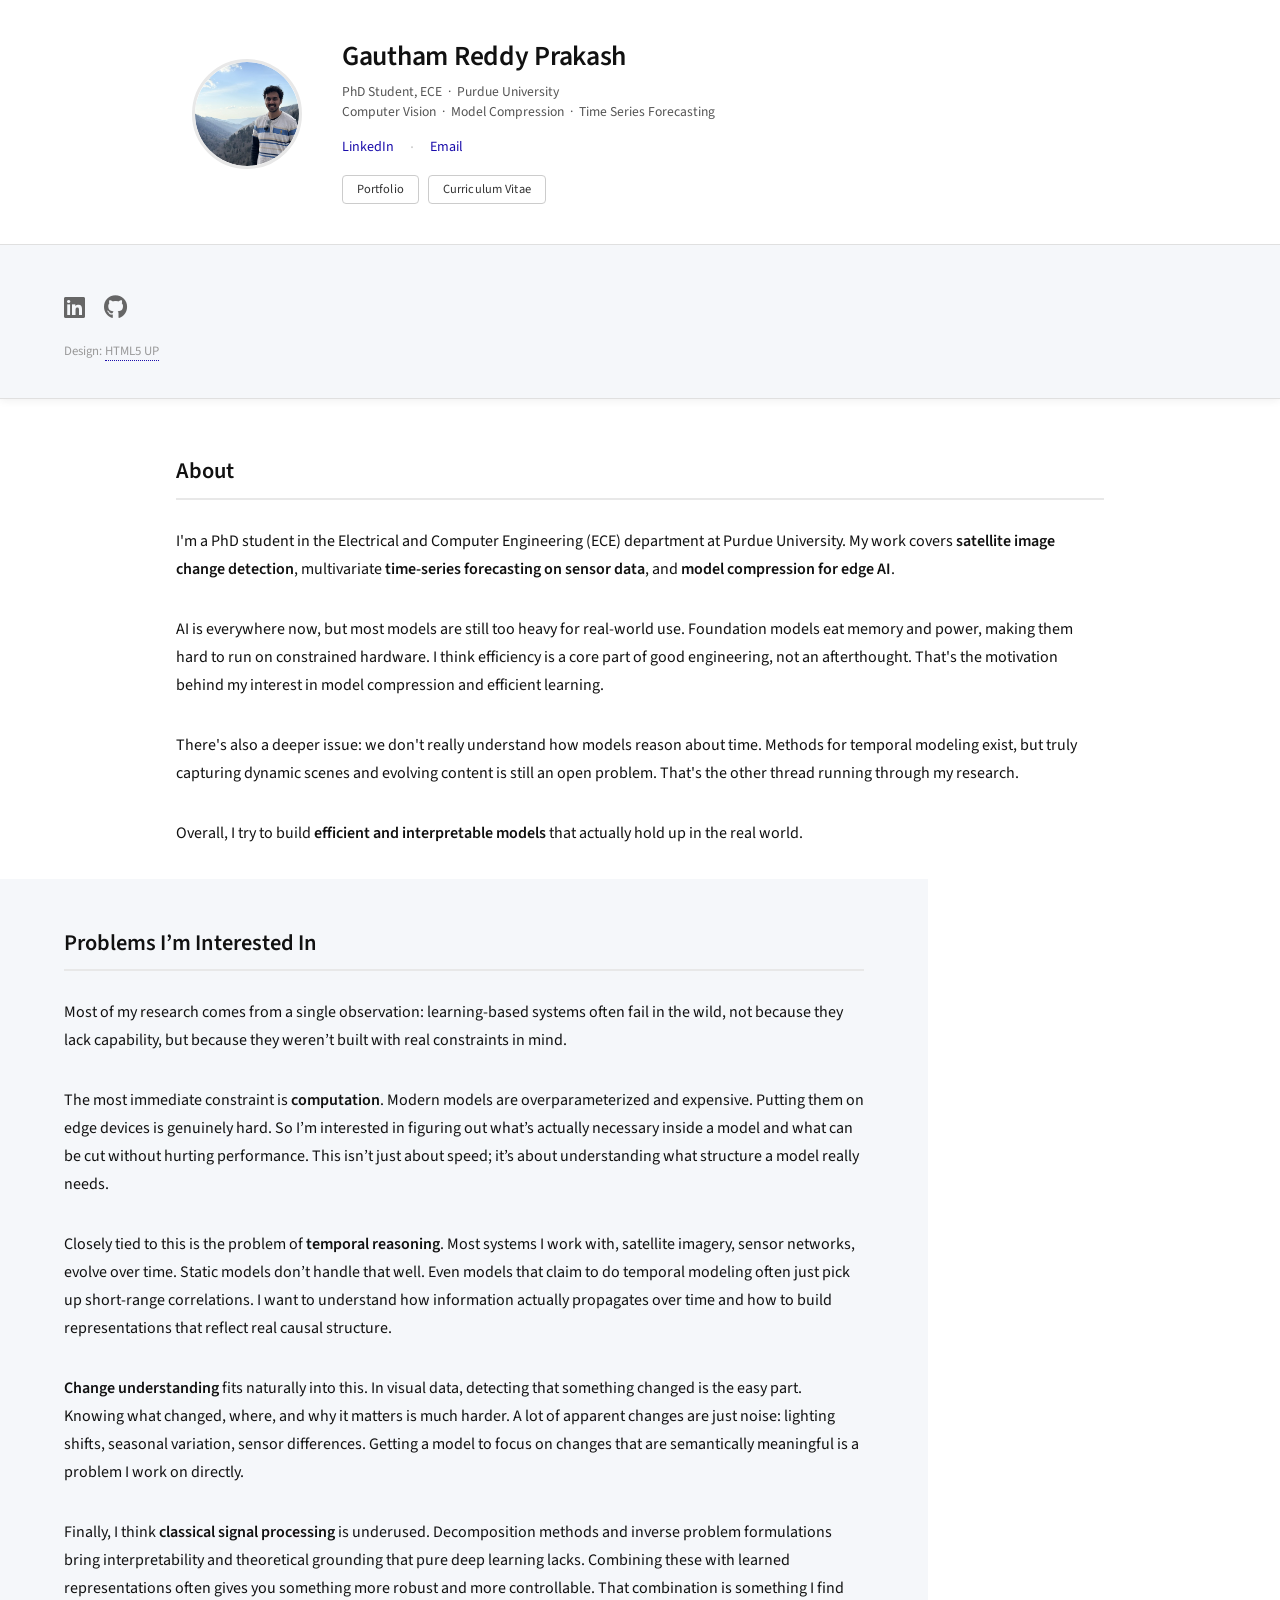
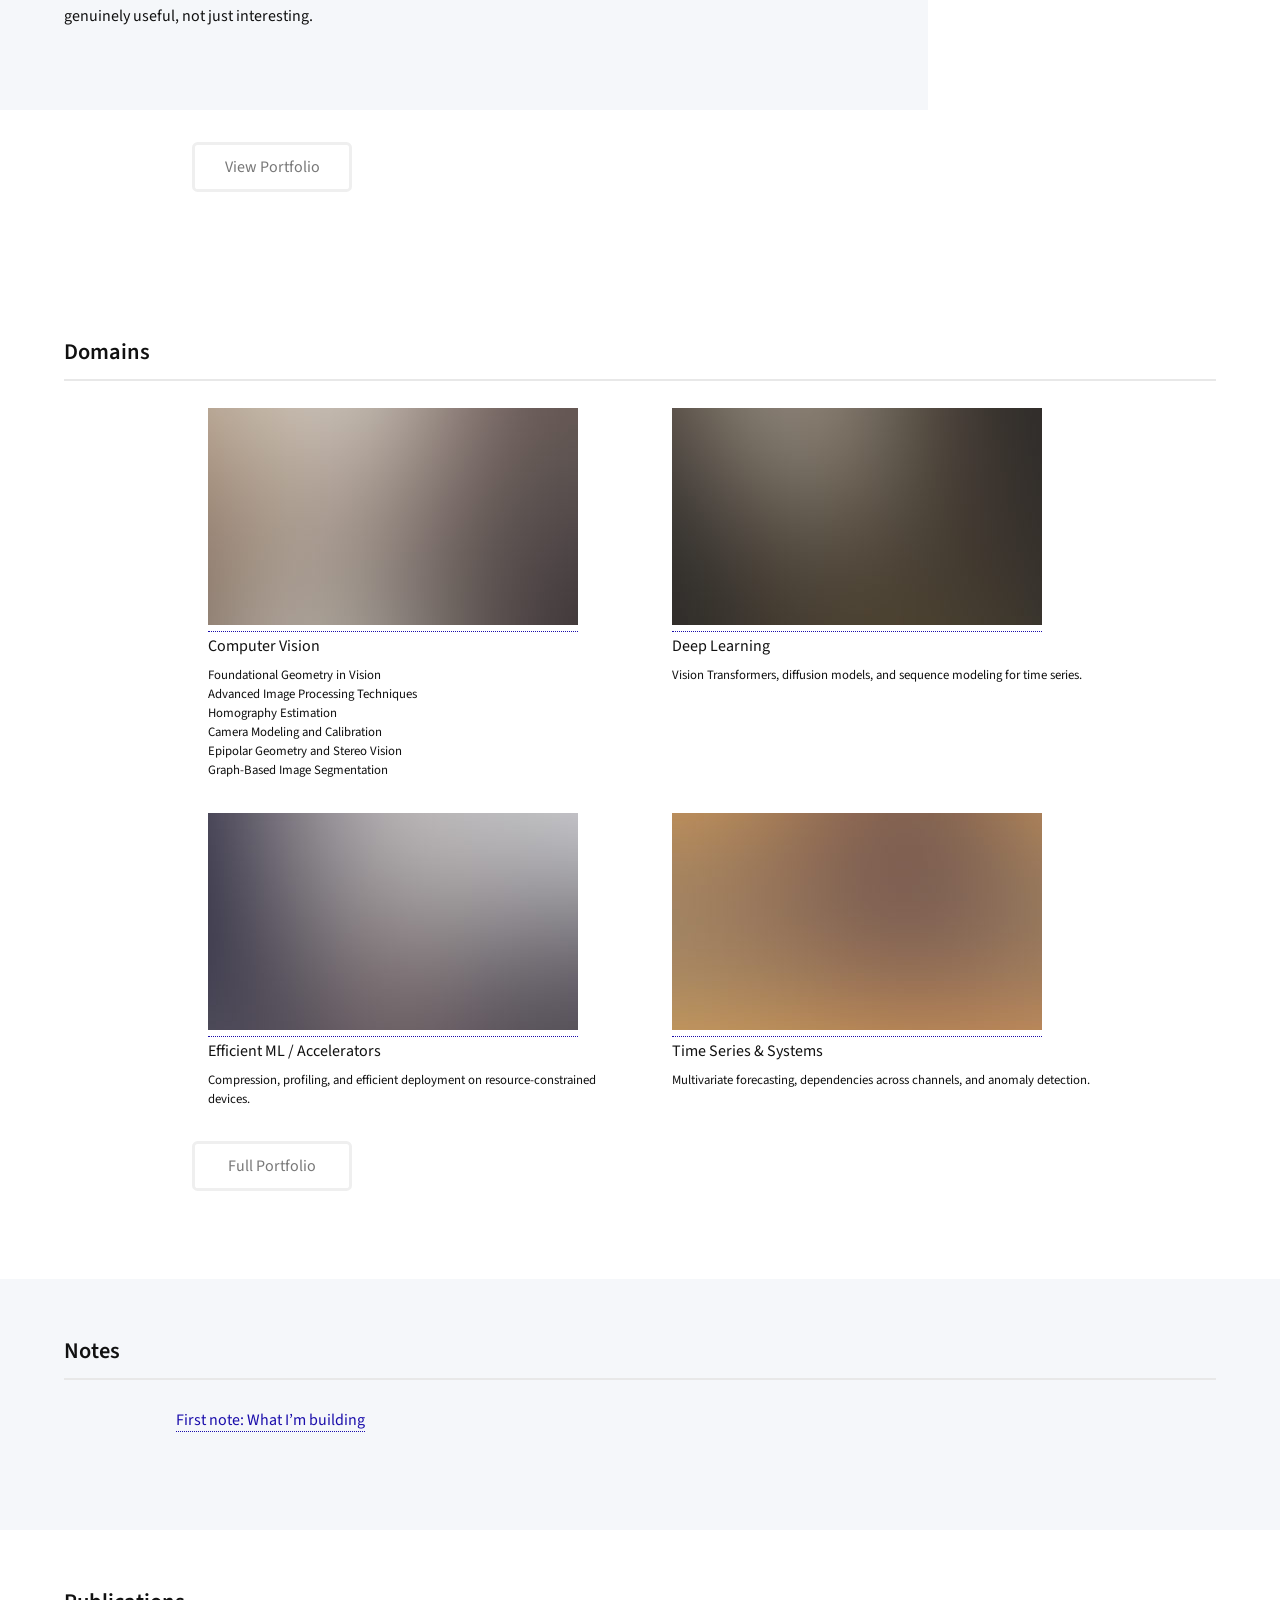
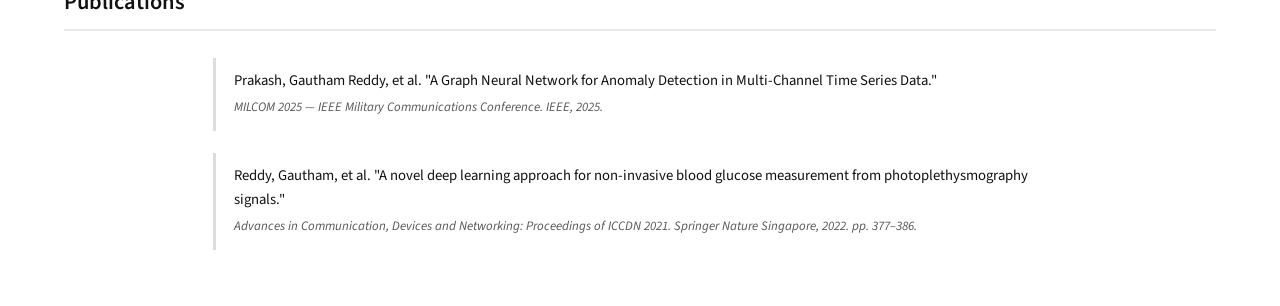
==== index.html @ 2ad87f0c "Improve header design, add section backgrounds, publications, and avatar - Header: horizontal flex l" ====
<!DOCTYPE HTML>
<!--
	Strata by HTML5 UP
	html5up.net | @ajlkn
	Free for personal and commercial use under the CCA 3.0 license (html5up.net/license)
-->
<html>
	<head>
		<title>Gautham Reddy Prakash</title>
		<meta charset="utf-8" />
		<meta name="viewport" content="width=device-width, initial-scale=1, user-scalable=no" />
		<link rel="stylesheet" href="assets/css/main.css" />
		<link rel="stylesheet" href="assets/css/custom.css" />
	</head>

	<body class="is-preload">

		<!-- Header -->
		<header id="header">
			<div class="inner">
				<a href="#" class="image avatar"><img src="images/avatar.jpg" alt="Portrait of Gautham Reddy Prakash" /></a>
				<div class="header-text">
					<h1><span class="name"><strong>Gautham Reddy Prakash</strong></span></h1>
					<p class="tagline">PhD Student, ECE &nbsp;·&nbsp; Purdue University<br/>Computer Vision &nbsp;·&nbsp; Model Compression &nbsp;·&nbsp; Time Series Forecasting</p>
					<div class="header-links">
						<a href="https://www.linkedin.com/in/gautham-reddy-prakash/" target="_blank" rel="noopener">LinkedIn</a>
						<span class="sep">·</span>
						<a href="mailto:prakashgauthamreddy@gmail.com">Email</a>
					</div>
					<ul class="actions">
						<li><a href="./portfolio.html" class="button small">Portfolio</a></li>
						<li><a href="#" class="button small">Curriculum Vitae</a></li>
					</ul>
				</div>
			</div>
		</header>

		<!-- Main -->
		<div id="main">

			<!-- One -->
			<section id="one">
				<header class="major">
					<h2>About</h2>
				</header>

				<p>
					I'm a PhD student in the Electrical and Computer Engineering (ECE) department at Purdue University.
					My work covers <b>satellite image change detection</b>, multivariate <b>time-series forecasting on sensor data</b>,
					and <b>model compression for edge AI</b>.
				</p>

				<p>
					AI is everywhere now, but most models are still too heavy for real-world use.
					Foundation models eat memory and power, making them hard to run on constrained hardware.
					I think efficiency is a core part of good engineering, not an afterthought.
					That's the motivation behind my interest in model compression and efficient learning.
				</p>

				<p>
					There's also a deeper issue: we don't really understand how models reason about time.
					Methods for temporal modeling exist, but truly capturing dynamic scenes and evolving content
					is still an open problem. That's the other thread running through my research.
				</p>

				<p>
					Overall, I try to build <b>efficient and interpretable models</b> that actually hold up in the real world.
				</p>
				<!-- Problems of Interest -->
<section id="problems">
  <header class="major">
    <h2>Problems I’m Interested In</h2>
  </header>

  <p>
    Most of my research comes from a single observation: learning-based systems often fail in the wild,
    not because they lack capability, but because they weren’t built with real constraints in mind.
  </p>

  <p>
    The most immediate constraint is <b>computation</b>. Modern models are overparameterized and expensive.
    Putting them on edge devices is genuinely hard. So I’m interested in figuring out what’s actually necessary
    inside a model and what can be cut without hurting performance. This isn’t just about speed; it’s about
    understanding what structure a model really needs.
  </p>

  <p>
    Closely tied to this is the problem of <b>temporal reasoning</b>. Most systems I work with, satellite imagery,
    sensor networks, evolve over time. Static models don’t handle that well. Even models that claim to do
    temporal modeling often just pick up short-range correlations. I want to understand how information actually
    propagates over time and how to build representations that reflect real causal structure.
  </p>

  <p>
    <b>Change understanding</b> fits naturally into this. In visual data, detecting that something changed is the
    easy part. Knowing what changed, where, and why it matters is much harder. A lot of apparent changes are
    just noise: lighting shifts, seasonal variation, sensor differences. Getting a model to focus on changes that
    are semantically meaningful is a problem I work on directly.
  </p>

  <p>
    Finally, I think <b>classical signal processing</b> is underused. Decomposition methods and inverse problem
    formulations bring interpretability and theoretical grounding that pure deep learning lacks. Combining these
    with learned representations often gives you something more robust and more controllable. That combination
    is something I find genuinely useful, not just interesting.
  </p>
</section>


				<ul class="actions">
					<li><a href="./portfolio.html" class="button">View Portfolio</a></li>
				</ul>
			</section>

			<!-- Two -->
			<section id="two">
				<h2>Domains</h2>
				<div class="row">
					<article class="col-6 col-12-xsmall work-item">
						<a href="#"><img src="images/thumbs/01.jpg" alt="" /></a>
						<h3>Computer Vision</h3>
						<p>Foundational Geometry in Vision</p>
						<p>Advanced Image Processing Techniques</p>
						<p>Homography Estimation</p>
						<p>Camera Modeling and Calibration</p>
						<p>Epipolar Geometry and Stereo Vision</p>
						<p>Graph-Based Image Segmentation</p>
					</article>

					<article class="col-6 col-12-xsmall work-item">
						<a href="#"><img src="images/thumbs/02.jpg" alt="" /></a>
						<h3>Deep Learning</h3>
						<p>Vision Transformers, diffusion models, and sequence modeling for time series.</p>
					</article>

					<article class="col-6 col-12-xsmall work-item">
						<a href="#"><img src="images/thumbs/03.jpg" alt="" /></a>
						<h3>Efficient ML / Accelerators</h3>
						<p>Compression, profiling, and efficient deployment on resource-constrained devices.</p>
					</article>

					<article class="col-6 col-12-xsmall work-item">
						<a href="#"><img src="images/thumbs/04.jpg" alt="" /></a>
						<h3>Time Series & Systems</h3>
						<p>Multivariate forecasting, dependencies across channels, and anomaly detection.</p>
					</article>
				</div>

				<ul class="actions">
					<li><a href="./portfolio.html" class="button">Full Portfolio</a></li>
				</ul>
			</section>

			<!-- Three -->
			<section id="three">
				<h2>Notes</h2>
				<ul class="alt">
					<li><a href="./notes/first-note.html">First note: What I’m building</a></li>
				</ul>
			</section>

			<!-- Four (optional) -->
			<section id="four">
				<h2>Publications</h2>

				<div class="publication-entry">
					Prakash, Gautham Reddy, et al. "A Graph Neural Network for Anomaly Detection in Multi-Channel Time Series Data."
					<br/><span class="publication-venue">MILCOM 2025 &mdash; IEEE Military Communications Conference. IEEE, 2025.</span>
				</div>

				<div class="publication-entry">
					Reddy, Gautham, et al. "A novel deep learning approach for non-invasive blood glucose measurement from photoplethysmography signals."
					<br/><span class="publication-venue">Advances in Communication, Devices and Networking: Proceedings of ICCDN 2021. Springer Nature Singapore, 2022. pp. 377&ndash;386.</span>
				</div>

			</section>

		</div>

		<!-- Footer -->
		<footer id="footer">
			<div class="inner">
				<ul class="icons">
					<li>
						<a href="https://www.linkedin.com/in/gautham-reddy-prakash/" class="icon brands fa-linkedin">
							<span class="label">LinkedIn</span>
						</a>
					</li>
					<li>
						<a href="#" class="icon brands fa-github">
							<span class="label">GitHub</span>
						</a>
					</li>
				</ul>
				<ul class="copyright">
					<li>Design: <a href="http://html5up.net">HTML5 UP</a></li>
				</ul>
			</div>
		</footer>

		<!-- Scripts -->
		<script src="assets/js/jquery.min.js"></script>
		<script src="assets/js/jquery.poptrox.min.js"></script>
		<script src="assets/js/browser.min.js"></script>
		<script src="assets/js/breakpoints.min.js"></script>
		<script src="assets/js/util.js"></script>
		<script src="assets/js/main.js"></script>

	</body>
</html>
---- assets/css/main.css ----
@import url("fontawesome-all.min.css");
@import url("https://fonts.googleapis.com/css?family=Source+Sans+Pro:400,400italic");

/*
	Strata by HTML5 UP
	html5up.net | @ajlkn
	Free for personal and commercial use under the CCA 3.0 license (html5up.net/license)
*/

html, body, div, span, applet, object,
iframe, h1, h2, h3, h4, h5, h6, p, blockquote,
pre, a, abbr, acronym, address, big, cite,
code, del, dfn, em, img, ins, kbd, q, s, samp,
small, strike, strong, sub, sup, tt, var, b,
u, i, center, dl, dt, dd, ol, ul, li, fieldset,
form, label, legend, table, caption, tbody,
tfoot, thead, tr, th, td, article, aside,
canvas, details, embed, figure, figcaption,
footer, header, hgroup, menu, nav, output, ruby,
section, summary, time, mark, audio, video {
	margin: 0;
	padding: 0;
	border: 0;
	font-size: 100%;
	font: inherit;
	vertical-align: baseline;}

article, aside, details, figcaption, figure,
footer, header, hgroup, menu, nav, section {
	display: block;}

body {
	line-height: 1;
}

ol, ul {
	list-style: none;
}

blockquote, q {
	quotes: none;
}

	blockquote:before, blockquote:after, q:before, q:after {
		content: '';
		content: none;
	}

table {
	border-collapse: collapse;
	border-spacing: 0;
}

body {
	-webkit-text-size-adjust: none;
}

mark {
	background-color: transparent;
	color: inherit;
}

input::-moz-focus-inner {
	border: 0;
	padding: 0;
}

input, select, textarea {
	-moz-appearance: none;
	-webkit-appearance: none;
	-ms-appearance: none;
	appearance: none;
}

/* Basic */

	html {
		box-sizing: border-box;
	}

	*, *:before, *:after {
		box-sizing: inherit;
	}

	body {
		background: #fff;
	}

		body.is-preload *, body.is-preload *:before, body.is-preload *:after {
			-moz-animation: none !important;
			-webkit-animation: none !important;
			-ms-animation: none !important;
			animation: none !important;
			-moz-transition: none !important;
			-webkit-transition: none !important;
			-ms-transition: none !important;
			transition: none !important;
		}

	body, input, select, textarea {
		color: #a2a2a2;
		font-family: "Source Sans Pro", Helvetica, sans-serif;
		font-size: 16pt;
		font-weight: 400;
		line-height: 1.75em;
	}

	a {
		-moz-transition: color 0.2s ease-in-out, border-color 0.2s ease-in-out;
		-webkit-transition: color 0.2s ease-in-out, border-color 0.2s ease-in-out;
		-ms-transition: color 0.2s ease-in-out, border-color 0.2s ease-in-out;
		transition: color 0.2s ease-in-out, border-color 0.2s ease-in-out;
		border-bottom: dotted 1px;
		color: #49bf9d;
		text-decoration: none;
	}

		a:hover {
			border-bottom-color: transparent;
			color: #49bf9d !important;
			text-decoration: none;
		}

	strong, b {
		color: #787878;
		font-weight: 400;
	}

	em, i {
		font-style: italic;
	}

	p {
		margin: 0 0 2em 0;
	}

	h1, h2, h3, h4, h5, h6 {
		color: #787878;
		font-weight: 400;
		line-height: 1em;
		margin: 0 0 1em 0;
	}

		h1 a, h2 a, h3 a, h4 a, h5 a, h6 a {
			color: inherit;
			text-decoration: none;
		}

	h1 {
		font-size: 2em;
		line-height: 1.5em;
	}

	h2 {
		font-size: 1.5em;
		line-height: 1.5em;
	}

	h3 {
		font-size: 1.25em;
		line-height: 1.5em;
	}

	h4 {
		font-size: 1.1em;
		line-height: 1.5em;
	}

	h5 {
		font-size: 0.9em;
		line-height: 1.5em;
	}

	h6 {
		font-size: 0.7em;
		line-height: 1.5em;
	}

	sub {
		font-size: 0.8em;
		position: relative;
		top: 0.5em;
	}

	sup {
		font-size: 0.8em;
		position: relative;
		top: -0.5em;
	}

	hr {
		border: 0;
		border-bottom: solid 2px #efefef;
		margin: 2em 0;
	}

		hr.major {
			margin: 3em 0;
		}

	blockquote {
		border-left: solid 6px #efefef;
		font-style: italic;
		margin: 0 0 2em 0;
		padding: 0.5em 0 0.5em 1.5em;
	}

	code {
		background: #f7f7f7;
		border-radius: 0.35em;
		border: solid 2px #efefef;
		font-family: "Courier New", monospace;
		font-size: 0.9em;
		margin: 0 0.25em;
		padding: 0.25em 0.65em;
	}

	pre {
		-webkit-overflow-scrolling: touch;
		font-family: "Courier New", monospace;
		font-size: 0.9em;
		margin: 0 0 2em 0;
	}

		pre code {
			display: block;
			line-height: 1.75em;
			padding: 1em 1.5em;
			overflow-x: auto;
		}

	.align-left {
		text-align: left;
	}

	.align-center {
		text-align: center;
	}

	.align-right {
		text-align: right;
	}

/* Container */

	.container {
		margin: 0 auto;
		max-width: calc(100% - 4em);
		width: 100%;
	}

		.container.xsmall {
			width: 25%;
		}

		.container.small {
			width: 50%;
		}

		.container.medium {
			width: 75%;
		}

		.container.large {
			width: 125%;
		}

		.container.xlarge {
			width: 150%;
		}

		.container.max {
			width: 100%;
		}

		@media screen and (max-width: 980px) {

			.container {
				width: 100% !important;
				max-width: 100% !important;
			}

		}

		@media screen and (max-width: 480px) {

			.container {
				max-width: calc(100% - 3em);
			}

		}

/* Row */

	.row {
		display: flex;
		flex-wrap: wrap;
		box-sizing: border-box;
		align-items: stretch;
	}

		.row > * {
			box-sizing: border-box;
		}

		.row.gtr-uniform > * > :last-child {
			margin-bottom: 0;
		}

		.row.aln-left {
			justify-content: flex-start;
		}

		.row.aln-center {
			justify-content: center;
		}

		.row.aln-right {
			justify-content: flex-end;
		}

		.row.aln-top {
			align-items: flex-start;
		}

		.row.aln-middle {
			align-items: center;
		}

		.row.aln-bottom {
			align-items: flex-end;
		}

		.row > .imp {
			order: -1;
		}

		.row > .col-1 {
			width: 8.33333%;
		}

		.row > .off-1 {
			margin-left: 8.33333%;
		}

		.row > .col-2 {
			width: 16.66667%;
		}

		.row > .off-2 {
			margin-left: 16.66667%;
		}

		.row > .col-3 {
			width: 25%;
		}

		.row > .off-3 {
			margin-left: 25%;
		}

		.row > .col-4 {
			width: 33.33333%;
		}

		.row > .off-4 {
			margin-left: 33.33333%;
		}

		.row > .col-5 {
			width: 41.66667%;
		}

		.row > .off-5 {
			margin-left: 41.66667%;
		}

		.row > .col-6 {
			width: 50%;
		}

		.row > .off-6 {
			margin-left: 50%;
		}

		.row > .col-7 {
			width: 58.33333%;
		}

		.row > .off-7 {
			margin-left: 58.33333%;
		}

		.row > .col-8 {
			width: 66.66667%;
		}

		.row > .off-8 {
			margin-left: 66.66667%;
		}

		.row > .col-9 {
			width: 75%;
		}

		.row > .off-9 {
			margin-left: 75%;
		}

		.row > .col-10 {
			width: 83.33333%;
		}

		.row > .off-10 {
			margin-left: 83.33333%;
		}

		.row > .col-11 {
			width: 91.66667%;
		}

		.row > .off-11 {
			margin-left: 91.66667%;
		}

		.row > .col-12 {
			width: 100%;
		}

		.row > .off-12 {
			margin-left: 100%;
		}

		.row.gtr-0 {
			margin-top: 0;
			margin-left: 0em;
		}

			.row.gtr-0 > * {
				padding: 0 0 0 0em;
			}

			.row.gtr-0.gtr-uniform {
				margin-top: 0em;
			}

				.row.gtr-0.gtr-uniform > * {
					padding-top: 0em;
				}

		.row.gtr-25 {
			margin-top: 0;
			margin-left: -0.625em;
		}

			.row.gtr-25 > * {
				padding: 0 0 0 0.625em;
			}

			.row.gtr-25.gtr-uniform {
				margin-top: -0.625em;
			}

				.row.gtr-25.gtr-uniform > * {
					padding-top: 0.625em;
				}

		.row.gtr-50 {
			margin-top: 0;
			margin-left: -1.25em;
		}

			.row.gtr-50 > * {
				padding: 0 0 0 1.25em;
			}

			.row.gtr-50.gtr-uniform {
				margin-top: -1.25em;
			}

				.row.gtr-50.gtr-uniform > * {
					padding-top: 1.25em;
				}

		.row {
			margin-top: 0;
			margin-left: -2.5em;
		}

			.row > * {
				padding: 0 0 0 2.5em;
			}

			.row.gtr-uniform {
				margin-top: -2.5em;
			}

				.row.gtr-uniform > * {
					padding-top: 2.5em;
				}

		.row.gtr-150 {
			margin-top: 0;
			margin-left: -3.75em;
		}

			.row.gtr-150 > * {
				padding: 0 0 0 3.75em;
			}

			.row.gtr-150.gtr-uniform {
				margin-top: -3.75em;
			}

				.row.gtr-150.gtr-uniform > * {
					padding-top: 3.75em;
				}

		.row.gtr-200 {
			margin-top: 0;
			margin-left: -5em;
		}

			.row.gtr-200 > * {
				padding: 0 0 0 5em;
			}

			.row.gtr-200.gtr-uniform {
				margin-top: -5em;
			}

				.row.gtr-200.gtr-uniform > * {
					padding-top: 5em;
				}

		@media screen and (max-width: 1800px) {

			.row {
				display: flex;
				flex-wrap: wrap;
				box-sizing: border-box;
				align-items: stretch;
			}

				.row > * {
					box-sizing: border-box;
				}

				.row.gtr-uniform > * > :last-child {
					margin-bottom: 0;
				}

				.row.aln-left {
					justify-content: flex-start;
				}

				.row.aln-center {
					justify-content: center;
				}

				.row.aln-right {
					justify-content: flex-end;
				}

				.row.aln-top {
					align-items: flex-start;
				}

				.row.aln-middle {
					align-items: center;
				}

				.row.aln-bottom {
					align-items: flex-end;
				}

				.row > .imp-xlarge {
					order: -1;
				}

				.row > .col-1-xlarge {
					width: 8.33333%;
				}

				.row > .off-1-xlarge {
					margin-left: 8.33333%;
				}

				.row > .col-2-xlarge {
					width: 16.66667%;
				}

				.row > .off-2-xlarge {
					margin-left: 16.66667%;
				}

				.row > .col-3-xlarge {
					width: 25%;
				}

				.row > .off-3-xlarge {
					margin-left: 25%;
				}

				.row > .col-4-xlarge {
					width: 33.33333%;
				}

				.row > .off-4-xlarge {
					margin-left: 33.33333%;
				}

				.row > .col-5-xlarge {
					width: 41.66667%;
				}

				.row > .off-5-xlarge {
					margin-left: 41.66667%;
				}

				.row > .col-6-xlarge {
					width: 50%;
				}

				.row > .off-6-xlarge {
					margin-left: 50%;
				}

				.row > .col-7-xlarge {
					width: 58.33333%;
				}

				.row > .off-7-xlarge {
					margin-left: 58.33333%;
				}

				.row > .col-8-xlarge {
					width: 66.66667%;
				}

				.row > .off-8-xlarge {
					margin-left: 66.66667%;
				}

				.row > .col-9-xlarge {
					width: 75%;
				}

				.row > .off-9-xlarge {
					margin-left: 75%;
				}

				.row > .col-10-xlarge {
					width: 83.33333%;
				}

				.row > .off-10-xlarge {
					margin-left: 83.33333%;
				}

				.row > .col-11-xlarge {
					width: 91.66667%;
				}

				.row > .off-11-xlarge {
					margin-left: 91.66667%;
				}

				.row > .col-12-xlarge {
					width: 100%;
				}

				.row > .off-12-xlarge {
					margin-left: 100%;
				}

				.row.gtr-0 {
					margin-top: 0;
					margin-left: 0em;
				}

					.row.gtr-0 > * {
						padding: 0 0 0 0em;
					}

					.row.gtr-0.gtr-uniform {
						margin-top: 0em;
					}

						.row.gtr-0.gtr-uniform > * {
							padding-top: 0em;
						}

				.row.gtr-25 {
					margin-top: 0;
					margin-left: -0.625em;
				}

					.row.gtr-25 > * {
						padding: 0 0 0 0.625em;
					}

					.row.gtr-25.gtr-uniform {
						margin-top: -0.625em;
					}

						.row.gtr-25.gtr-uniform > * {
							padding-top: 0.625em;
						}

				.row.gtr-50 {
					margin-top: 0;
					margin-left: -1.25em;
				}

					.row.gtr-50 > * {
						padding: 0 0 0 1.25em;
					}

					.row.gtr-50.gtr-uniform {
						margin-top: -1.25em;
					}

						.row.gtr-50.gtr-uniform > * {
							padding-top: 1.25em;
						}

				.row {
					margin-top: 0;
					margin-left: -2.5em;
				}

					.row > * {
						padding: 0 0 0 2.5em;
					}

					.row.gtr-uniform {
						margin-top: -2.5em;
					}

						.row.gtr-uniform > * {
							padding-top: 2.5em;
						}

				.row.gtr-150 {
					margin-top: 0;
					margin-left: -3.75em;
				}

					.row.gtr-150 > * {
						padding: 0 0 0 3.75em;
					}

					.row.gtr-150.gtr-uniform {
						margin-top: -3.75em;
					}

						.row.gtr-150.gtr-uniform > * {
							padding-top: 3.75em;
						}

				.row.gtr-200 {
					margin-top: 0;
					margin-left: -5em;
				}

					.row.gtr-200 > * {
						padding: 0 0 0 5em;
					}

					.row.gtr-200.gtr-uniform {
						margin-top: -5em;
					}

						.row.gtr-200.gtr-uniform > * {
							padding-top: 5em;
						}

		}

		@media screen and (max-width: 1280px) {

			.row {
				display: flex;
				flex-wrap: wrap;
				box-sizing: border-box;
				align-items: stretch;
			}

				.row > * {
					box-sizing: border-box;
				}

				.row.gtr-uniform > * > :last-child {
					margin-bottom: 0;
				}

				.row.aln-left {
					justify-content: flex-start;
				}

				.row.aln-center {
					justify-content: center;
				}

				.row.aln-right {
					justify-content: flex-end;
				}

				.row.aln-top {
					align-items: flex-start;
				}

				.row.aln-middle {
					align-items: center;
				}

				.row.aln-bottom {
					align-items: flex-end;
				}

				.row > .imp-large {
					order: -1;
				}

				.row > .col-1-large {
					width: 8.33333%;
				}

				.row > .off-1-large {
					margin-left: 8.33333%;
				}

				.row > .col-2-large {
					width: 16.66667%;
				}

				.row > .off-2-large {
					margin-left: 16.66667%;
				}

				.row > .col-3-large {
					width: 25%;
				}

				.row > .off-3-large {
					margin-left: 25%;
				}

				.row > .col-4-large {
					width: 33.33333%;
				}

				.row > .off-4-large {
					margin-left: 33.33333%;
				}

				.row > .col-5-large {
					width: 41.66667%;
				}

				.row > .off-5-large {
					margin-left: 41.66667%;
				}

				.row > .col-6-large {
					width: 50%;
				}

				.row > .off-6-large {
					margin-left: 50%;
				}

				.row > .col-7-large {
					width: 58.33333%;
				}

				.row > .off-7-large {
					margin-left: 58.33333%;
				}

				.row > .col-8-large {
					width: 66.66667%;
				}

				.row > .off-8-large {
					margin-left: 66.66667%;
				}

				.row > .col-9-large {
					width: 75%;
				}

				.row > .off-9-large {
					margin-left: 75%;
				}

				.row > .col-10-large {
					width: 83.33333%;
				}

				.row > .off-10-large {
					margin-left: 83.33333%;
				}

				.row > .col-11-large {
					width: 91.66667%;
				}

				.row > .off-11-large {
					margin-left: 91.66667%;
				}

				.row > .col-12-large {
					width: 100%;
				}

				.row > .off-12-large {
					margin-left: 100%;
				}

				.row.gtr-0 {
					margin-top: 0;
					margin-left: 0em;
				}

					.row.gtr-0 > * {
						padding: 0 0 0 0em;
					}

					.row.gtr-0.gtr-uniform {
						margin-top: 0em;
					}

						.row.gtr-0.gtr-uniform > * {
							padding-top: 0em;
						}

				.row.gtr-25 {
					margin-top: 0;
					margin-left: -0.5em;
				}

					.row.gtr-25 > * {
						padding: 0 0 0 0.5em;
					}

					.row.gtr-25.gtr-uniform {
						margin-top: -0.5em;
					}

						.row.gtr-25.gtr-uniform > * {
							padding-top: 0.5em;
						}

				.row.gtr-50 {
					margin-top: 0;
					margin-left: -1em;
				}

					.row.gtr-50 > * {
						padding: 0 0 0 1em;
					}

					.row.gtr-50.gtr-uniform {
						margin-top: -1em;
					}

						.row.gtr-50.gtr-uniform > * {
							padding-top: 1em;
						}

				.row {
					margin-top: 0;
					margin-left: -2em;
				}

					.row > * {
						padding: 0 0 0 2em;
					}

					.row.gtr-uniform {
						margin-top: -2em;
					}

						.row.gtr-uniform > * {
							padding-top: 2em;
						}

				.row.gtr-150 {
					margin-top: 0;
					margin-left: -3em;
				}

					.row.gtr-150 > * {
						padding: 0 0 0 3em;
					}

					.row.gtr-150.gtr-uniform {
						margin-top: -3em;
					}

						.row.gtr-150.gtr-uniform > * {
							padding-top: 3em;
						}

				.row.gtr-200 {
					margin-top: 0;
					margin-left: -4em;
				}

					.row.gtr-200 > * {
						padding: 0 0 0 4em;
					}

					.row.gtr-200.gtr-uniform {
						margin-top: -4em;
					}

						.row.gtr-200.gtr-uniform > * {
							padding-top: 4em;
						}

		}

		@media screen and (max-width: 980px) {

			.row {
				display: flex;
				flex-wrap: wrap;
				box-sizing: border-box;
				align-items: stretch;
			}

				.row > * {
					box-sizing: border-box;
				}

				.row.gtr-uniform > * > :last-child {
					margin-bottom: 0;
				}

				.row.aln-left {
					justify-content: flex-start;
				}

				.row.aln-center {
					justify-content: center;
				}

				.row.aln-right {
					justify-content: flex-end;
				}

				.row.aln-top {
					align-items: flex-start;
				}

				.row.aln-middle {
					align-items: center;
				}

				.row.aln-bottom {
					align-items: flex-end;
				}

				.row > .imp-medium {
					order: -1;
				}

				.row > .col-1-medium {
					width: 8.33333%;
				}

				.row > .off-1-medium {
					margin-left: 8.33333%;
				}

				.row > .col-2-medium {
					width: 16.66667%;
				}

				.row > .off-2-medium {
					margin-left: 16.66667%;
				}

				.row > .col-3-medium {
					width: 25%;
				}

				.row > .off-3-medium {
					margin-left: 25%;
				}

				.row > .col-4-medium {
					width: 33.33333%;
				}

				.row > .off-4-medium {
					margin-left: 33.33333%;
				}

				.row > .col-5-medium {
					width: 41.66667%;
				}

				.row > .off-5-medium {
					margin-left: 41.66667%;
				}

				.row > .col-6-medium {
					width: 50%;
				}

				.row > .off-6-medium {
					margin-left: 50%;
				}

				.row > .col-7-medium {
					width: 58.33333%;
				}

				.row > .off-7-medium {
					margin-left: 58.33333%;
				}

				.row > .col-8-medium {
					width: 66.66667%;
				}

				.row > .off-8-medium {
					margin-left: 66.66667%;
				}

				.row > .col-9-medium {
					width: 75%;
				}

				.row > .off-9-medium {
					margin-left: 75%;
				}

				.row > .col-10-medium {
					width: 83.33333%;
				}

				.row > .off-10-medium {
					margin-left: 83.33333%;
				}

				.row > .col-11-medium {
					width: 91.66667%;
				}

				.row > .off-11-medium {
					margin-left: 91.66667%;
				}

				.row > .col-12-medium {
					width: 100%;
				}

				.row > .off-12-medium {
					margin-left: 100%;
				}

				.row.gtr-0 {
					margin-top: 0;
					margin-left: 0em;
				}

					.row.gtr-0 > * {
						padding: 0 0 0 0em;
					}

					.row.gtr-0.gtr-uniform {
						margin-top: 0em;
					}

						.row.gtr-0.gtr-uniform > * {
							padding-top: 0em;
						}

				.row.gtr-25 {
					margin-top: 0;
					margin-left: -0.5em;
				}

					.row.gtr-25 > * {
						padding: 0 0 0 0.5em;
					}

					.row.gtr-25.gtr-uniform {
						margin-top: -0.5em;
					}

						.row.gtr-25.gtr-uniform > * {
							padding-top: 0.5em;
						}

				.row.gtr-50 {
					margin-top: 0;
					margin-left: -1em;
				}

					.row.gtr-50 > * {
						padding: 0 0 0 1em;
					}

					.row.gtr-50.gtr-uniform {
						margin-top: -1em;
					}

						.row.gtr-50.gtr-uniform > * {
							padding-top: 1em;
						}

				.row {
					margin-top: 0;
					margin-left: -2em;
				}

					.row > * {
						padding: 0 0 0 2em;
					}

					.row.gtr-uniform {
						margin-top: -2em;
					}

						.row.gtr-uniform > * {
							padding-top: 2em;
						}

				.row.gtr-150 {
					margin-top: 0;
					margin-left: -3em;
				}

					.row.gtr-150 > * {
						padding: 0 0 0 3em;
					}

					.row.gtr-150.gtr-uniform {
						margin-top: -3em;
					}

						.row.gtr-150.gtr-uniform > * {
							padding-top: 3em;
						}

				.row.gtr-200 {
					margin-top: 0;
					margin-left: -4em;
				}

					.row.gtr-200 > * {
						padding: 0 0 0 4em;
					}

					.row.gtr-200.gtr-uniform {
						margin-top: -4em;
					}

						.row.gtr-200.gtr-uniform > * {
							padding-top: 4em;
						}

		}

		@media screen and (max-width: 736px) {

			.row {
				display: flex;
				flex-wrap: wrap;
				box-sizing: border-box;
				align-items: stretch;
			}

				.row > * {
					box-sizing: border-box;
				}

				.row.gtr-uniform > * > :last-child {
					margin-bottom: 0;
				}

				.row.aln-left {
					justify-content: flex-start;
				}

				.row.aln-center {
					justify-content: center;
				}

				.row.aln-right {
					justify-content: flex-end;
				}

				.row.aln-top {
					align-items: flex-start;
				}

				.row.aln-middle {
					align-items: center;
				}

				.row.aln-bottom {
					align-items: flex-end;
				}

				.row > .imp-small {
					order: -1;
				}

				.row > .col-1-small {
					width: 8.33333%;
				}

				.row > .off-1-small {
					margin-left: 8.33333%;
				}

				.row > .col-2-small {
					width: 16.66667%;
				}

				.row > .off-2-small {
					margin-left: 16.66667%;
				}

				.row > .col-3-small {
					width: 25%;
				}

				.row > .off-3-small {
					margin-left: 25%;
				}

				.row > .col-4-small {
					width: 33.33333%;
				}

				.row > .off-4-small {
					margin-left: 33.33333%;
				}

				.row > .col-5-small {
					width: 41.66667%;
				}

				.row > .off-5-small {
					margin-left: 41.66667%;
				}

				.row > .col-6-small {
					width: 50%;
				}

				.row > .off-6-small {
					margin-left: 50%;
				}

				.row > .col-7-small {
					width: 58.33333%;
				}

				.row > .off-7-small {
					margin-left: 58.33333%;
				}

				.row > .col-8-small {
					width: 66.66667%;
				}

				.row > .off-8-small {
					margin-left: 66.66667%;
				}

				.row > .col-9-small {
					width: 75%;
				}

				.row > .off-9-small {
					margin-left: 75%;
				}

				.row > .col-10-small {
					width: 83.33333%;
				}

				.row > .off-10-small {
					margin-left: 83.33333%;
				}

				.row > .col-11-small {
					width: 91.66667%;
				}

				.row > .off-11-small {
					margin-left: 91.66667%;
				}

				.row > .col-12-small {
					width: 100%;
				}

				.row > .off-12-small {
					margin-left: 100%;
				}

				.row.gtr-0 {
					margin-top: 0;
					margin-left: 0em;
				}

					.row.gtr-0 > * {
						padding: 0 0 0 0em;
					}

					.row.gtr-0.gtr-uniform {
						margin-top: 0em;
					}

						.row.gtr-0.gtr-uniform > * {
							padding-top: 0em;
						}

				.row.gtr-25 {
					margin-top: 0;
					margin-left: -0.375em;
				}

					.row.gtr-25 > * {
						padding: 0 0 0 0.375em;
					}

					.row.gtr-25.gtr-uniform {
						margin-top: -0.375em;
					}

						.row.gtr-25.gtr-uniform > * {
							padding-top: 0.375em;
						}

				.row.gtr-50 {
					margin-top: 0;
					margin-left: -0.75em;
				}

					.row.gtr-50 > * {
						padding: 0 0 0 0.75em;
					}

					.row.gtr-50.gtr-uniform {
						margin-top: -0.75em;
					}

						.row.gtr-50.gtr-uniform > * {
							padding-top: 0.75em;
						}

				.row {
					margin-top: 0;
					margin-left: -1.5em;
				}

					.row > * {
						padding: 0 0 0 1.5em;
					}

					.row.gtr-uniform {
						margin-top: -1.5em;
					}

						.row.gtr-uniform > * {
							padding-top: 1.5em;
						}

				.row.gtr-150 {
					margin-top: 0;
					margin-left: -2.25em;
				}

					.row.gtr-150 > * {
						padding: 0 0 0 2.25em;
					}

					.row.gtr-150.gtr-uniform {
						margin-top: -2.25em;
					}

						.row.gtr-150.gtr-uniform > * {
							padding-top: 2.25em;
						}

				.row.gtr-200 {
					margin-top: 0;
					margin-left: -3em;
				}

					.row.gtr-200 > * {
						padding: 0 0 0 3em;
					}

					.row.gtr-200.gtr-uniform {
						margin-top: -3em;
					}

						.row.gtr-200.gtr-uniform > * {
							padding-top: 3em;
						}

		}

		@media screen and (max-width: 480px) {

			.row {
				display: flex;
				flex-wrap: wrap;
				box-sizing: border-box;
				align-items: stretch;
			}

				.row > * {
					box-sizing: border-box;
				}

				.row.gtr-uniform > * > :last-child {
					margin-bottom: 0;
				}

				.row.aln-left {
					justify-content: flex-start;
				}

				.row.aln-center {
					justify-content: center;
				}

				.row.aln-right {
					justify-content: flex-end;
				}

				.row.aln-top {
					align-items: flex-start;
				}

				.row.aln-middle {
					align-items: center;
				}

				.row.aln-bottom {
					align-items: flex-end;
				}

				.row > .imp-xsmall {
					order: -1;
				}

				.row > .col-1-xsmall {
					width: 8.33333%;
				}

				.row > .off-1-xsmall {
					margin-left: 8.33333%;
				}

				.row > .col-2-xsmall {
					width: 16.66667%;
				}

				.row > .off-2-xsmall {
					margin-left: 16.66667%;
				}

				.row > .col-3-xsmall {
					width: 25%;
				}

				.row > .off-3-xsmall {
					margin-left: 25%;
				}

				.row > .col-4-xsmall {
					width: 33.33333%;
				}

				.row > .off-4-xsmall {
					margin-left: 33.33333%;
				}

				.row > .col-5-xsmall {
					width: 41.66667%;
				}

				.row > .off-5-xsmall {
					margin-left: 41.66667%;
				}

				.row > .col-6-xsmall {
					width: 50%;
				}

				.row > .off-6-xsmall {
					margin-left: 50%;
				}

				.row > .col-7-xsmall {
					width: 58.33333%;
				}

				.row > .off-7-xsmall {
					margin-left: 58.33333%;
				}

				.row > .col-8-xsmall {
					width: 66.66667%;
				}

				.row > .off-8-xsmall {
					margin-left: 66.66667%;
				}

				.row > .col-9-xsmall {
					width: 75%;
				}

				.row > .off-9-xsmall {
					margin-left: 75%;
				}

				.row > .col-10-xsmall {
					width: 83.33333%;
				}

				.row > .off-10-xsmall {
					margin-left: 83.33333%;
				}

				.row > .col-11-xsmall {
					width: 91.66667%;
				}

				.row > .off-11-xsmall {
					margin-left: 91.66667%;
				}

				.row > .col-12-xsmall {
					width: 100%;
				}

				.row > .off-12-xsmall {
					margin-left: 100%;
				}

				.row.gtr-0 {
					margin-top: 0;
					margin-left: 0em;
				}

					.row.gtr-0 > * {
						padding: 0 0 0 0em;
					}

					.row.gtr-0.gtr-uniform {
						margin-top: 0em;
					}

						.row.gtr-0.gtr-uniform > * {
							padding-top: 0em;
						}

				.row.gtr-25 {
					margin-top: 0;
					margin-left: -0.375em;
				}

					.row.gtr-25 > * {
						padding: 0 0 0 0.375em;
					}

					.row.gtr-25.gtr-uniform {
						margin-top: -0.375em;
					}

						.row.gtr-25.gtr-uniform > * {
							padding-top: 0.375em;
						}

				.row.gtr-50 {
					margin-top: 0;
					margin-left: -0.75em;
				}

					.row.gtr-50 > * {
						padding: 0 0 0 0.75em;
					}

					.row.gtr-50.gtr-uniform {
						margin-top: -0.75em;
					}

						.row.gtr-50.gtr-uniform > * {
							padding-top: 0.75em;
						}

				.row {
					margin-top: 0;
					margin-left: -1.5em;
				}

					.row > * {
						padding: 0 0 0 1.5em;
					}

					.row.gtr-uniform {
						margin-top: -1.5em;
					}

						.row.gtr-uniform > * {
							padding-top: 1.5em;
						}

				.row.gtr-150 {
					margin-top: 0;
					margin-left: -2.25em;
				}

					.row.gtr-150 > * {
						padding: 0 0 0 2.25em;
					}

					.row.gtr-150.gtr-uniform {
						margin-top: -2.25em;
					}

						.row.gtr-150.gtr-uniform > * {
							padding-top: 2.25em;
						}

				.row.gtr-200 {
					margin-top: 0;
					margin-left: -3em;
				}

					.row.gtr-200 > * {
						padding: 0 0 0 3em;
					}

					.row.gtr-200.gtr-uniform {
						margin-top: -3em;
					}

						.row.gtr-200.gtr-uniform > * {
							padding-top: 3em;
						}

		}

/* Section/Article */

	section.special, article.special {
		text-align: center;
	}

	header p {
		color: #b2b2b2;
		position: relative;
		margin: 0 0 1.5em 0;
	}

	header h2 + p {
		font-size: 1.25em;
		margin-top: -1em;
		line-height: 1.5em;
	}

	header h3 + p {
		font-size: 1.1em;
		margin-top: -0.8em;
		line-height: 1.5em;
	}

	header h4 + p,
	header h5 + p,
	header h6 + p {
		font-size: 0.9em;
		margin-top: -0.6em;
		line-height: 1.5em;
	}

	header.major h2 {
		font-size: 2em;
	}

/* Form */

	form {
		margin: 0 0 2em 0;
	}

	label {
		color: #787878;
		display: block;
		font-size: 0.9em;
		font-weight: 400;
		margin: 0 0 1em 0;
	}

	input[type="text"],
	input[type="password"],
	input[type="email"],
	select,
	textarea {
		-moz-appearance: none;
		-webkit-appearance: none;
		-ms-appearance: none;
		appearance: none;
		background: #f7f7f7;
		border-radius: 0.35em;
		border: solid 2px transparent;
		color: inherit;
		display: block;
		outline: 0;
		padding: 0 0.75em;
		text-decoration: none;
		width: 100%;
	}

		input[type="text"]:invalid,
		input[type="password"]:invalid,
		input[type="email"]:invalid,
		select:invalid,
		textarea:invalid {
			box-shadow: none;
		}

		input[type="text"]:focus,
		input[type="password"]:focus,
		input[type="email"]:focus,
		select:focus,
		textarea:focus {
			border-color: #49bf9d;
		}

	select {
		background-image: url("data:image/svg+xml;charset=utf8,%3Csvg xmlns='http://www.w3.org/2000/svg' width='40' height='40' preserveAspectRatio='none' viewBox='0 0 40 40'%3E%3Cpath d='M9.4,12.3l10.4,10.4l10.4-10.4c0.2-0.2,0.5-0.4,0.9-0.4c0.3,0,0.6,0.1,0.9,0.4l3.3,3.3c0.2,0.2,0.4,0.5,0.4,0.9 c0,0.4-0.1,0.6-0.4,0.9L20.7,31.9c-0.2,0.2-0.5,0.4-0.9,0.4c-0.3,0-0.6-0.1-0.9-0.4L4.3,17.3c-0.2-0.2-0.4-0.5-0.4-0.9 c0-0.4,0.1-0.6,0.4-0.9l3.3-3.3c0.2-0.2,0.5-0.4,0.9-0.4S9.1,12.1,9.4,12.3z' fill='%23dfdfdf' /%3E%3C/svg%3E");
		background-size: 1.25rem;
		background-repeat: no-repeat;
		background-position: calc(100% - 1rem) center;
		height: 2.75em;
		padding-right: 2.75em;
		text-overflow: ellipsis;
	}

		select option {
			color: #787878;
			background: #fff;
		}

		select:focus::-ms-value {
			background-color: transparent;
		}

		select::-ms-expand {
			display: none;
		}

	input[type="text"],
	input[type="password"],
	input[type="email"],
	select {
		height: 2.75em;
	}

	textarea {
		padding: 0.75em;
	}

	input[type="checkbox"],
	input[type="radio"] {
		-moz-appearance: none;
		-webkit-appearance: none;
		-ms-appearance: none;
		appearance: none;
		display: block;
		float: left;
		margin-right: -2em;
		opacity: 0;
		width: 1em;
		z-index: -1;
	}

		input[type="checkbox"] + label,
		input[type="radio"] + label {
			text-decoration: none;
			color: #a2a2a2;
			cursor: pointer;
			display: inline-block;
			font-size: 1em;
			font-weight: 400;
			padding-left: 2.4em;
			padding-right: 0.75em;
			position: relative;
		}

			input[type="checkbox"] + label:before,
			input[type="radio"] + label:before {
				-moz-osx-font-smoothing: grayscale;
				-webkit-font-smoothing: antialiased;
				display: inline-block;
				font-style: normal;
				font-variant: normal;
				text-rendering: auto;
				line-height: 1;
				text-transform: none !important;
				font-family: 'Font Awesome 5 Free';
				font-weight: 900;
			}

			input[type="checkbox"] + label:before,
			input[type="radio"] + label:before {
				background: #f7f7f7;
				border-radius: 0.35em;
				border: solid 2px transparent;
				content: '';
				display: inline-block;
				font-size: 0.8em;
				height: 2.0625em;
				left: 0;
				line-height: 1.85625em;
				position: absolute;
				text-align: center;
				top: 0;
				width: 2.0625em;
			}

		input[type="checkbox"]:checked + label:before,
		input[type="radio"]:checked + label:before {
			background: #787878;
			border-color: #787878;
			color: #fff;
			content: '\f00c';
		}

		input[type="checkbox"]:focus + label:before,
		input[type="radio"]:focus + label:before {
			border-color: #49bf9d;
		}

	input[type="checkbox"] + label:before {
		border-radius: 0.35em;
	}

	input[type="radio"] + label:before {
		border-radius: 100%;
	}

	::-webkit-input-placeholder {
		color: #b2b2b2 !important;
		opacity: 1.0;
	}

	:-moz-placeholder {
		color: #b2b2b2 !important;
		opacity: 1.0;
	}

	::-moz-placeholder {
		color: #b2b2b2 !important;
		opacity: 1.0;
	}

	:-ms-input-placeholder {
		color: #b2b2b2 !important;
		opacity: 1.0;
	}

/* Box */

	.box {
		border-radius: 0.35em;
		border: solid 2px #efefef;
		margin-bottom: 2em;
		padding: 1.5em;
	}

		.box > :last-child,
		.box > :last-child > :last-child,
		.box > :last-child > :last-child > :last-child {
			margin-bottom: 0;
		}

		.box.alt {
			border: 0;
			border-radius: 0;
			padding: 0;
		}

/* Icon */

	.icon {
		text-decoration: none;
		border-bottom: none;
		position: relative;
	}

		.icon:before {
			-moz-osx-font-smoothing: grayscale;
			-webkit-font-smoothing: antialiased;
			display: inline-block;
			font-style: normal;
			font-variant: normal;
			text-rendering: auto;
			line-height: 1;
			text-transform: none !important;
			font-family: 'Font Awesome 5 Free';
			font-weight: 400;
		}

		.icon > .label {
			display: none;
		}

		.icon:before {
			line-height: inherit;
		}

		.icon.solid:before {
			font-weight: 900;
		}

		.icon.brands:before {
			font-family: 'Font Awesome 5 Brands';
		}

/* Image */

	.image {
		border-radius: 0.35em;
		border: 0;
		display: inline-block;
		position: relative;
	}

		.image:before {
			-moz-transition: opacity 0.2s ease-in-out;
			-webkit-transition: opacity 0.2s ease-in-out;
			-ms-transition: opacity 0.2s ease-in-out;
			transition: opacity 0.2s ease-in-out;
			background: url("images/overlay.png");
			border-radius: 0.35em;
			content: '';
			display: block;
			height: 100%;
			left: 0;
			opacity: 0.5;
			position: absolute;
			top: 0;
			width: 100%;
		}

		.image.thumb {
			text-align: center;
		}

			.image.thumb:after {
				-moz-transition: opacity 0.2s ease-in-out;
				-webkit-transition: opacity 0.2s ease-in-out;
				-ms-transition: opacity 0.2s ease-in-out;
				transition: opacity 0.2s ease-in-out;
				border-radius: 0.35em;
				border: solid 3px rgba(255, 255, 255, 0.5);
				color: #fff;
				content: 'View';
				display: inline-block;
				font-size: 0.8em;
				font-weight: 400;
				left: 50%;
				line-height: 2.25em;
				margin: -1.25em 0 0 -3em;
				opacity: 0;
				padding: 0 1.5em;
				position: absolute;
				text-align: center;
				text-decoration: none;
				top: 50%;
				white-space: nowrap;
			}

			.image.thumb:hover:after {
				opacity: 1.0;
			}

			.image.thumb:hover:before {
				background: url("images/overlay.png"), url("images/overlay.png");
				opacity: 1.0;
			}

		.image img {
			border-radius: 0.35em;
			display: block;
		}

		.image.left {
			float: left;
			margin: 0 1.5em 1em 0;
			top: 0.25em;
		}

		.image.right {
			float: right;
			margin: 0 0 1em 1.5em;
			top: 0.25em;
		}

		.image.left, .image.right {
			max-width: 40%;
		}

			.image.left img, .image.right img {
				width: 100%;
			}

		.image.fit {
			display: block;
			margin: 0 0 2em 0;
			width: 100%;
		}

			.image.fit img {
				width: 100%;
			}

		.image.avatar {
			border-radius: 100%;
		}

			.image.avatar:before {
				display: none;
			}

			.image.avatar img {
				border-radius: 100%;
				width: 100%;
			}

/* List */

	ol {
		list-style: decimal;
		margin: 0 0 2em 0;
		padding-left: 1.25em;
	}

		ol li {
			padding-left: 0.25em;
		}

	ul {
		list-style: disc;
		margin: 0 0 2em 0;
		padding-left: 1em;
	}

		ul li {
			padding-left: 0.5em;
		}

		ul.alt {
			list-style: none;
			padding-left: 0;
		}

			ul.alt li {
				border-top: solid 2px #efefef;
				padding: 0.5em 0;
			}

				ul.alt li:first-child {
					border-top: 0;
					padding-top: 0;
				}

	dl {
		margin: 0 0 2em 0;
	}

/* Icons */

	ul.icons {
		cursor: default;
		list-style: none;
		padding-left: 0;
	}

		ul.icons li {
			display: inline-block;
			padding: 0 1em 0 0;
		}

			ul.icons li:last-child {
				padding-right: 0;
			}

			ul.icons li .icon:before {
				font-size: 1.5em;
			}

/* Labeled Icons */

	ul.labeled-icons {
		list-style: none;
		padding: 0;
	}

		ul.labeled-icons li {
			line-height: 1.75em;
			margin: 1.5em 0 0 0;
			padding-left: 2.25em;
			position: relative;
		}

			ul.labeled-icons li:first-child {
				margin-top: 0;
			}

			ul.labeled-icons li a {
				color: inherit;
			}

			ul.labeled-icons li h3 {
				color: #b2b2b2;
				left: 0;
				position: absolute;
				text-align: center;
				top: 0;
				width: 1em;
			}

/* Actions */

	ul.actions {
		display: -moz-flex;
		display: -webkit-flex;
		display: -ms-flex;
		display: flex;
		cursor: default;
		list-style: none;
		margin-left: -1em;
		padding-left: 0;
	}

		ul.actions li {
			padding: 0 0 0 1em;
			vertical-align: middle;
		}

		ul.actions.special {
			-moz-justify-content: center;
			-webkit-justify-content: center;
			-ms-justify-content: center;
			justify-content: center;
			width: 100%;
			margin-left: 0;
		}

			ul.actions.special li:first-child {
				padding-left: 0;
			}

		ul.actions.stacked {
			-moz-flex-direction: column;
			-webkit-flex-direction: column;
			-ms-flex-direction: column;
			flex-direction: column;
			margin-left: 0;
		}

			ul.actions.stacked li {
				padding: 1.3em 0 0 0;
			}

				ul.actions.stacked li:first-child {
					padding-top: 0;
				}

		ul.actions.fit {
			width: calc(100% + 1em);
		}

			ul.actions.fit li {
				-moz-flex-grow: 1;
				-webkit-flex-grow: 1;
				-ms-flex-grow: 1;
				flex-grow: 1;
				-moz-flex-shrink: 1;
				-webkit-flex-shrink: 1;
				-ms-flex-shrink: 1;
				flex-shrink: 1;
				width: 100%;
			}

				ul.actions.fit li > * {
					width: 100%;
				}

			ul.actions.fit.stacked {
				width: 100%;
			}

		@media screen and (max-width: 480px) {

			ul.actions:not(.fixed) {
				-moz-flex-direction: column;
				-webkit-flex-direction: column;
				-ms-flex-direction: column;
				flex-direction: column;
				margin-left: 0;
				width: 100% !important;
			}

				ul.actions:not(.fixed) li {
					-moz-flex-grow: 1;
					-webkit-flex-grow: 1;
					-ms-flex-grow: 1;
					flex-grow: 1;
					-moz-flex-shrink: 1;
					-webkit-flex-shrink: 1;
					-ms-flex-shrink: 1;
					flex-shrink: 1;
					padding: 1em 0 0 0;
					text-align: center;
					width: 100%;
				}

					ul.actions:not(.fixed) li > * {
						width: 100%;
					}

					ul.actions:not(.fixed) li:first-child {
						padding-top: 0;
					}

					ul.actions:not(.fixed) li input[type="submit"],
					ul.actions:not(.fixed) li input[type="reset"],
					ul.actions:not(.fixed) li input[type="button"],
					ul.actions:not(.fixed) li button,
					ul.actions:not(.fixed) li .button {
						width: 100%;
					}

						ul.actions:not(.fixed) li input[type="submit"].icon:before,
						ul.actions:not(.fixed) li input[type="reset"].icon:before,
						ul.actions:not(.fixed) li input[type="button"].icon:before,
						ul.actions:not(.fixed) li button.icon:before,
						ul.actions:not(.fixed) li .button.icon:before {
							margin-left: -0.5em;
						}

		}

/* Table */

	.table-wrapper {
		-webkit-overflow-scrolling: touch;
		overflow-x: auto;
	}

	table {
		margin: 0 0 2em 0;
		width: 100%;
	}

		table tbody tr {
			border: solid 1px #efefef;
			border-left: 0;
			border-right: 0;
		}

			table tbody tr:nth-child(2n + 1) {
				background-color: #f7f7f7;
			}

		table td {
			padding: 0.75em 0.75em;
		}

		table th {
			color: #787878;
			font-size: 0.9em;
			font-weight: 400;
			padding: 0 0.75em 0.75em 0.75em;
			text-align: left;
		}

		table thead {
			border-bottom: solid 2px #efefef;
		}

		table tfoot {
			border-top: solid 2px #efefef;
		}

		table.alt {
			border-collapse: separate;
		}

			table.alt tbody tr td {
				border: solid 2px #efefef;
				border-left-width: 0;
				border-top-width: 0;
			}

				table.alt tbody tr td:first-child {
					border-left-width: 2px;
				}

			table.alt tbody tr:first-child td {
				border-top-width: 2px;
			}

			table.alt thead {
				border-bottom: 0;
			}

			table.alt tfoot {
				border-top: 0;
			}

/* Button */

	input[type="submit"],
	input[type="reset"],
	input[type="button"],
	.button {
		-moz-appearance: none;
		-webkit-appearance: none;
		-ms-appearance: none;
		appearance: none;
		-moz-transition: background-color 0.2s ease-in-out, color 0.2s ease-in-out, border-color 0.2s ease-in-out;
		-webkit-transition: background-color 0.2s ease-in-out, color 0.2s ease-in-out, border-color 0.2s ease-in-out;
		-ms-transition: background-color 0.2s ease-in-out, color 0.2s ease-in-out, border-color 0.2s ease-in-out;
		transition: background-color 0.2s ease-in-out, color 0.2s ease-in-out, border-color 0.2s ease-in-out;
		background-color: transparent;
		border-radius: 0.35em;
		border: solid 3px #efefef;
		color: #787878 !important;
		cursor: pointer;
		display: inline-block;
		font-weight: 400;
		height: 3.15em;
		height: calc(2.75em + 6px);
		line-height: 2.75em;
		min-width: 10em;
		padding: 0 1.5em;
		text-align: center;
		text-decoration: none;
		white-space: nowrap;
	}

		input[type="submit"]:hover,
		input[type="reset"]:hover,
		input[type="button"]:hover,
		.button:hover {
			border-color: #49bf9d;
			color: #49bf9d !important;
		}

		input[type="submit"]:active,
		input[type="reset"]:active,
		input[type="button"]:active,
		.button:active {
			background-color: rgba(73, 191, 157, 0.1);
			border-color: #49bf9d;
			color: #49bf9d !important;
		}

		input[type="submit"].icon,
		input[type="reset"].icon,
		input[type="button"].icon,
		.button.icon {
			padding-left: 1.35em;
		}

			input[type="submit"].icon:before,
			input[type="reset"].icon:before,
			input[type="button"].icon:before,
			.button.icon:before {
				margin-right: 0.5em;
			}

		input[type="submit"].fit,
		input[type="reset"].fit,
		input[type="button"].fit,
		.button.fit {
			min-width: 0;
			width: 100%;
		}

		input[type="submit"].small,
		input[type="reset"].small,
		input[type="button"].small,
		.button.small {
			font-size: 0.8em;
		}

		input[type="submit"].large,
		input[type="reset"].large,
		input[type="button"].large,
		.button.large {
			font-size: 1.35em;
		}

		input[type="submit"].primary,
		input[type="reset"].primary,
		input[type="button"].primary,
		.button.primary {
			background-color: #49bf9d;
			border-color: #49bf9d;
			color: #ffffff !important;
		}

			input[type="submit"].primary:hover,
			input[type="reset"].primary:hover,
			input[type="button"].primary:hover,
			.button.primary:hover {
				background-color: #5cc6a7;
				border-color: #5cc6a7;
			}

			input[type="submit"].primary:active,
			input[type="reset"].primary:active,
			input[type="button"].primary:active,
			.button.primary:active {
				background-color: #3eb08f;
				border-color: #3eb08f;
			}

		input[type="submit"].disabled, input[type="submit"]:disabled,
		input[type="reset"].disabled,
		input[type="reset"]:disabled,
		input[type="button"].disabled,
		input[type="button"]:disabled,
		.button.disabled,
		.button:disabled {
			background-color: #e7e7e7 !important;
			border-color: #e7e7e7 !important;
			color: #b2b2b2 !important;
			cursor: default;
		}

/* Work Item */

	.work-item {
		margin: 0 0 2em 0;
	}

		.work-item .image {
			margin: 0 0 1.5em 0;
		}

		.work-item h3 {
			font-size: 1em;
			margin: 0 0 0.5em 0;
		}

		.work-item p {
			font-size: 0.8em;
			line-height: 1.5em;
			margin: 0;
		}

/* Header */

	#header {
		display: -moz-flex;
		display: -webkit-flex;
		display: -ms-flex;
		display: flex;
		-moz-flex-direction: column;
		-webkit-flex-direction: column;
		-ms-flex-direction: column;
		flex-direction: column;
		-moz-align-items: -moz-flex-end;
		-webkit-align-items: -webkit-flex-end;
		-ms-align-items: -ms-flex-end;
		align-items: flex-end;
		-moz-justify-content: space-between;
		-webkit-justify-content: space-between;
		-ms-justify-content: space-between;
		justify-content: space-between;
		background-color: #1f1815;
		background-attachment: scroll,								scroll;
		background-image: url("images/overlay.png"), url("../../images/bg.jpg");
		background-position: top left,							top left;
		background-repeat: repeat,								no-repeat;
		background-size: auto,								150%;
		color: rgba(255, 255, 255, 0.5);
		height: 100%;
		left: 0;
		padding: 8em 4em;
		position: fixed;
		text-align: right;
		top: 0;
		width: 35%;
	}

		#header > * {
			-moz-flex-shrink: 0;
			-webkit-flex-shrink: 0;
			-ms-flex-shrink: 0;
			flex-shrink: 0;
			width: 100%;
		}

		#header > .inner {
			-moz-flex-grow: 1;
			-webkit-flex-grow: 1;
			-ms-flex-grow: 1;
			flex-grow: 1;
			margin: 0 0 2em 0;
		}

		#header strong, #header b {
			color: #ffffff;
		}

		#header h2, #header h3, #header h4, #header h5, #header h6 {
			color: #ffffff;
		}

		#header h1 {
			color: rgba(255, 255, 255, 0.5);
			font-size: 1.35em;
			line-height: 1.75em;
			margin: 0;
		}

		#header .image.avatar {
			margin: 0 0 1em 0;
			width: 6.25em;
		}

/* Footer */

	#footer .icons {
		margin: 1em 0 0 0;
	}

		#footer .icons a {
			color: rgba(255, 255, 255, 0.4);
		}

	#footer .copyright {
		color: rgba(255, 255, 255, 0.4);
		font-size: 0.8em;
		list-style: none;
		margin: 1em 0 0 0;
		padding: 0;
	}

		#footer .copyright li {
			border-left: solid 1px rgba(255, 255, 255, 0.25);
			display: inline-block;
			line-height: 1em;
			margin-left: 0.75em;
			padding-left: 0.75em;
		}

			#footer .copyright li:first-child {
				border-left: 0;
				margin-left: 0;
				padding-left: 0;
			}

			#footer .copyright li a {
				color: inherit;
			}

/* Main */

	#main {
		margin-left: 35%;
		max-width: 54em;
		padding: 8em 4em 4em 4em;
		width: calc(100% - 35%);
	}

		#main > section {
			border-top: solid 2px #efefef;
			margin: 4em 0 0 0;
			padding: 4em 0 0 0;
		}

			#main > section:first-child {
				border-top: 0;
				margin-top: 0;
				padding-top: 0;
			}

/* Poptrox */

	@-moz-keyframes spin {
		0% {
			-moz-transform: rotate(0deg);
			-webkit-transform: rotate(0deg);
			-ms-transform: rotate(0deg);
			transform: rotate(0deg);
		}

		100% {
			-moz-transform: rotate(360deg);
			-webkit-transform: rotate(360deg);
			-ms-transform: rotate(360deg);
			transform: rotate(360deg);
		}
	}

	@-webkit-keyframes spin {
		0% {
			-moz-transform: rotate(0deg);
			-webkit-transform: rotate(0deg);
			-ms-transform: rotate(0deg);
			transform: rotate(0deg);
		}

		100% {
			-moz-transform: rotate(360deg);
			-webkit-transform: rotate(360deg);
			-ms-transform: rotate(360deg);
			transform: rotate(360deg);
		}
	}

	@-ms-keyframes spin {
		0% {
			-moz-transform: rotate(0deg);
			-webkit-transform: rotate(0deg);
			-ms-transform: rotate(0deg);
			transform: rotate(0deg);
		}

		100% {
			-moz-transform: rotate(360deg);
			-webkit-transform: rotate(360deg);
			-ms-transform: rotate(360deg);
			transform: rotate(360deg);
		}
	}

	@keyframes spin {
		0% {
			-moz-transform: rotate(0deg);
			-webkit-transform: rotate(0deg);
			-ms-transform: rotate(0deg);
			transform: rotate(0deg);
		}

		100% {
			-moz-transform: rotate(360deg);
			-webkit-transform: rotate(360deg);
			-ms-transform: rotate(360deg);
			transform: rotate(360deg);
		}
	}

	.poptrox-popup {
		-moz-box-sizing: content-box;
		-webkit-box-sizing: content-box;
		-ms-box-sizing: content-box;
		box-sizing: content-box;
		-webkit-tap-highlight-color: rgba(255, 255, 255, 0);
		background: #fff;
		border-radius: 0.35em;
		box-shadow: 0 0.1em 0.15em 0 rgba(0, 0, 0, 0.15);
		overflow: hidden;
		padding-bottom: 3em;
	}

		.poptrox-popup .loader {
			text-decoration: none;
			-moz-animation: spin 1s linear infinite;
			-webkit-animation: spin 1s linear infinite;
			-ms-animation: spin 1s linear infinite;
			animation: spin 1s linear infinite;
			font-size: 1.5em;
			height: 1em;
			left: 50%;
			line-height: 1em;
			margin: -0.5em 0 0 -0.5em;
			position: absolute;
			top: 50%;
			width: 1em;
		}

			.poptrox-popup .loader:before {
				-moz-osx-font-smoothing: grayscale;
				-webkit-font-smoothing: antialiased;
				display: inline-block;
				font-style: normal;
				font-variant: normal;
				text-rendering: auto;
				line-height: 1;
				text-transform: none !important;
				font-family: 'Font Awesome 5 Free';
				font-weight: 900;
			}

			.poptrox-popup .loader:before {
				content: '\f1ce';
			}

		.poptrox-popup .caption {
			background: #fff;
			bottom: 0;
			cursor: default;
			font-size: 0.9em;
			height: 3em;
			left: 0;
			line-height: 2.8em;
			position: absolute;
			text-align: center;
			width: 100%;
			z-index: 1;
		}

		.poptrox-popup .nav-next,
		.poptrox-popup .nav-previous {
			text-decoration: none;
			-moz-transition: opacity 0.2s ease-in-out;
			-webkit-transition: opacity 0.2s ease-in-out;
			-ms-transition: opacity 0.2s ease-in-out;
			transition: opacity 0.2s ease-in-out;
			-webkit-tap-highlight-color: rgba(255, 255, 255, 0);
			background: rgba(0, 0, 0, 0.01);
			cursor: pointer;
			height: 100%;
			opacity: 0;
			position: absolute;
			top: 0;
			width: 50%;
		}

			.poptrox-popup .nav-next:before,
			.poptrox-popup .nav-previous:before {
				-moz-osx-font-smoothing: grayscale;
				-webkit-font-smoothing: antialiased;
				display: inline-block;
				font-style: normal;
				font-variant: normal;
				text-rendering: auto;
				line-height: 1;
				text-transform: none !important;
				font-family: 'Font Awesome 5 Free';
				font-weight: 900;
			}

			.poptrox-popup .nav-next:before,
			.poptrox-popup .nav-previous:before {
				color: #fff;
				font-size: 2.5em;
				height: 1em;
				line-height: 1em;
				margin-top: -0.75em;
				position: absolute;
				text-align: center;
				top: 50%;
				width: 1.5em;
			}

		.poptrox-popup .nav-next {
			right: 0;
		}

			.poptrox-popup .nav-next:before {
				content: '\f105';
				right: 0;
			}

		.poptrox-popup .nav-previous {
			left: 0;
		}

			.poptrox-popup .nav-previous:before {
				content: '\f104';
				left: 0;
			}

		.poptrox-popup .closer {
			text-decoration: none;
			-moz-transition: opacity 0.2s ease-in-out;
			-webkit-transition: opacity 0.2s ease-in-out;
			-ms-transition: opacity 0.2s ease-in-out;
			transition: opacity 0.2s ease-in-out;
			-webkit-tap-highlight-color: rgba(255, 255, 255, 0);
			color: #fff;
			height: 4em;
			line-height: 4em;
			opacity: 0;
			position: absolute;
			right: 0;
			text-align: center;
			top: 0;
			width: 4em;
			z-index: 2;
		}

			.poptrox-popup .closer:before {
				-moz-osx-font-smoothing: grayscale;
				-webkit-font-smoothing: antialiased;
				display: inline-block;
				font-style: normal;
				font-variant: normal;
				text-rendering: auto;
				line-height: 1;
				text-transform: none !important;
				font-family: 'Font Awesome 5 Free';
				font-weight: 900;
			}

			.poptrox-popup .closer:before {
				-moz-box-sizing: content-box;
				-webkit-box-sizing: content-box;
				-ms-box-sizing: content-box;
				box-sizing: content-box;
				border-radius: 100%;
				border: solid 3px rgba(255, 255, 255, 0.5);
				content: '\f00d';
				display: block;
				font-size: 1em;
				height: 1.75em;
				left: 50%;
				line-height: 1.75em;
				margin: -0.875em 0 0 -0.875em;
				position: absolute;
				top: 50%;
				width: 1.75em;
			}

		.poptrox-popup:hover .nav-next,
		.poptrox-popup:hover .nav-previous {
			opacity: 0.5;
		}

			.poptrox-popup:hover .nav-next:hover,
			.poptrox-popup:hover .nav-previous:hover {
				opacity: 1.0;
			}

		.poptrox-popup:hover .closer {
			opacity: 0.5;
		}

			.poptrox-popup:hover .closer:hover {
				opacity: 1.0;
			}

/* Touch */

	body.is-touch .image.thumb:before {
		opacity: 0.5 !important;
	}

	body.is-touch .image.thumb:after {
		display: none !important;
	}

	body.is-touch #header {
		background-attachment: scroll;
		background-size: auto, cover;
	}

	body.is-touch .poptrox-popup .nav-next,
	body.is-touch .poptrox-popup .nav-previous,
	body.is-touch .poptrox-popup .closer {
		opacity: 1.0 !important;
	}

/* XLarge */

	@media screen and (max-width: 1800px) {

		/* Basic */

			body, input, select, textarea {
				font-size: 12pt;
			}

	}

/* Large */

	@media screen and (max-width: 1280px) {

		/* Header */

			#header {
				padding: 6em 3em 3em 3em;
				width: 30%;
			}

				#header h1 {
					font-size: 1.25em;
				}

					#header h1 br {
						display: none;
					}

				#header > .inner {
					margin-bottom: 0;
				}

		/* Footer */

			#footer .copyright li {
				border-left-width: 0;
				display: block;
				line-height: 2.25em;
				margin-left: 0;
				padding-left: 0;
			}

		/* Main */

			#main {
				margin-left: 30%;
				max-width: none;
				padding: 6em 3em 3em 3em;
				width: calc(100% - 30%);
			}

	}

/* Medium */

	@media screen and (max-width: 980px) {

		/* Basic */

			h1 br, h2 br, h3 br, h4 br, h5 br, h6 br {
				display: none;
			}

		/* List */

			ul.icons li .icon {
				font-size: 1.25em;
			}

		/* Header */

			#header {
				background-attachment: scroll;
				background-position: top left, center center;
				background-size: auto,		cover;
				left: auto;
				padding: 6em 4em;
				position: relative;
				text-align: center;
				top: auto;
				width: 100%;
				display: block;
			}

				#header h1 {
					font-size: 1.75em;
				}

					#header h1 br {
						display: inline;
					}

		/* Footer */

			#footer {
				background-attachment: scroll;
				background-color: #1f1815;
				background-image: url("images/overlay.png"), url("../../images/bg.jpg");
				background-position: top left,						bottom center;
				background-repeat: repeat,							no-repeat;
				background-size: auto,							cover;
				bottom: auto;
				left: auto;
				padding: 4em 4em 6em 4em;
				position: relative;
				text-align: center;
				width: 100%;
			}

				#footer .icons {
					margin: 0 0 1em 0;
				}

				#footer .copyright {
					margin: 0 0 1em 0;
				}

					#footer .copyright li {
						border-left-width: 1px;
						display: inline-block;
						line-height: 1em;
						margin-left: 0.75em;
						padding-left: 0.75em;
					}

		/* Main */

			#main {
				margin: 0;
				padding: 6em 4em;
				width: 100%;
			}

	}

/* Small */

	@media screen and (max-width: 736px) {

		/* Basic */

			h1 {
				font-size: 1.5em;
			}

			h2 {
				font-size: 1.2em;
			}

			h3 {
				font-size: 1em;
			}

		/* Section/Article */

			section.special, article.special {
				text-align: center;
			}

			header.major h2 {
				font-size: 1.35em;
			}

		/* List */

			ul.labeled-icons li {
				padding-left: 2em;
			}

				ul.labeled-icons li h3 {
					line-height: 1.75em;
				}

		/* Header */

			#header {
				padding: 2.25em 1.5em;
			}

				#header h1 {
					font-size: 1.35em;
				}

		/* Footer */

			#footer {
				padding: 2.25em 1.5em;
			}

		/* Main */

			#main {
				padding: 2.25em 1.5em 0.25em 1.5em;
			}

				#main > section {
					margin: 2.25em 0 0 0;
					padding: 2.25em 0 0 0;
				}

		/* Poptrox */

			.poptrox-popup {
				border-radius: 0;
			}

				.poptrox-popup .nav-next:before,
				.poptrox-popup .nav-previous:before {
					margin-top: -1em;
				}

	}

/* XSmall */

	@media screen and (max-width: 480px) {

		/* Header */

			#header {
				padding: 4.5em 1.5em;
			}

				#header h1 br {
					display: none;
				}

		/* Footer */

			#footer .copyright li {
				border-left-width: 0;
				display: block;
				line-height: 2.25em;
				margin-left: 0;
				padding-left: 0;
			}

	}
---- assets/css/custom.css ----
/*
 * custom.css
 * Overrides for pgr-26.github.io
 */

/* --- Colors --- */

body, input, select, textarea {
    color: #111;
}

a {
    color: #1a0dab;
    border-bottom-color: #1a0dab;
}

a:hover {
    color: #1a0dab !important;
    border-bottom-color: transparent;
}

strong, b {
    color: #111;
    font-weight: 600;
}

h1, h2, h3, h4, h5, h6 {
    color: #111;
}

/* --- Header: horizontal layout, modern look --- */

#header {
    background-color: #fff;
    background-image: none;
    color: #111;
    left: auto;
    top: auto;
    position: relative;
    width: 100%;
    height: auto;
    text-align: left;
    padding: 0;
    border-bottom: solid 1px #e0e0e0;
    display: block;
    box-shadow: 0 2px 8px rgba(0,0,0,0.06);
}

#header > .inner {
    display: flex;
    flex-direction: row;
    align-items: center;
    gap: 2.5em;
    padding: 2.5em 4em;
    max-width: 64em;
    margin: 0 auto;
}

/* Avatar: circular, larger */
#header .image.avatar {
    flex-shrink: 0;
    width: 110px;
    height: 110px;
    border-radius: 50%;
    overflow: hidden;
    border: 3px solid #e8e8e8;
    display: block;
}

#header .image.avatar img {
    width: 100%;
    height: 100%;
    object-fit: cover;
    border-radius: 50%;
}

/* Text content beside avatar */
#header .header-text {
    flex: 1;
}

#header strong, #header b {
    color: #111;
}

#header h1, #header h2, #header h3, #header h4, #header h5, #header h6 {
    color: #111;
}

#header h1 {
    color: #111;
    font-size: 1.5em;
    line-height: 1.4em;
    margin: 0 0 0.3em 0;
}

#header h1 .name {
    font-size: 1.15em;
    font-weight: 700;
    letter-spacing: -0.01em;
}

#header .tagline {
    color: #555;
    font-size: 0.85em;
    margin: 0 0 0.75em 0;
    line-height: 1.5em;
}

#header .header-links {
    display: flex;
    align-items: center;
    gap: 1em;
    flex-wrap: wrap;
    margin: 0 0 0.85em 0;
}

#header .header-links a {
    color: #1a0dab;
    border-bottom: none;
    font-size: 0.88em;
    text-decoration: none;
}

#header .header-links a:hover {
    text-decoration: underline;
    color: #1a0dab !important;
}

#header .header-links .sep {
    color: #ccc;
}

/* Small pill buttons */
#header .actions {
    margin: 0;
    padding: 0;
    list-style: none;
    display: flex;
    gap: 0.6em;
    flex-wrap: wrap;
}

#header .actions li {
    margin: 0;
    padding: 0;
}

#header .button {
    font-size: 0.78em !important;
    height: auto !important;
    line-height: 1em !important;
    padding: 0.55em 1.1em !important;
    min-width: 0 !important;
    border-radius: 4px !important;
    border: solid 1.5px #ccc !important;
    color: #333 !important;
    background: #fff !important;
    letter-spacing: 0.01em;
}

#header .button:hover {
    border-color: #1a0dab !important;
    color: #1a0dab !important;
    background: #f4f4ff !important;
}

/* --- Main: no left margin, centered, full-width sections --- */

#main {
    margin-left: 0;
    max-width: none;
    padding: 0;
    width: 100%;
}

/* Each section gets its own padding and alternating background */
#main > section {
    border-top: none;
    margin: 0;
    padding: 0;
}

#main > section > .inner-section,
#main > section {
    padding: 3.5em 4em;
}

/* Section inner content max-width for readability */
#main > section > *,
#main > section > .inner-section > * {
    max-width: 58em;
    margin-left: auto;
    margin-right: auto;
}

/* Override the base border-top on sections */
#main > section {
    border-top: none !important;
    margin-top: 0 !important;
    padding-top: 3.5em !important;
    padding-bottom: 3.5em !important;
    padding-left: 4em !important;
    padding-right: 4em !important;
}

/* Section backgrounds */
#one   { background-color: #ffffff; }
#problems { background-color: #f5f7fa; }
#two   { background-color: #ffffff; }
#three { background-color: #f5f7fa; }
#four  { background-color: #ffffff; }

/* Constrain content width within sections */
#one > *, #two > *, #three > *, #four > * {
    max-width: 58em;
    margin-left: auto;
    margin-right: auto;
    display: block;
}

/* But keep grid rows as-is */
#two .row {
    display: flex;
    flex-wrap: wrap;
}

/* Problems section is nested, give it its own padding */
#problems {
    padding: 3em 4em !important;
    margin: 2em -4em !important;
}

/* Section heading style */
#main header.major h2 {
    font-size: 1.4em;
    font-weight: 600;
    border-bottom: 2px solid #e8e8e8;
    padding-bottom: 0.4em;
    margin-bottom: 1.2em;
}

#main h2 {
    font-size: 1.4em;
    font-weight: 600;
    border-bottom: 2px solid #e8e8e8;
    padding-bottom: 0.4em;
    margin-bottom: 1.2em;
}

/* Button hover: blue instead of teal */
.button:hover {
    border-color: #1a0dab;
    color: #1a0dab !important;
}

.button:active {
    background-color: rgba(26, 13, 171, 0.08);
    border-color: #1a0dab;
    color: #1a0dab !important;
}

/* Publication entries */
.publication-entry {
    border-left: 3px solid #ddd;
    padding: 0.75em 0 0.75em 1.2em;
    margin-bottom: 1.5em;
    line-height: 1.6em;
    font-size: 0.92em;
}

.publication-entry:last-child {
    margin-bottom: 0;
}

.publication-venue {
    display: inline-block;
    margin-top: 0.3em;
    font-size: 0.88em;
    color: #555;
    font-style: italic;
}

/* Footer: white background, visible text */
#footer {
    background-color: #f5f7fa;
    background-image: none;
    color: #666;
    position: relative;
    left: auto;
    bottom: auto;
    width: 100%;
    padding: 2em 4em;
    text-align: left;
    border-top: solid 1px #e0e0e0;
}

#footer .icons a {
    color: #666;
}

#footer .icons a:hover {
    color: #1a0dab;
}

#footer .copyright {
    color: #999;
}

#footer .copyright a {
    color: #999;
}

/* Responsive */
@media screen and (max-width: 736px) {
    #header > .inner {
        flex-direction: column;
        align-items: flex-start;
        padding: 2em 1.5em;
        gap: 1.2em;
    }

    #main > section {
        padding-left: 1.5em !important;
        padding-right: 1.5em !important;
    }

    #problems {
        margin: 1.5em -1.5em !important;
        padding: 2em 1.5em !important;
    }

    #footer {
        padding: 2em 1.5em;
    }
}
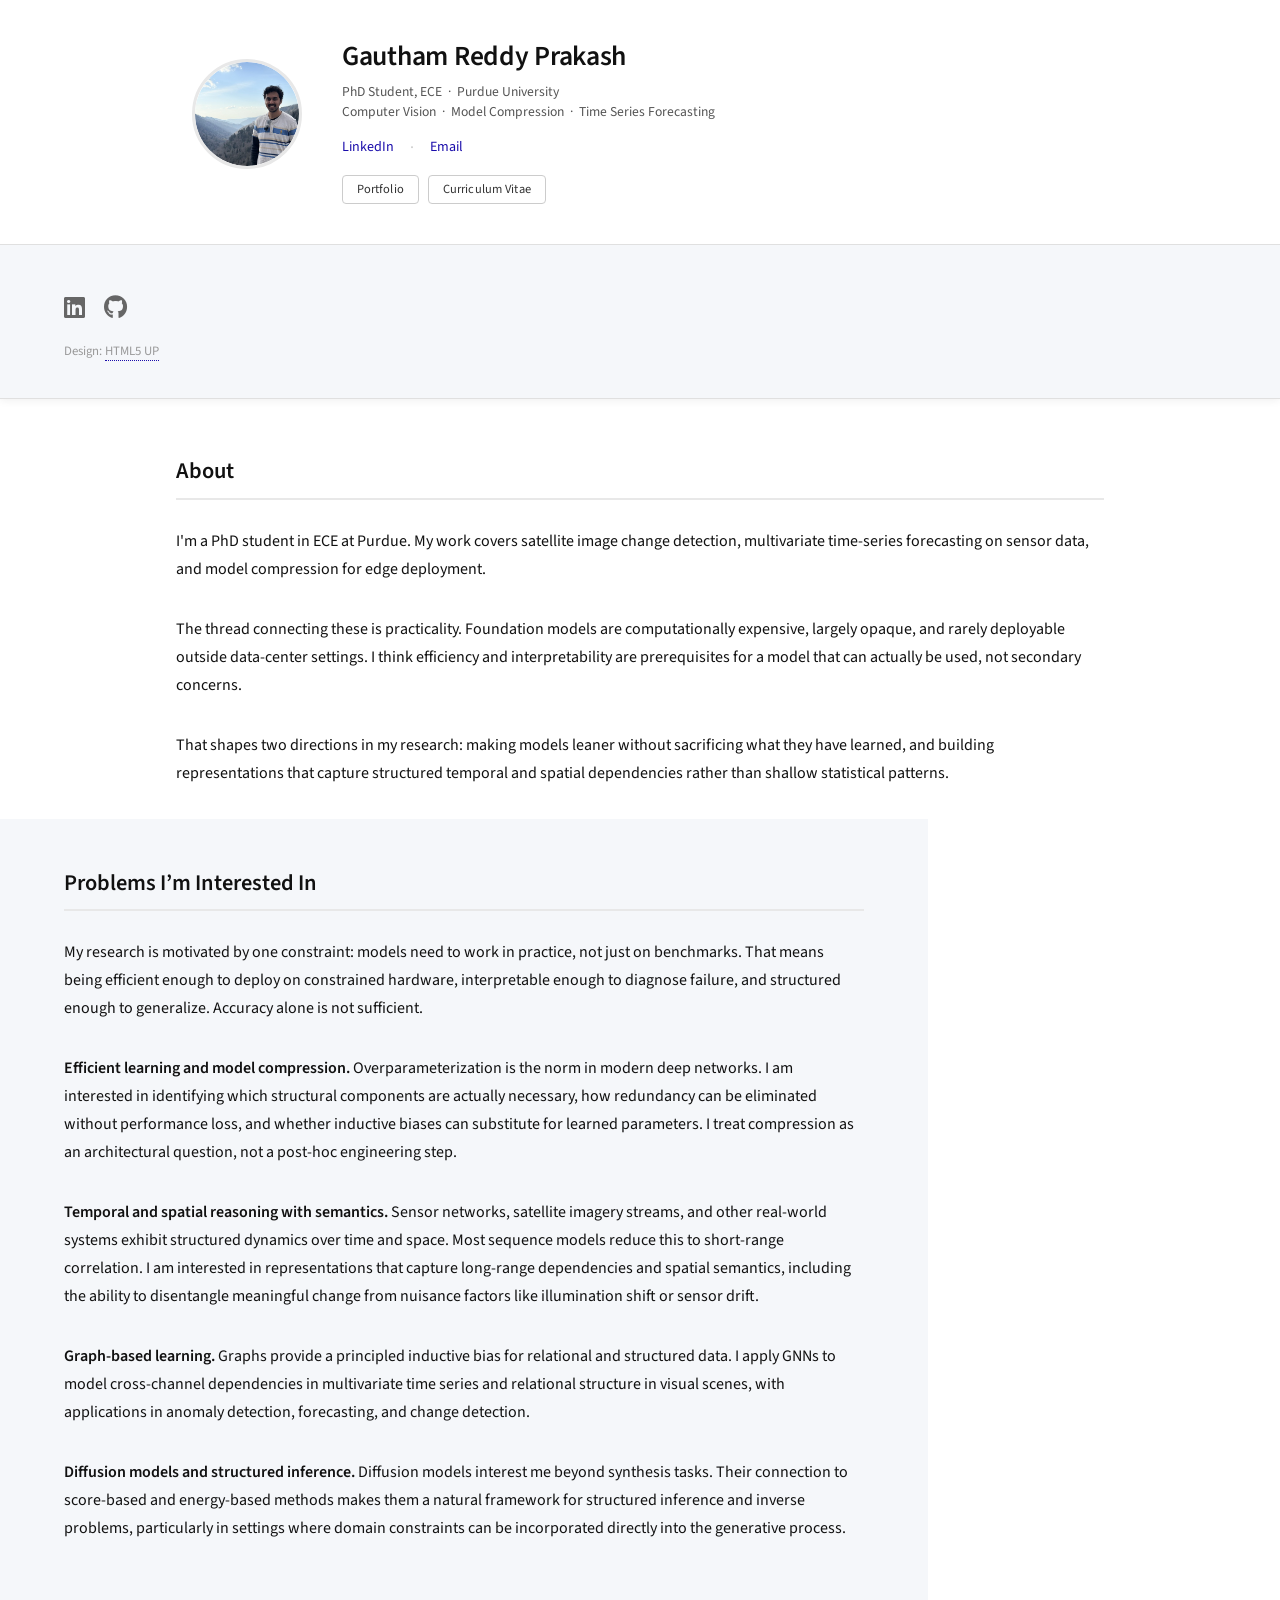
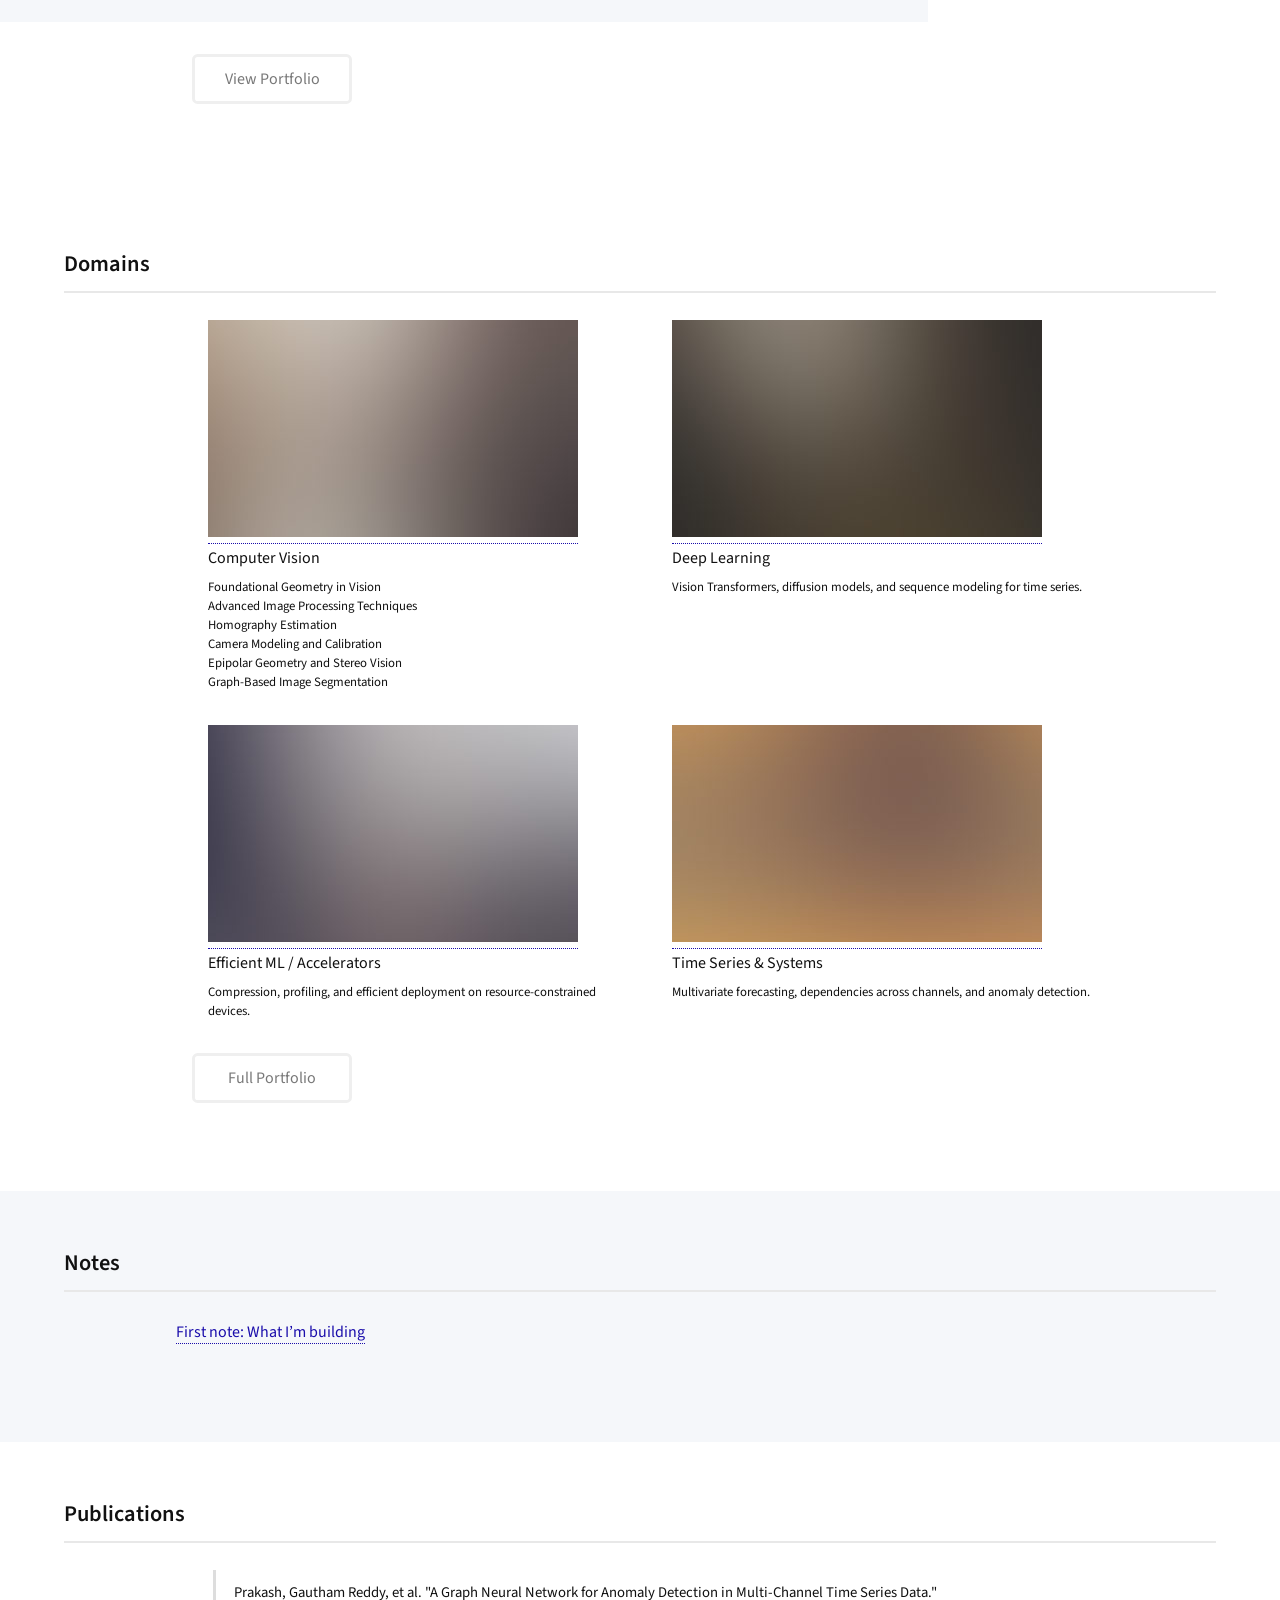
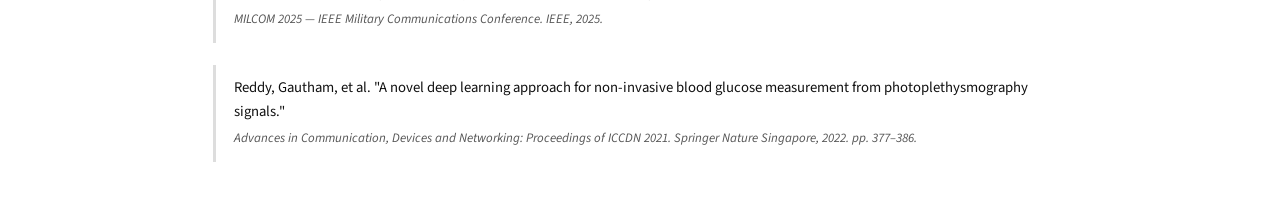
==== commit b02984cc: "Rewrite About and Problems sections: more precise, PhD-level tone - About: tighter framing around pr" ====
--- a/index.html
+++ b/index.html
@@ -45,26 +45,20 @@
 				</header>
 
 				<p>
-					I'm a PhD student in the Electrical and Computer Engineering (ECE) department at Purdue University.
-					My work covers <b>satellite image change detection</b>, multivariate <b>time-series forecasting on sensor data</b>,
-					and <b>model compression for edge AI</b>.
+					I'm a PhD student in ECE at Purdue. My work covers satellite image change detection,
+					multivariate time-series forecasting on sensor data, and model compression for edge deployment.
 				</p>
 
 				<p>
-					AI is everywhere now, but most models are still too heavy for real-world use.
-					Foundation models eat memory and power, making them hard to run on constrained hardware.
-					I think efficiency is a core part of good engineering, not an afterthought.
-					That's the motivation behind my interest in model compression and efficient learning.
+					The thread connecting these is practicality. Foundation models are computationally expensive,
+					largely opaque, and rarely deployable outside data-center settings. I think efficiency and
+					interpretability are prerequisites for a model that can actually be used, not secondary concerns.
 				</p>
 
 				<p>
-					There's also a deeper issue: we don't really understand how models reason about time.
-					Methods for temporal modeling exist, but truly capturing dynamic scenes and evolving content
-					is still an open problem. That's the other thread running through my research.
-				</p>
-
-				<p>
-					Overall, I try to build <b>efficient and interpretable models</b> that actually hold up in the real world.
+					That shapes two directions in my research: making models leaner without sacrificing what they
+					have learned, and building representations that capture structured temporal and spatial
+					dependencies rather than shallow statistical patterns.
 				</p>
 				<!-- Problems of Interest -->
 <section id="problems">
@@ -73,36 +67,37 @@
   </header>
 
   <p>
-    Most of my research comes from a single observation: learning-based systems often fail in the wild,
-    not because they lack capability, but because they weren’t built with real constraints in mind.
-  </p>
-
-  <p>
-    The most immediate constraint is <b>computation</b>. Modern models are overparameterized and expensive.
-    Putting them on edge devices is genuinely hard. So I’m interested in figuring out what’s actually necessary
-    inside a model and what can be cut without hurting performance. This isn’t just about speed; it’s about
-    understanding what structure a model really needs.
-  </p>
-
-  <p>
-    Closely tied to this is the problem of <b>temporal reasoning</b>. Most systems I work with, satellite imagery,
-    sensor networks, evolve over time. Static models don’t handle that well. Even models that claim to do
-    temporal modeling often just pick up short-range correlations. I want to understand how information actually
-    propagates over time and how to build representations that reflect real causal structure.
-  </p>
-
-  <p>
-    <b>Change understanding</b> fits naturally into this. In visual data, detecting that something changed is the
-    easy part. Knowing what changed, where, and why it matters is much harder. A lot of apparent changes are
-    just noise: lighting shifts, seasonal variation, sensor differences. Getting a model to focus on changes that
-    are semantically meaningful is a problem I work on directly.
-  </p>
-
-  <p>
-    Finally, I think <b>classical signal processing</b> is underused. Decomposition methods and inverse problem
-    formulations bring interpretability and theoretical grounding that pure deep learning lacks. Combining these
-    with learned representations often gives you something more robust and more controllable. That combination
-    is something I find genuinely useful, not just interesting.
+    My research is motivated by one constraint: models need to work in practice, not just on benchmarks.
+    That means being efficient enough to deploy on constrained hardware, interpretable enough to diagnose
+    failure, and structured enough to generalize. Accuracy alone is not sufficient.
+  </p>
+
+  <p>
+    <b>Efficient learning and model compression.</b> Overparameterization is the norm in modern deep networks.
+    I am interested in identifying which structural components are actually necessary, how redundancy can be
+    eliminated without performance loss, and whether inductive biases can substitute for learned parameters.
+    I treat compression as an architectural question, not a post-hoc engineering step.
+  </p>
+
+  <p>
+    <b>Temporal and spatial reasoning with semantics.</b> Sensor networks, satellite imagery streams, and other
+    real-world systems exhibit structured dynamics over time and space. Most sequence models reduce this to
+    short-range correlation. I am interested in representations that capture long-range dependencies and spatial
+    semantics, including the ability to disentangle meaningful change from nuisance factors like illumination
+    shift or sensor drift.
+  </p>
+
+  <p>
+    <b>Graph-based learning.</b> Graphs provide a principled inductive bias for relational and structured data.
+    I apply GNNs to model cross-channel dependencies in multivariate time series and relational structure in
+    visual scenes, with applications in anomaly detection, forecasting, and change detection.
+  </p>
+
+  <p>
+    <b>Diffusion models and structured inference.</b> Diffusion models interest me beyond synthesis tasks.
+    Their connection to score-based and energy-based methods makes them a natural framework for structured
+    inference and inverse problems, particularly in settings where domain constraints can be incorporated
+    directly into the generative process.
   </p>
 </section>
 
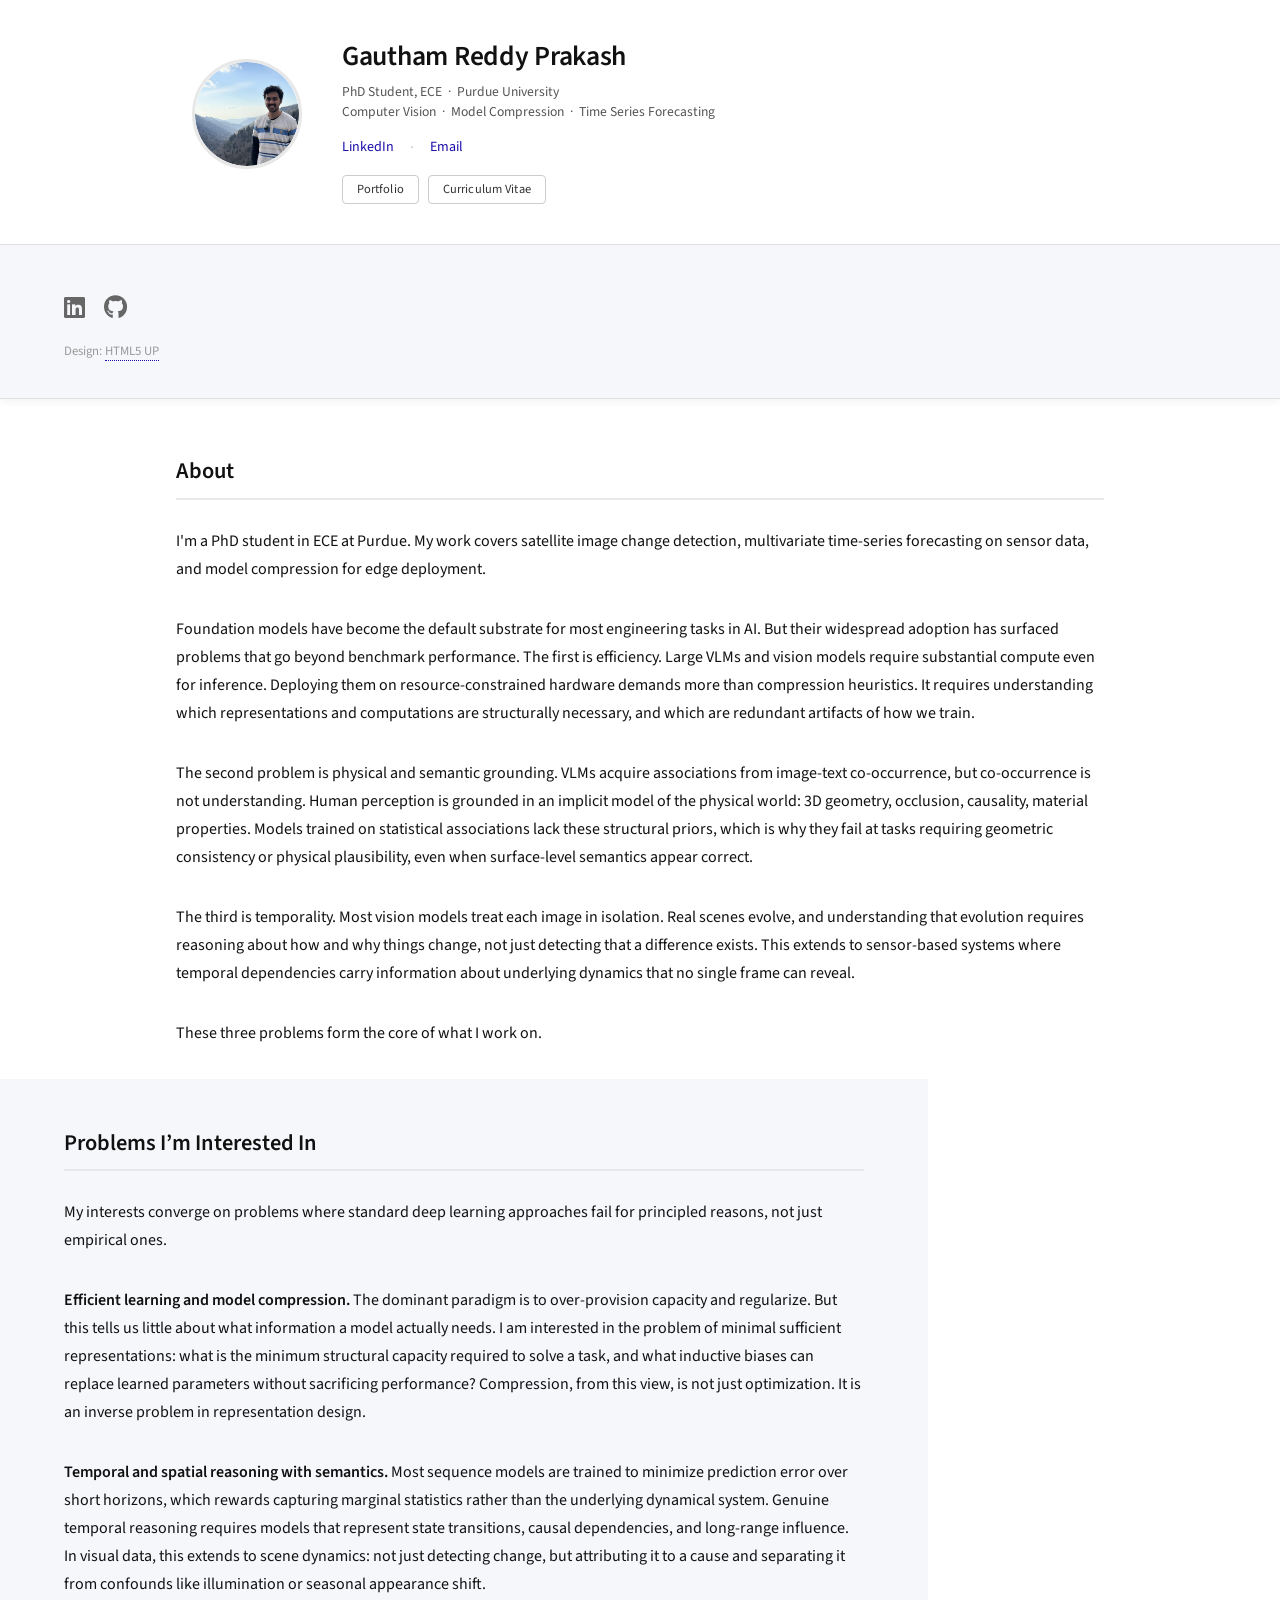
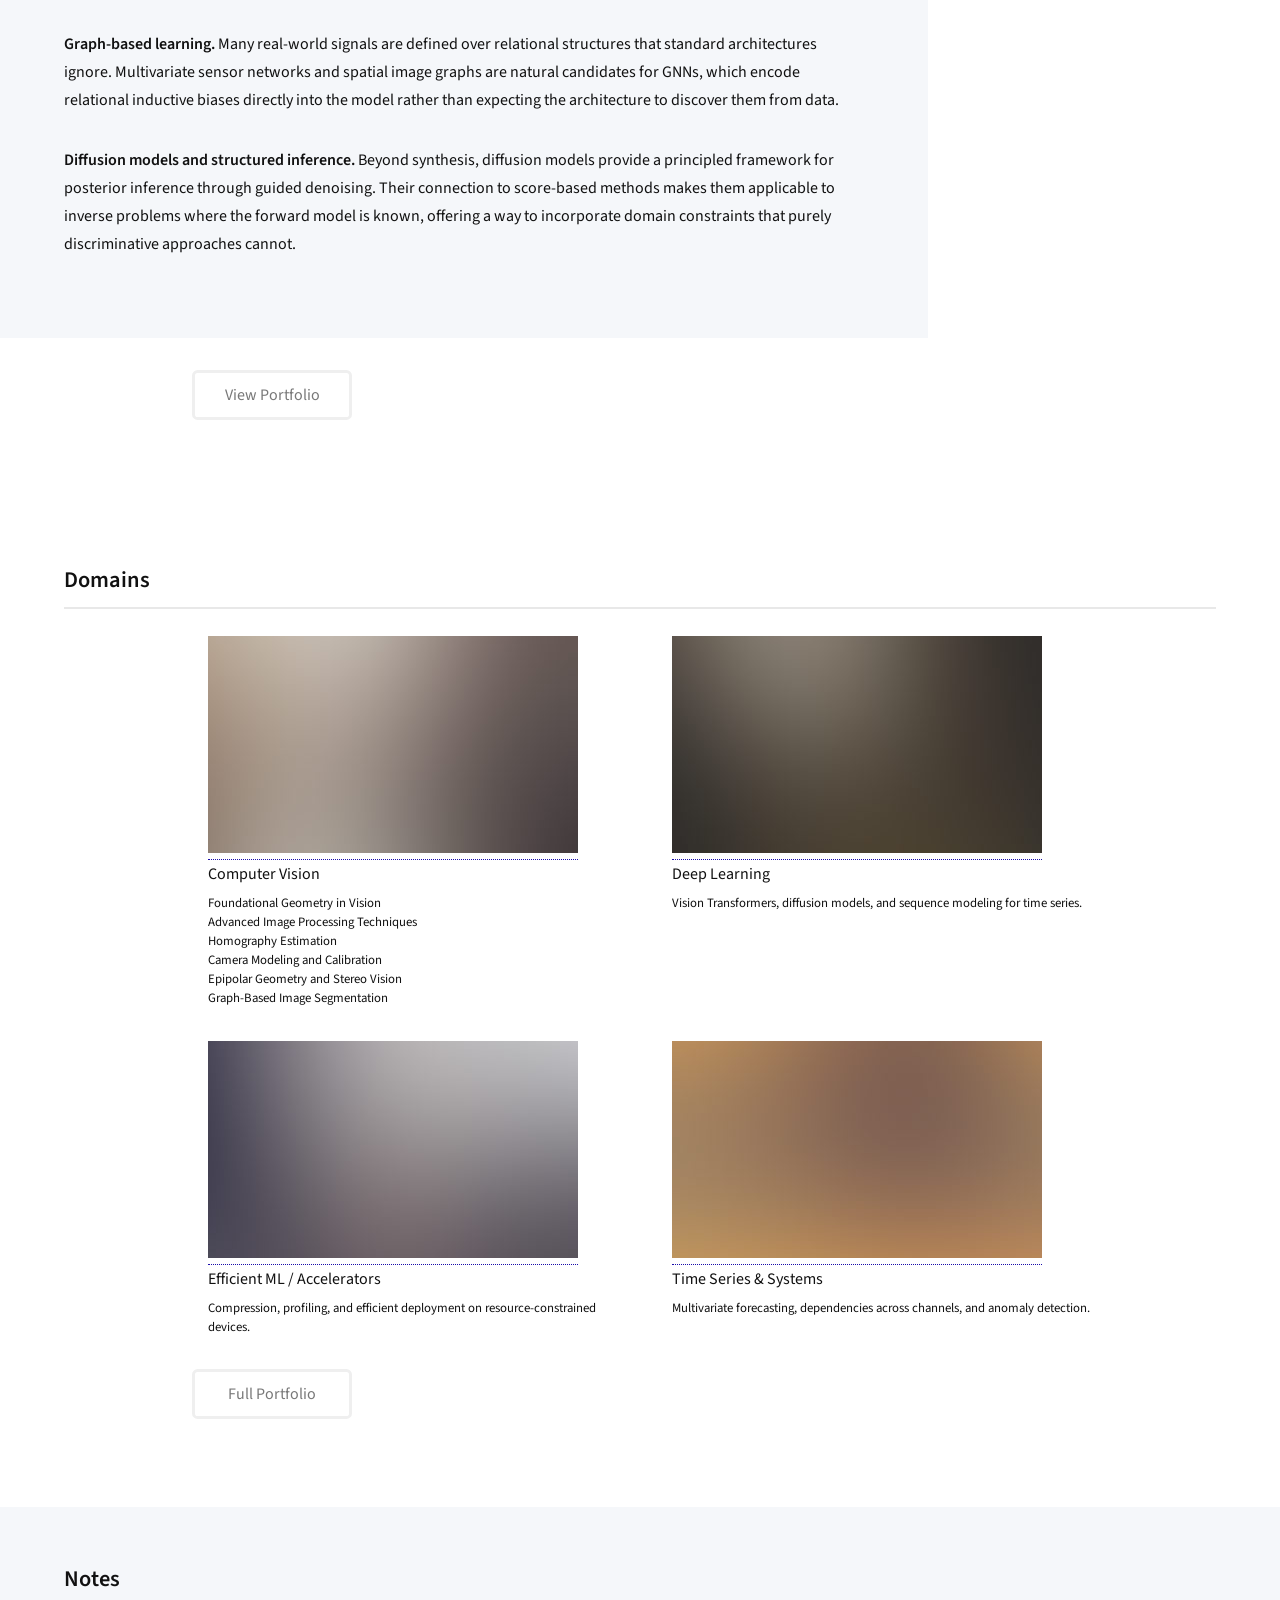
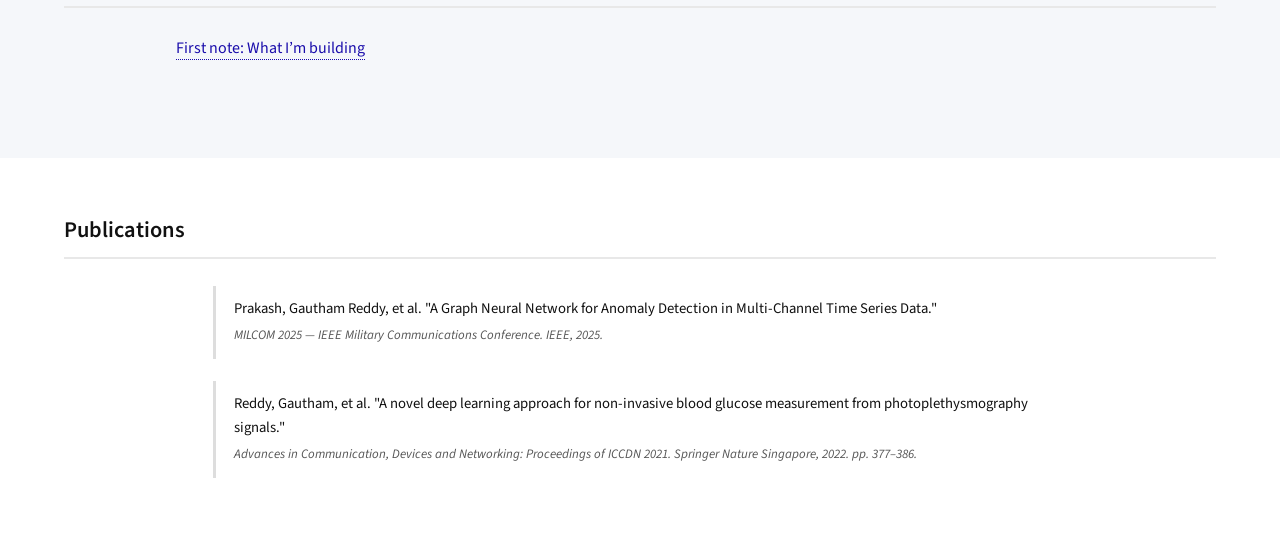
==== commit bdcdb1d1: "Rewrite About and Problems with deeper technical grounding - About: frames three core problems (effi" ====
--- a/index.html
+++ b/index.html
@@ -50,15 +50,32 @@
 				</p>
 
 				<p>
-					The thread connecting these is practicality. Foundation models are computationally expensive,
-					largely opaque, and rarely deployable outside data-center settings. I think efficiency and
-					interpretability are prerequisites for a model that can actually be used, not secondary concerns.
-				</p>
-
-				<p>
-					That shapes two directions in my research: making models leaner without sacrificing what they
-					have learned, and building representations that capture structured temporal and spatial
-					dependencies rather than shallow statistical patterns.
+					Foundation models have become the default substrate for most engineering tasks in AI.
+					But their widespread adoption has surfaced problems that go beyond benchmark performance.
+					The first is efficiency. Large VLMs and vision models require substantial compute even for inference.
+					Deploying them on resource-constrained hardware demands more than compression heuristics.
+					It requires understanding which representations and computations are structurally necessary,
+					and which are redundant artifacts of how we train.
+				</p>
+
+				<p>
+					The second problem is physical and semantic grounding. VLMs acquire associations from
+					image-text co-occurrence, but co-occurrence is not understanding. Human perception is
+					grounded in an implicit model of the physical world: 3D geometry, occlusion, causality,
+					material properties. Models trained on statistical associations lack these structural priors,
+					which is why they fail at tasks requiring geometric consistency or physical plausibility,
+					even when surface-level semantics appear correct.
+				</p>
+
+				<p>
+					The third is temporality. Most vision models treat each image in isolation. Real scenes evolve,
+					and understanding that evolution requires reasoning about how and why things change, not just
+					detecting that a difference exists. This extends to sensor-based systems where temporal
+					dependencies carry information about underlying dynamics that no single frame can reveal.
+				</p>
+
+				<p>
+					These three problems form the core of what I work on.
 				</p>
 				<!-- Problems of Interest -->
 <section id="problems">
@@ -67,37 +84,39 @@
   </header>
 
   <p>
-    My research is motivated by one constraint: models need to work in practice, not just on benchmarks.
-    That means being efficient enough to deploy on constrained hardware, interpretable enough to diagnose
-    failure, and structured enough to generalize. Accuracy alone is not sufficient.
-  </p>
-
-  <p>
-    <b>Efficient learning and model compression.</b> Overparameterization is the norm in modern deep networks.
-    I am interested in identifying which structural components are actually necessary, how redundancy can be
-    eliminated without performance loss, and whether inductive biases can substitute for learned parameters.
-    I treat compression as an architectural question, not a post-hoc engineering step.
-  </p>
-
-  <p>
-    <b>Temporal and spatial reasoning with semantics.</b> Sensor networks, satellite imagery streams, and other
-    real-world systems exhibit structured dynamics over time and space. Most sequence models reduce this to
-    short-range correlation. I am interested in representations that capture long-range dependencies and spatial
-    semantics, including the ability to disentangle meaningful change from nuisance factors like illumination
-    shift or sensor drift.
-  </p>
-
-  <p>
-    <b>Graph-based learning.</b> Graphs provide a principled inductive bias for relational and structured data.
-    I apply GNNs to model cross-channel dependencies in multivariate time series and relational structure in
-    visual scenes, with applications in anomaly detection, forecasting, and change detection.
-  </p>
-
-  <p>
-    <b>Diffusion models and structured inference.</b> Diffusion models interest me beyond synthesis tasks.
-    Their connection to score-based and energy-based methods makes them a natural framework for structured
-    inference and inverse problems, particularly in settings where domain constraints can be incorporated
-    directly into the generative process.
+    My interests converge on problems where standard deep learning approaches fail for principled reasons,
+    not just empirical ones.
+  </p>
+
+  <p>
+    <b>Efficient learning and model compression.</b> The dominant paradigm is to over-provision capacity and
+    regularize. But this tells us little about what information a model actually needs. I am interested in
+    the problem of minimal sufficient representations: what is the minimum structural capacity required to
+    solve a task, and what inductive biases can replace learned parameters without sacrificing performance?
+    Compression, from this view, is not just optimization. It is an inverse problem in representation design.
+  </p>
+
+  <p>
+    <b>Temporal and spatial reasoning with semantics.</b> Most sequence models are trained to minimize
+    prediction error over short horizons, which rewards capturing marginal statistics rather than the
+    underlying dynamical system. Genuine temporal reasoning requires models that represent state transitions,
+    causal dependencies, and long-range influence. In visual data, this extends to scene dynamics: not just
+    detecting change, but attributing it to a cause and separating it from confounds like illumination or
+    seasonal appearance shift.
+  </p>
+
+  <p>
+    <b>Graph-based learning.</b> Many real-world signals are defined over relational structures that standard
+    architectures ignore. Multivariate sensor networks and spatial image graphs are natural candidates for
+    GNNs, which encode relational inductive biases directly into the model rather than expecting the
+    architecture to discover them from data.
+  </p>
+
+  <p>
+    <b>Diffusion models and structured inference.</b> Beyond synthesis, diffusion models provide a principled
+    framework for posterior inference through guided denoising. Their connection to score-based methods makes
+    them applicable to inverse problems where the forward model is known, offering a way to incorporate domain
+    constraints that purely discriminative approaches cannot.
   </p>
 </section>
 
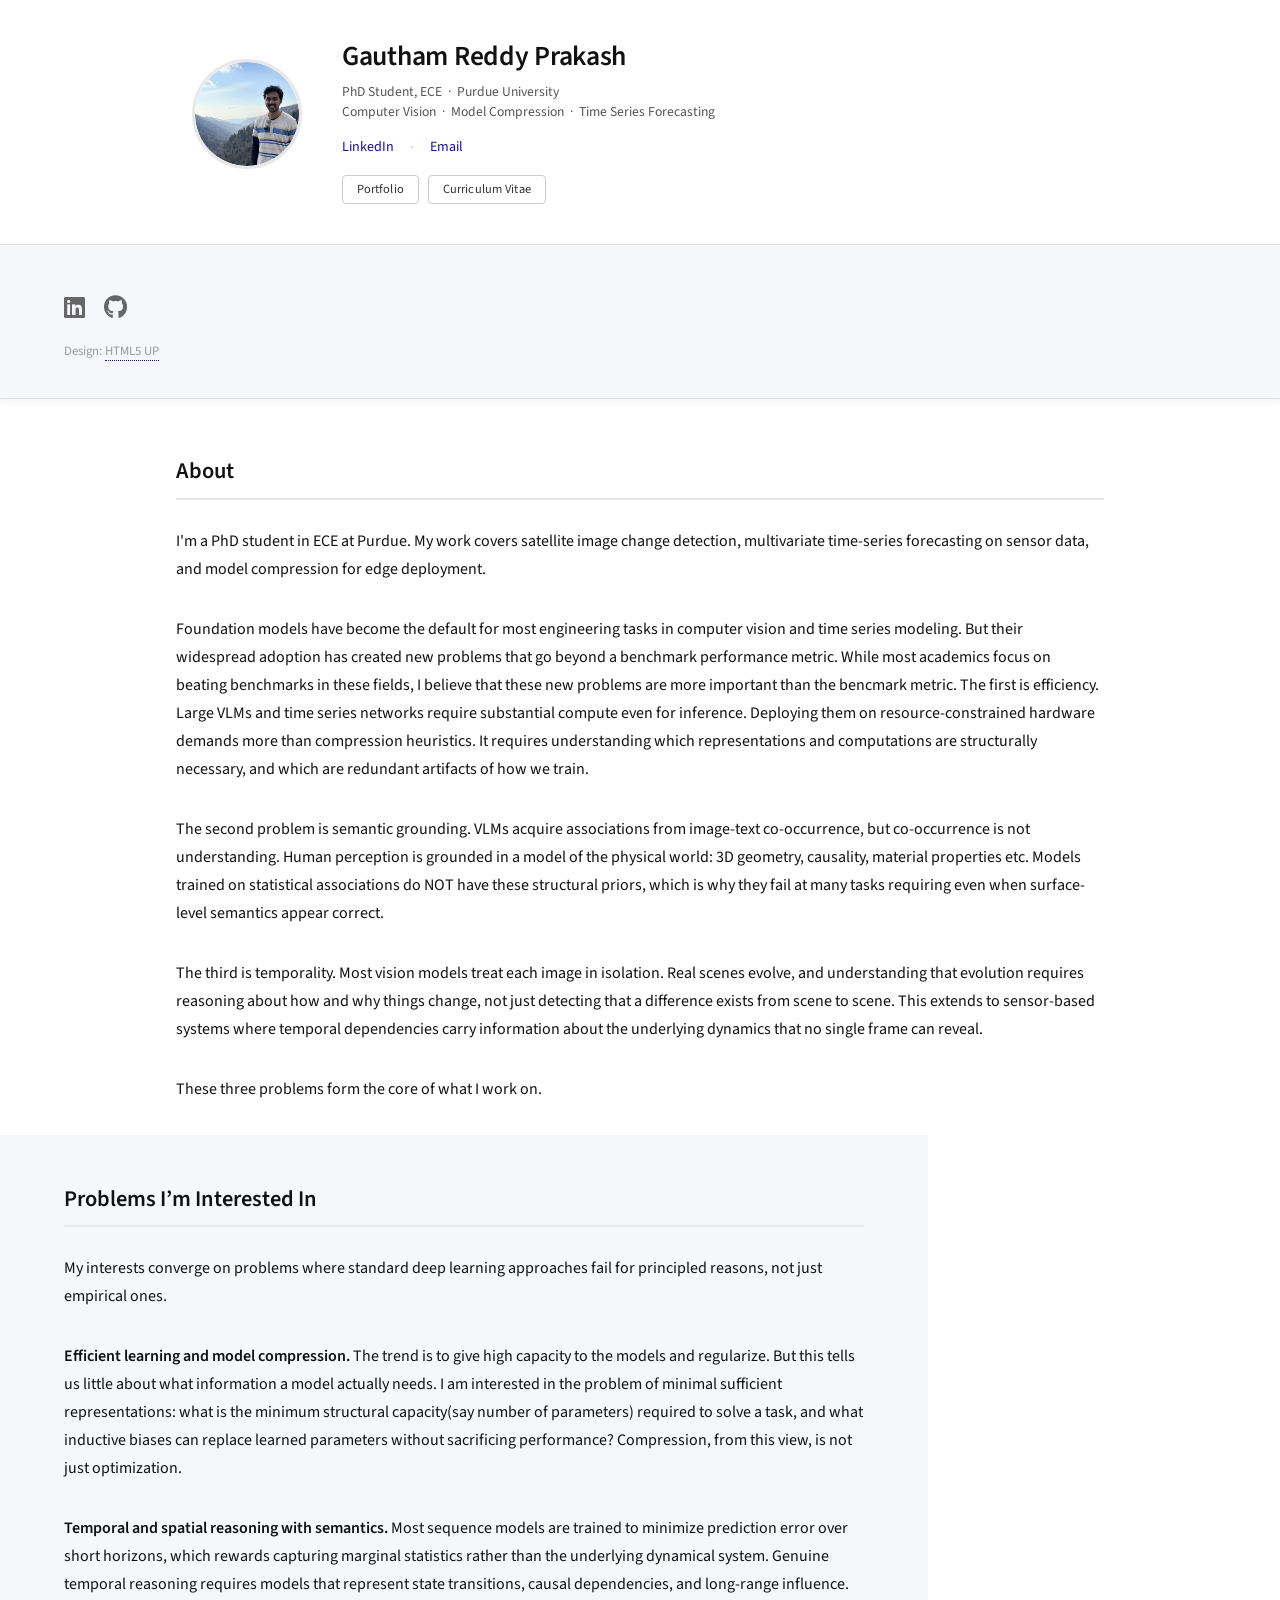
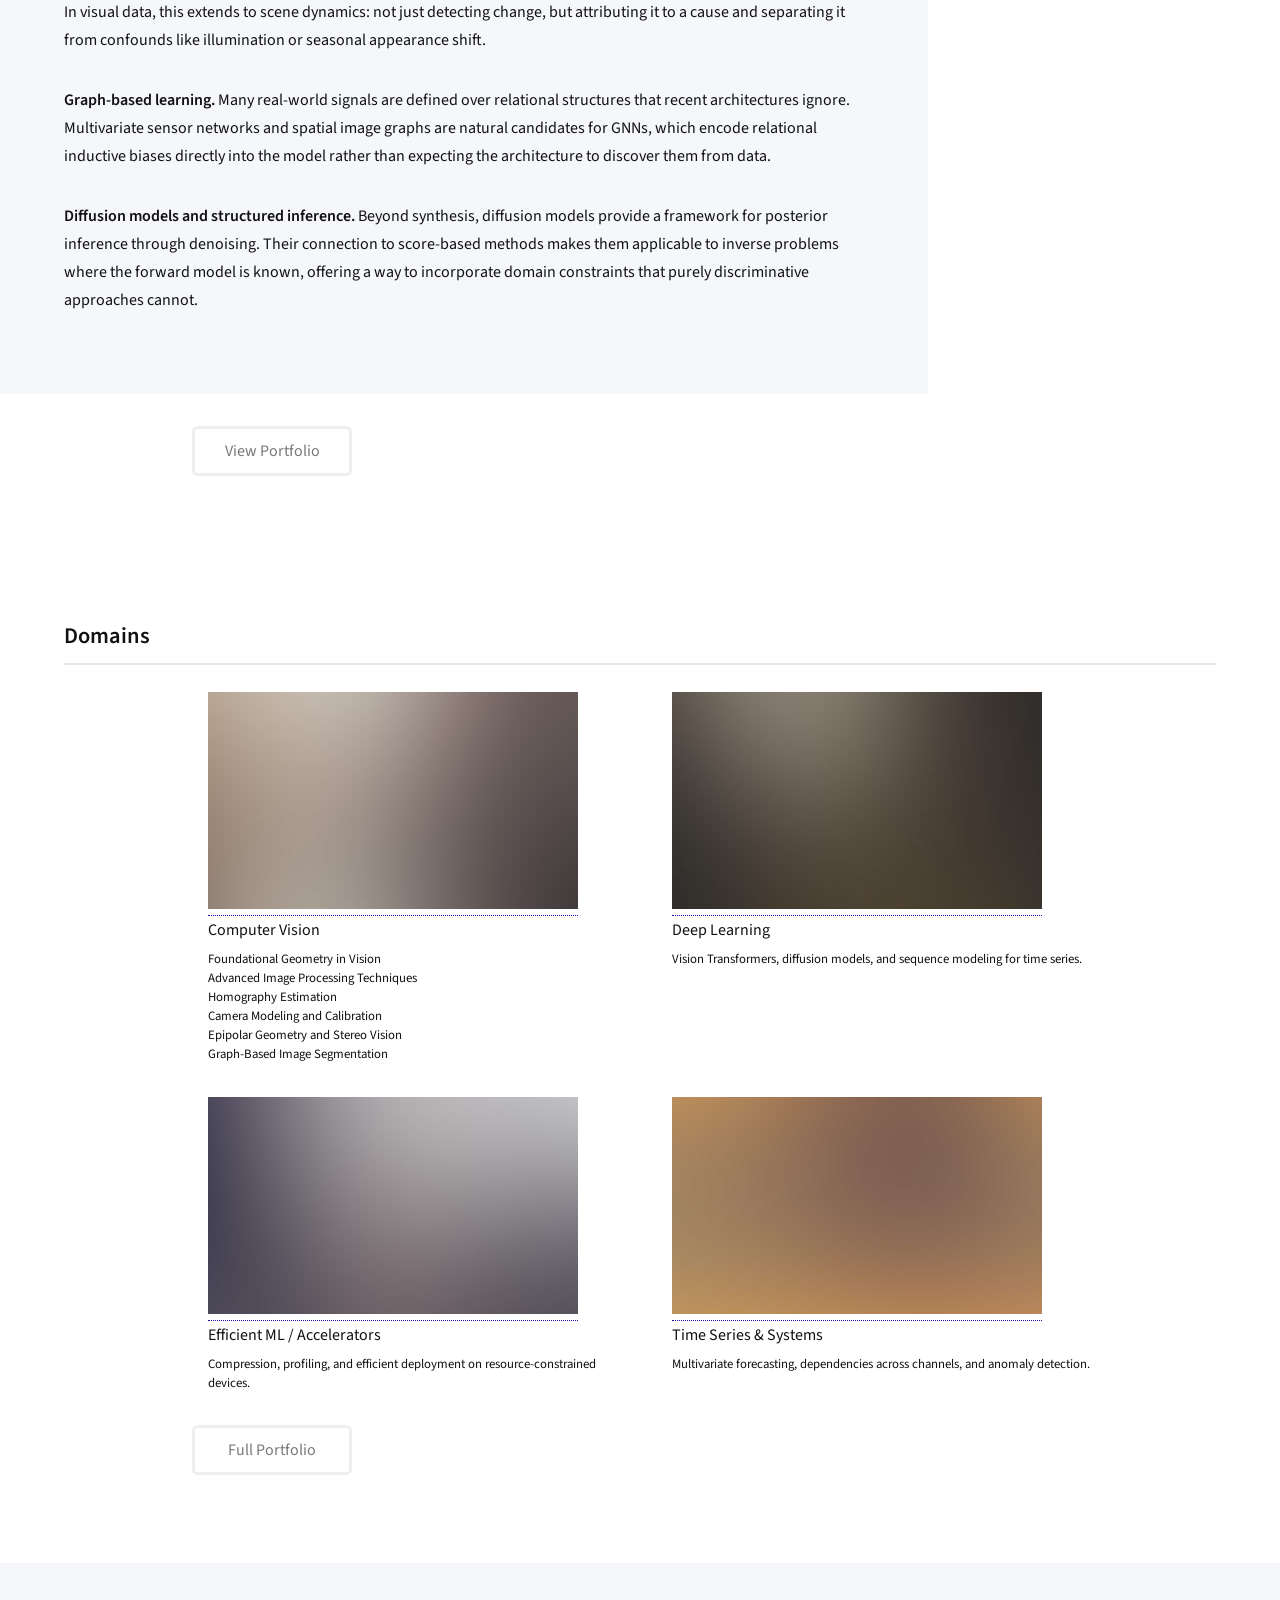
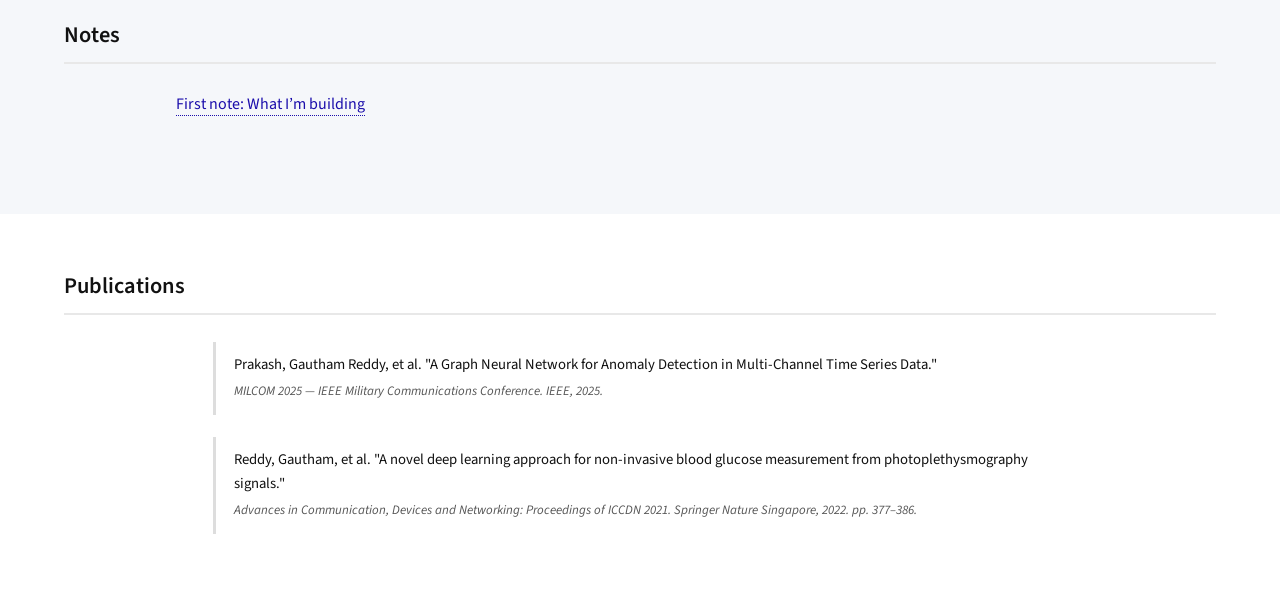
==== commit 9e02f0aa: "Update index.html" ====
--- a/index.html
+++ b/index.html
@@ -50,28 +50,28 @@
 				</p>
 
 				<p>
-					Foundation models have become the default substrate for most engineering tasks in AI.
-					But their widespread adoption has surfaced problems that go beyond benchmark performance.
-					The first is efficiency. Large VLMs and vision models require substantial compute even for inference.
+					Foundation models have become the default for most engineering tasks in computer vision and time series modeling.
+					But their widespread adoption has created new problems that go beyond a benchmark performance metric. 
+					While most academics focus on beating benchmarks in these fields, I believe that these new problems are more important than the bencmark metric.
+					The first is efficiency. Large VLMs and time series networks require substantial compute even for inference.
 					Deploying them on resource-constrained hardware demands more than compression heuristics.
 					It requires understanding which representations and computations are structurally necessary,
 					and which are redundant artifacts of how we train.
 				</p>
 
 				<p>
-					The second problem is physical and semantic grounding. VLMs acquire associations from
+					The second problem is semantic grounding. VLMs acquire associations from
 					image-text co-occurrence, but co-occurrence is not understanding. Human perception is
-					grounded in an implicit model of the physical world: 3D geometry, occlusion, causality,
-					material properties. Models trained on statistical associations lack these structural priors,
-					which is why they fail at tasks requiring geometric consistency or physical plausibility,
-					even when surface-level semantics appear correct.
+					grounded in a model of the physical world: 3D geometry, causality,
+					material properties etc. Models trained on statistical associations do NOT have these structural priors,
+					which is why they fail at many tasks requiring even when surface-level semantics appear correct.
 				</p>
 
 				<p>
 					The third is temporality. Most vision models treat each image in isolation. Real scenes evolve,
 					and understanding that evolution requires reasoning about how and why things change, not just
-					detecting that a difference exists. This extends to sensor-based systems where temporal
-					dependencies carry information about underlying dynamics that no single frame can reveal.
+					detecting that a difference exists from scene to scene. This extends to sensor-based systems where temporal
+					dependencies carry information about the underlying dynamics that no single frame can reveal.
 				</p>
 
 				<p>
@@ -89,11 +89,11 @@
   </p>
 
   <p>
-    <b>Efficient learning and model compression.</b> The dominant paradigm is to over-provision capacity and
+    <b>Efficient learning and model compression.</b> The trend is to give high capacity to the models and
     regularize. But this tells us little about what information a model actually needs. I am interested in
-    the problem of minimal sufficient representations: what is the minimum structural capacity required to
+    the problem of minimal sufficient representations: what is the minimum structural capacity(say number of parameters) required to
     solve a task, and what inductive biases can replace learned parameters without sacrificing performance?
-    Compression, from this view, is not just optimization. It is an inverse problem in representation design.
+    Compression, from this view, is not just optimization.
   </p>
 
   <p>
@@ -106,15 +106,15 @@
   </p>
 
   <p>
-    <b>Graph-based learning.</b> Many real-world signals are defined over relational structures that standard
+    <b>Graph-based learning.</b> Many real-world signals are defined over relational structures that recent
     architectures ignore. Multivariate sensor networks and spatial image graphs are natural candidates for
     GNNs, which encode relational inductive biases directly into the model rather than expecting the
     architecture to discover them from data.
   </p>
 
   <p>
-    <b>Diffusion models and structured inference.</b> Beyond synthesis, diffusion models provide a principled
-    framework for posterior inference through guided denoising. Their connection to score-based methods makes
+    <b>Diffusion models and structured inference.</b> Beyond synthesis, diffusion models provide a
+    framework for posterior inference through denoising. Their connection to score-based methods makes
     them applicable to inverse problems where the forward model is known, offering a way to incorporate domain
     constraints that purely discriminative approaches cannot.
   </p>
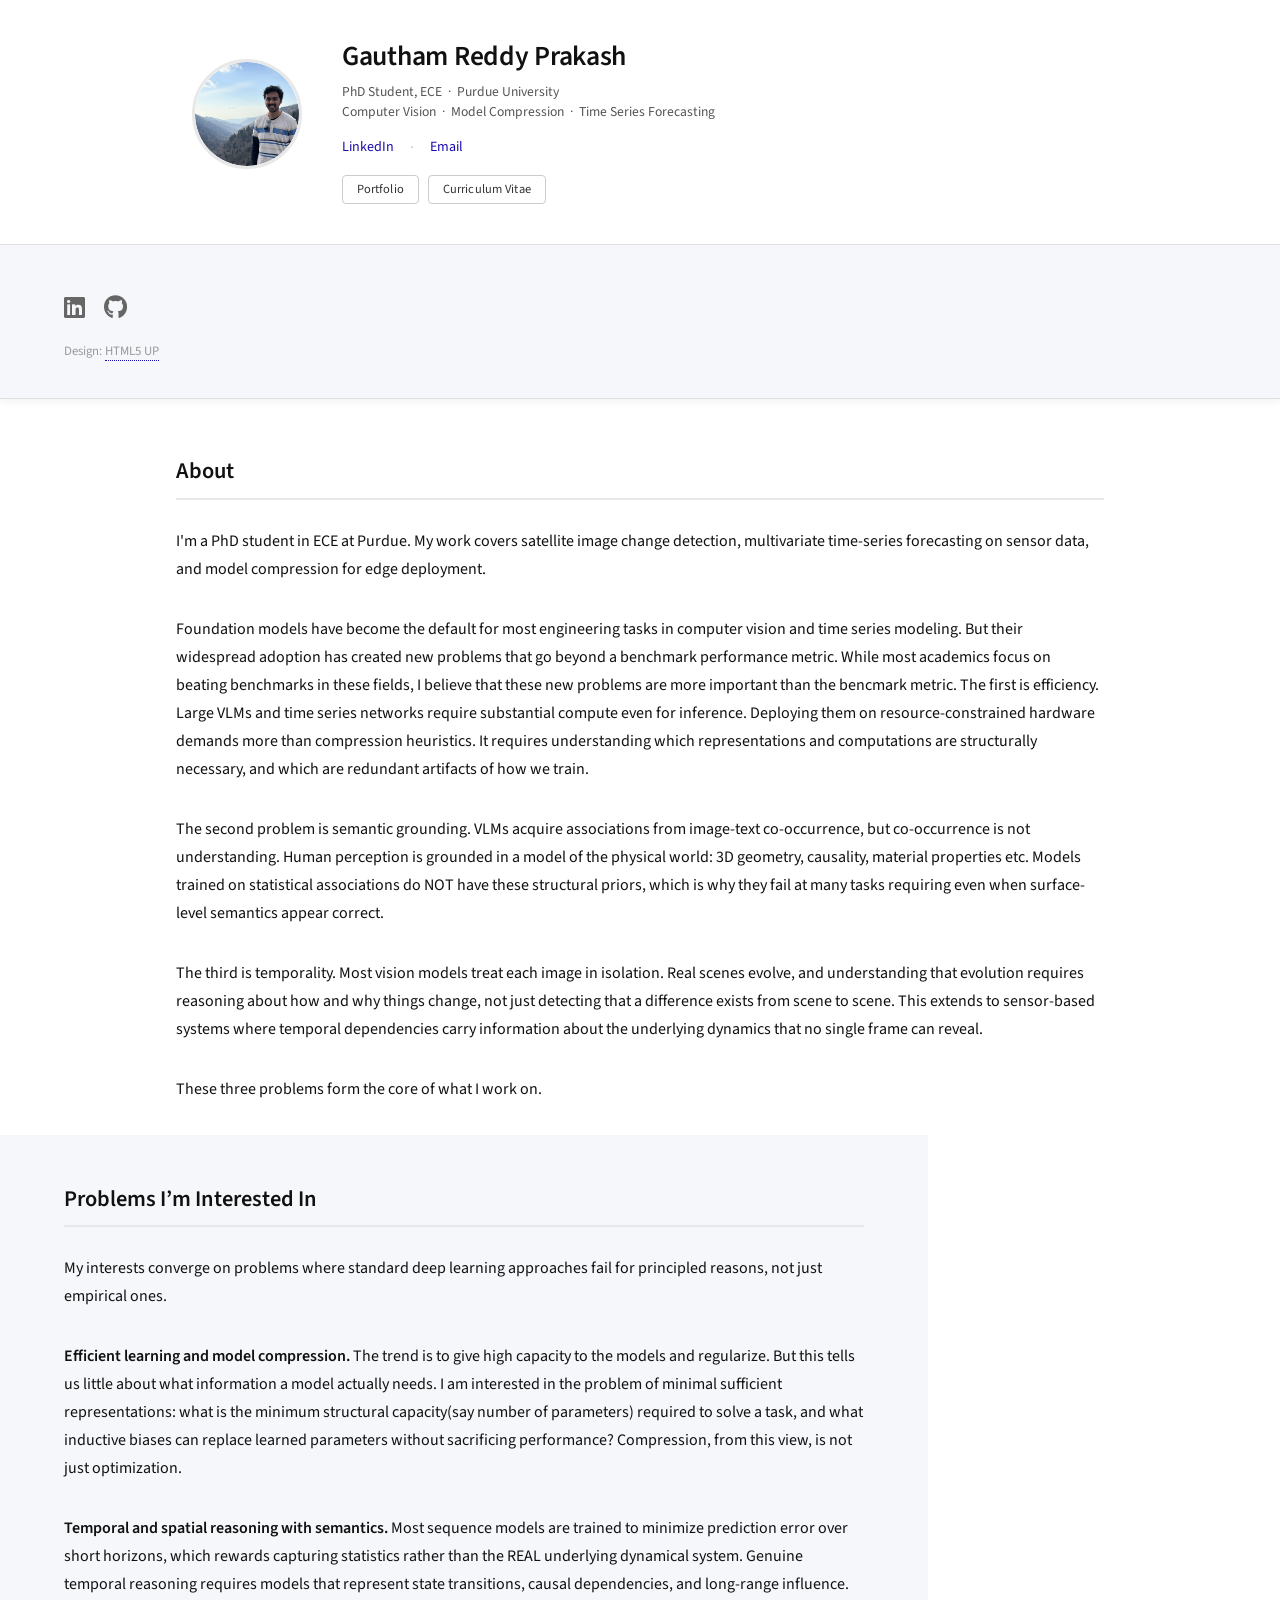
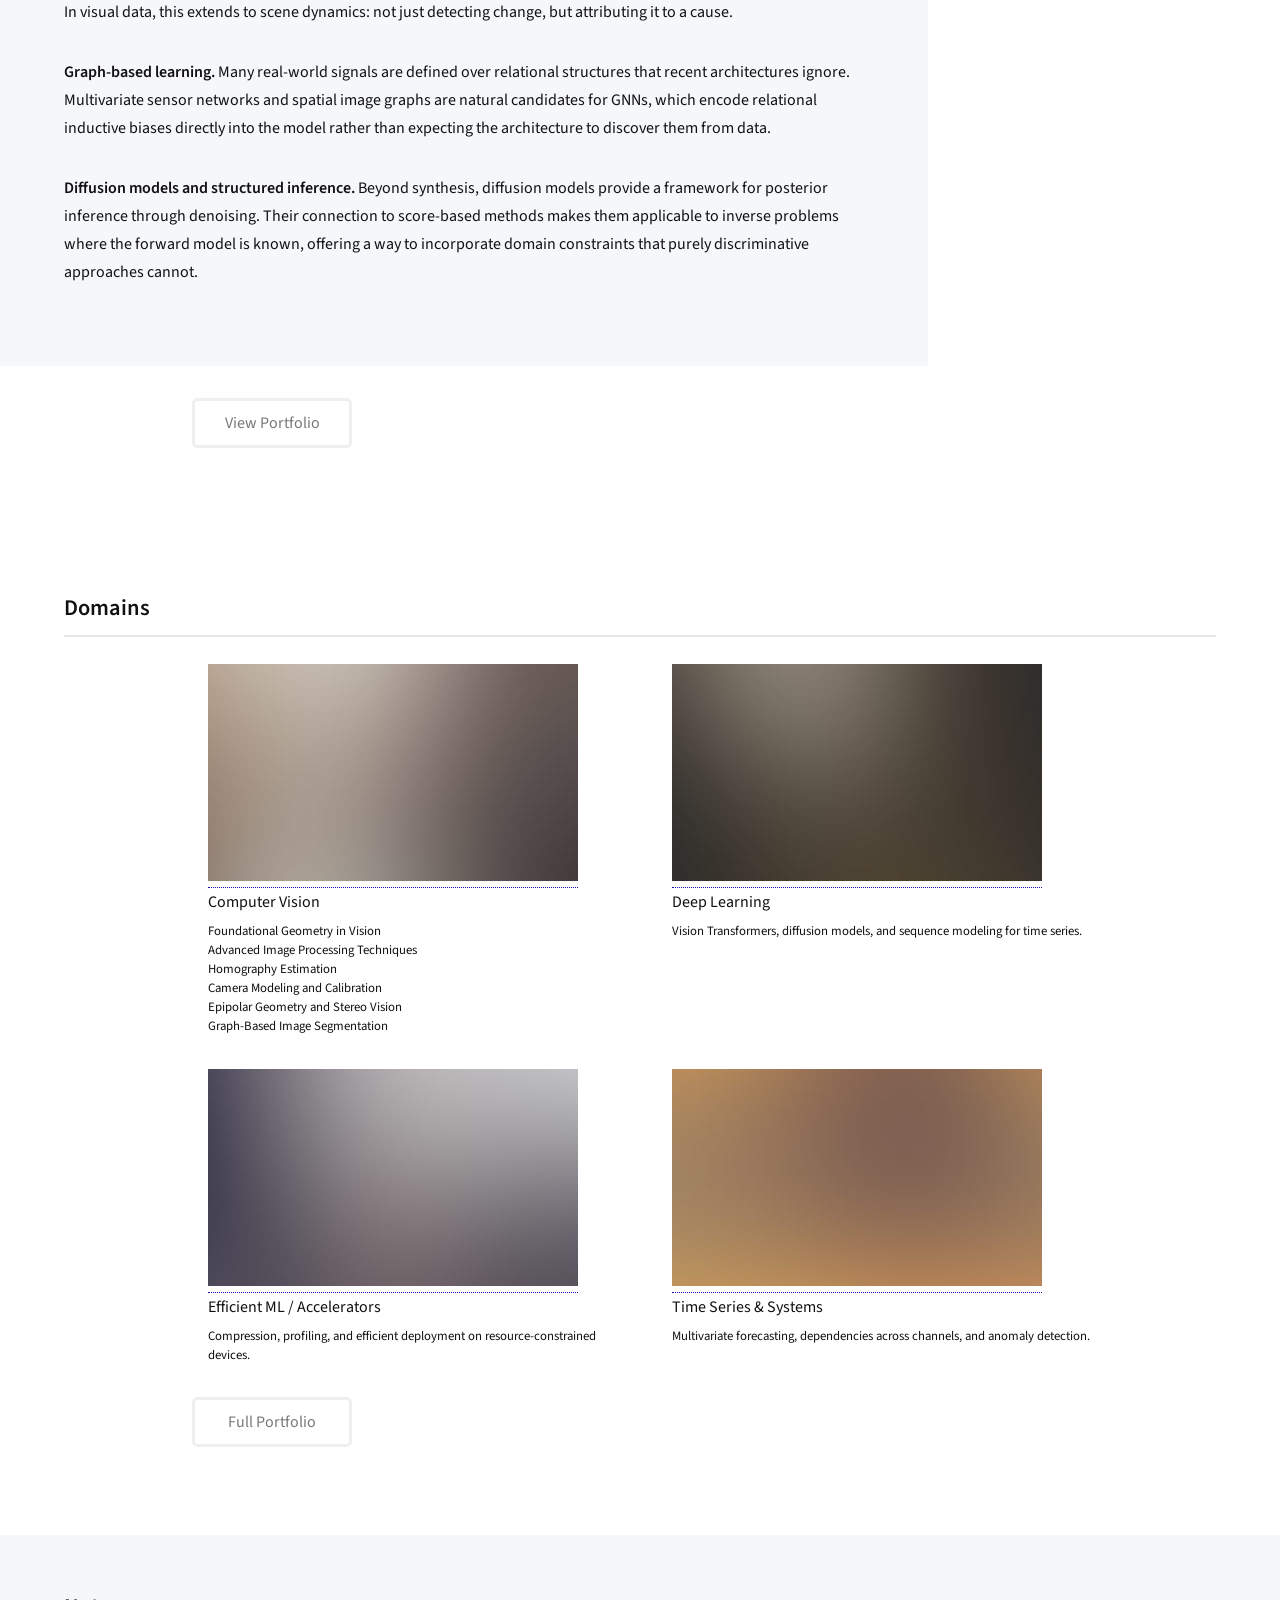
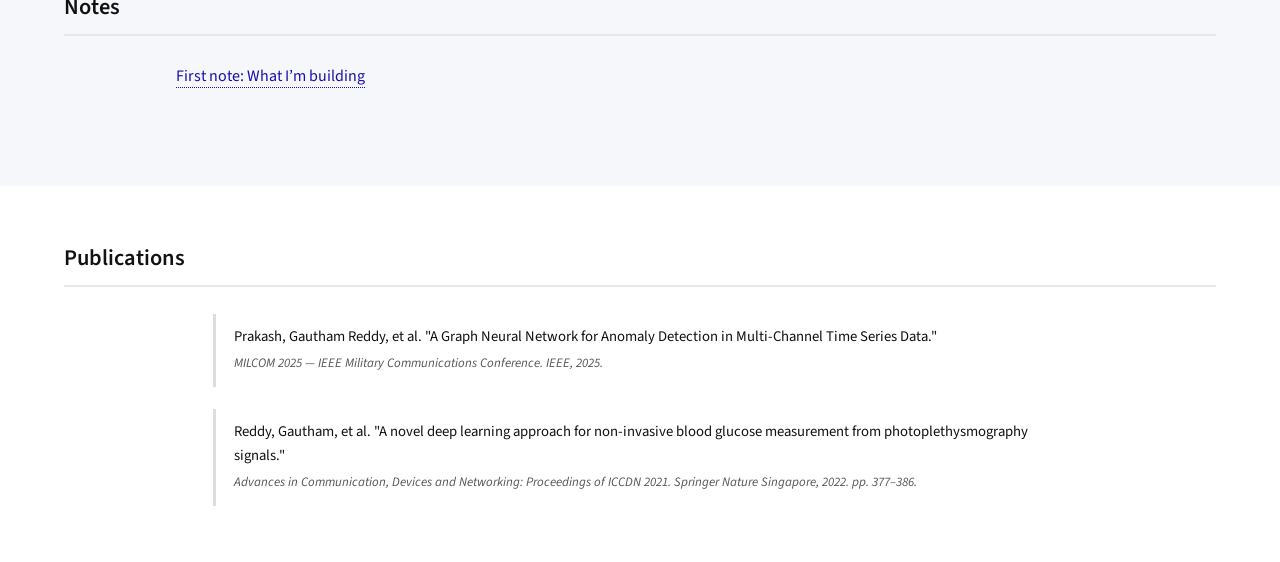
==== commit e93095bc: "Update index.html" ====
--- a/index.html
+++ b/index.html
@@ -98,11 +98,10 @@
 
   <p>
     <b>Temporal and spatial reasoning with semantics.</b> Most sequence models are trained to minimize
-    prediction error over short horizons, which rewards capturing marginal statistics rather than the
+    prediction error over short horizons, which rewards capturing statistics rather than the REAL
     underlying dynamical system. Genuine temporal reasoning requires models that represent state transitions,
     causal dependencies, and long-range influence. In visual data, this extends to scene dynamics: not just
-    detecting change, but attributing it to a cause and separating it from confounds like illumination or
-    seasonal appearance shift.
+    detecting change, but attributing it to a cause.
   </p>
 
   <p>
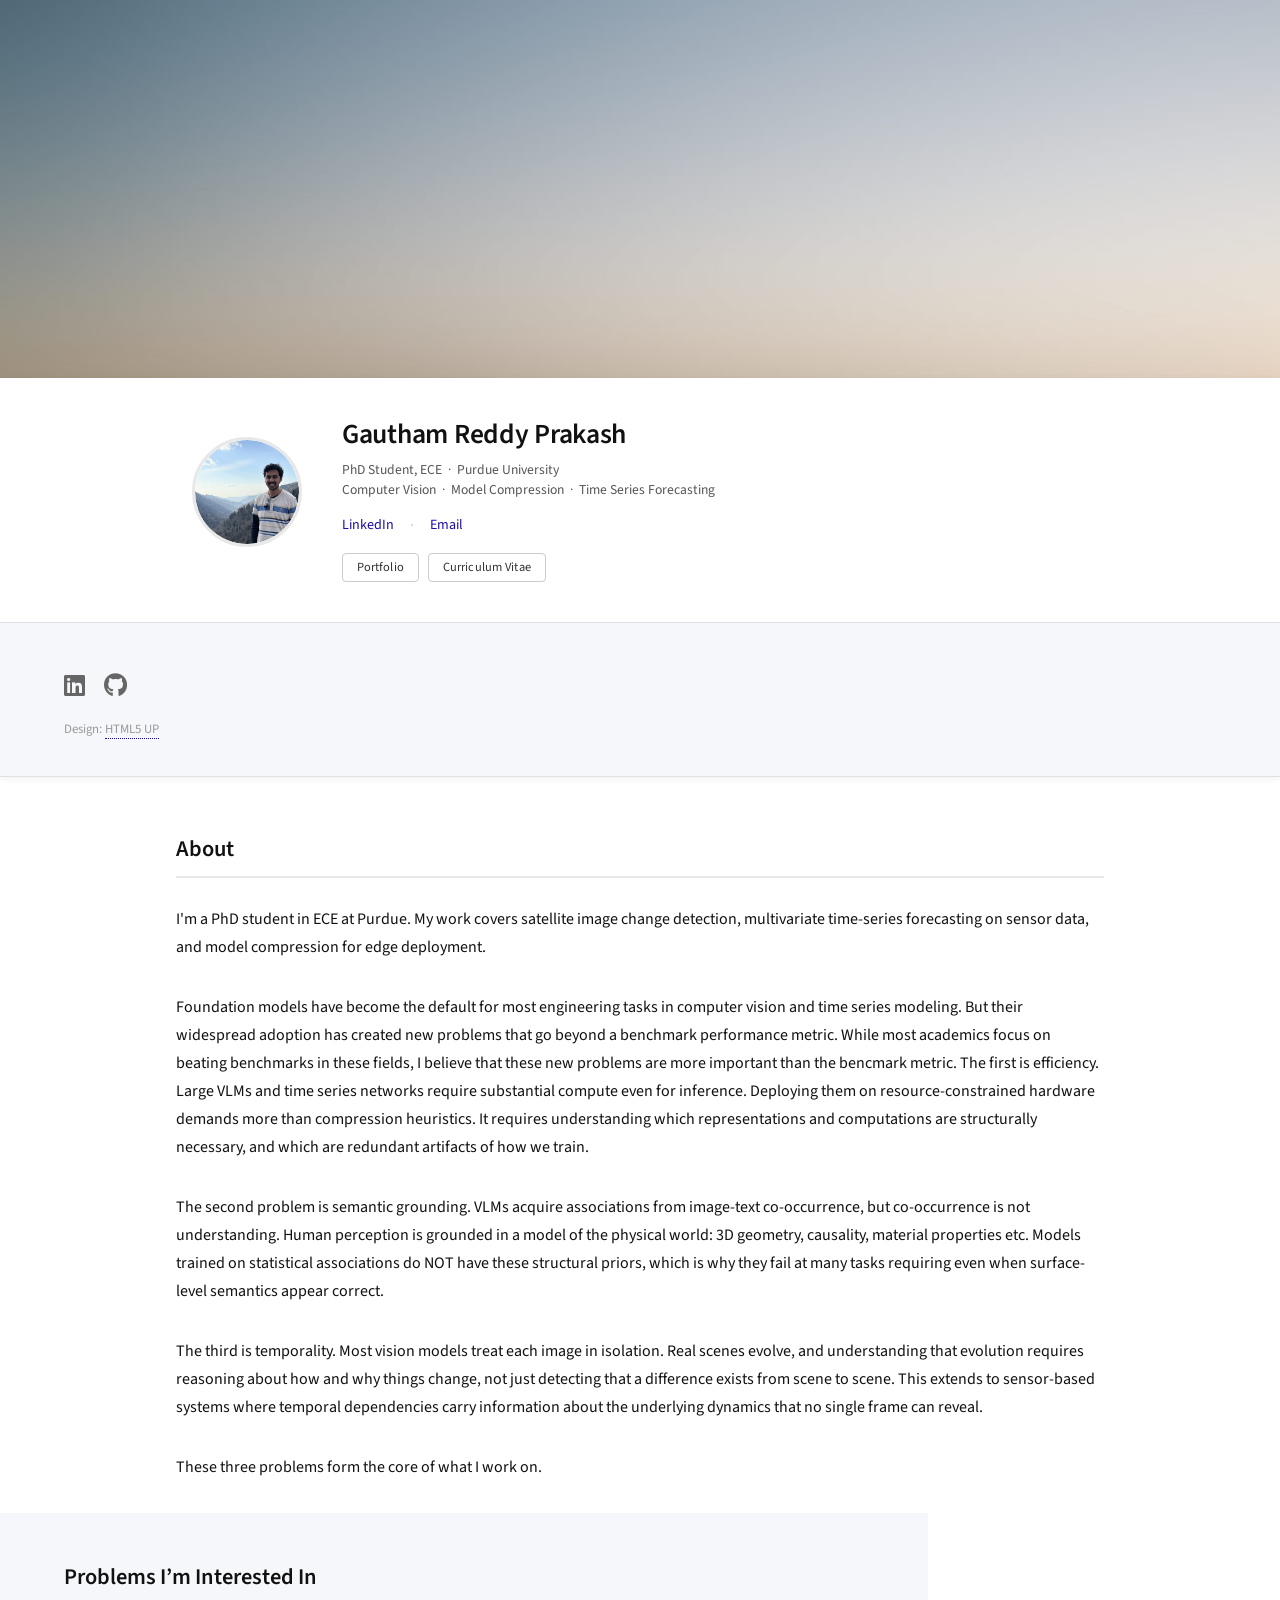
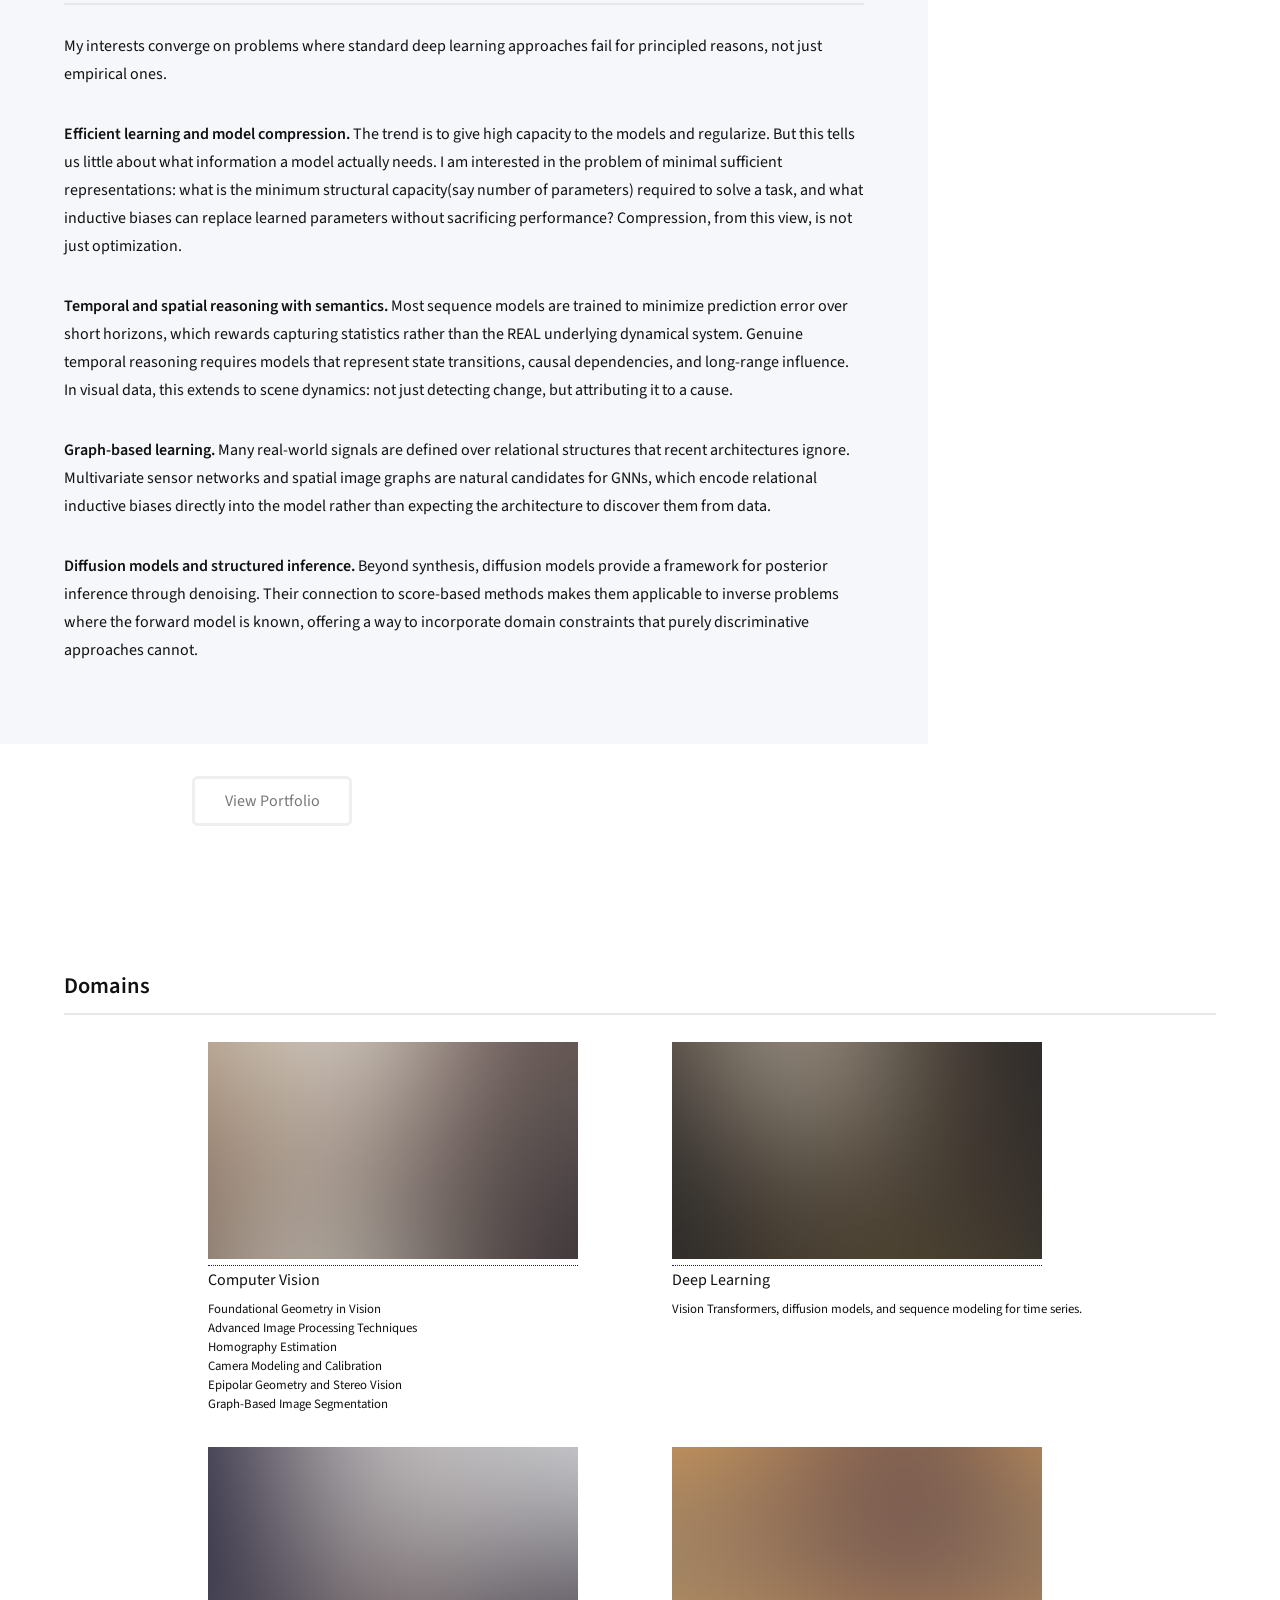
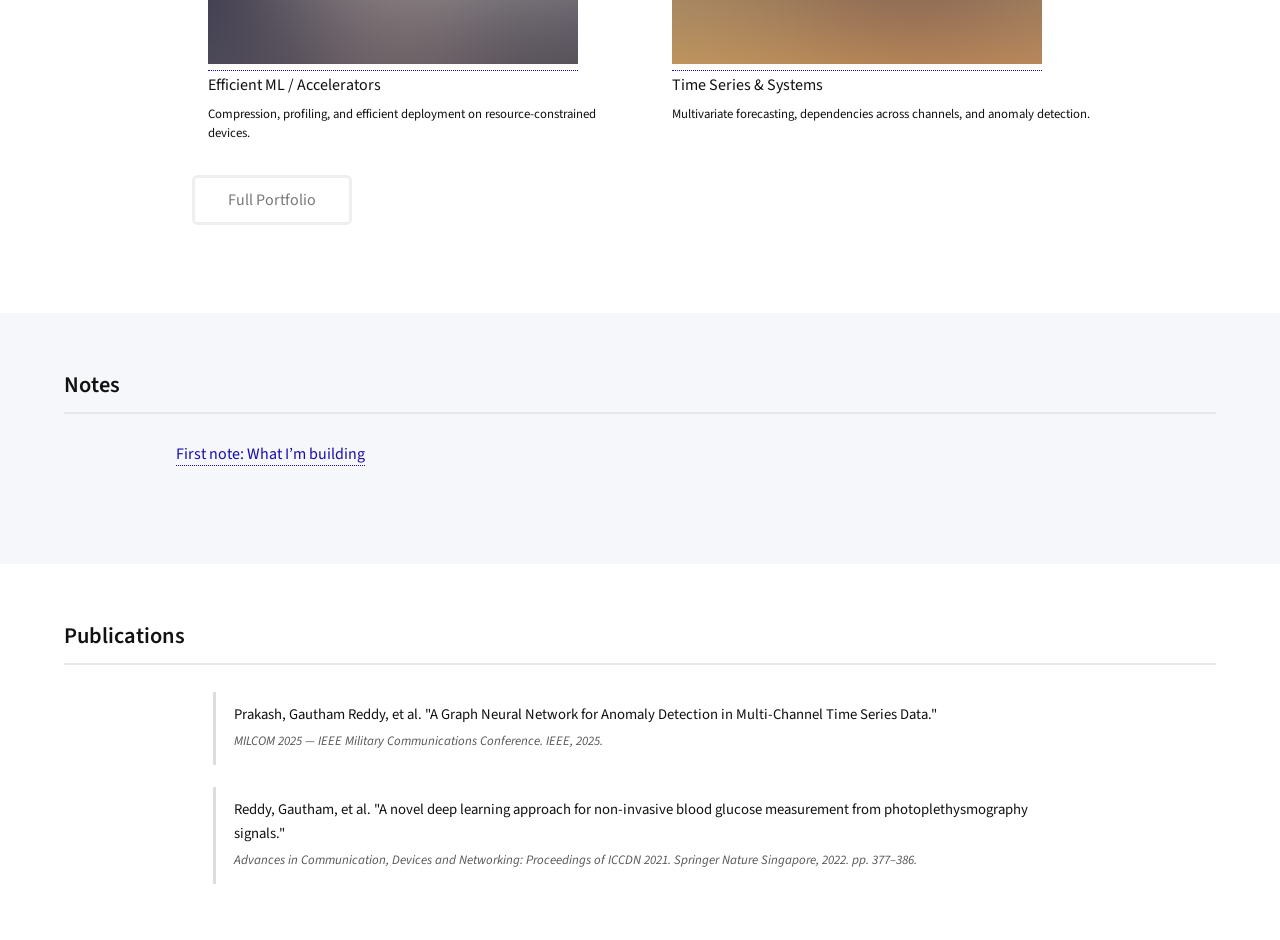
==== commit 1e838040: "Add cover photo section above header - Full-width banner image (42vh) at top of page - CSS: object-f" ====
--- a/index.html
+++ b/index.html
@@ -14,6 +14,11 @@
 	</head>
 
 	<body class="is-preload">
+
+		<!-- Cover Photo -->
+		<div id="cover">
+			<img src="images/cover.jpg" alt="Cover photo" />
+		</div>
 
 		<!-- Header -->
 		<header id="header">
--- a/assets/css/custom.css
+++ b/assets/css/custom.css
@@ -26,6 +26,26 @@
 
 h1, h2, h3, h4, h5, h6 {
     color: #111;
+}
+
+/* --- Cover photo --- */
+
+#cover {
+    width: 100%;
+    height: 42vh;
+    min-height: 240px;
+    max-height: 480px;
+    overflow: hidden;
+    display: block;
+    line-height: 0;
+}
+
+#cover img {
+    width: 100%;
+    height: 100%;
+    object-fit: cover;
+    object-position: center 60%;
+    display: block;
 }
 
 /* --- Header: horizontal layout, modern look --- */
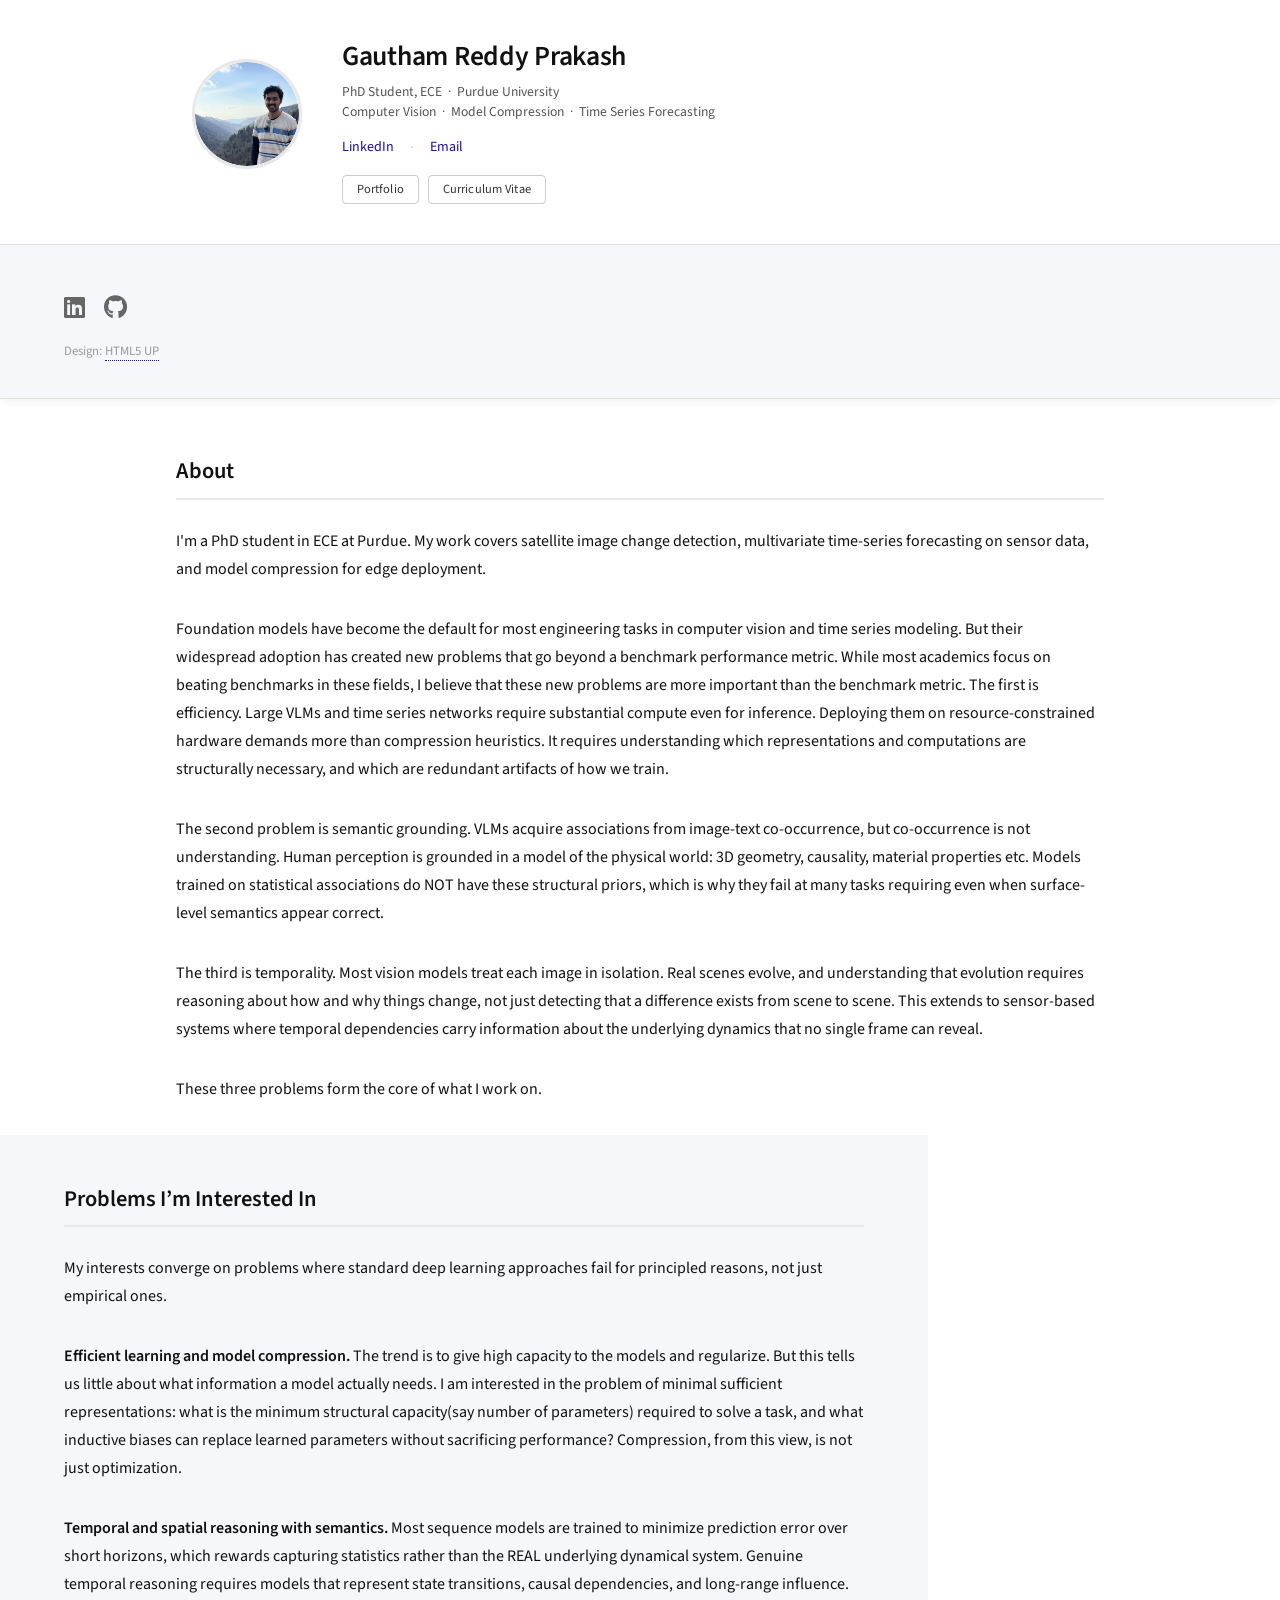
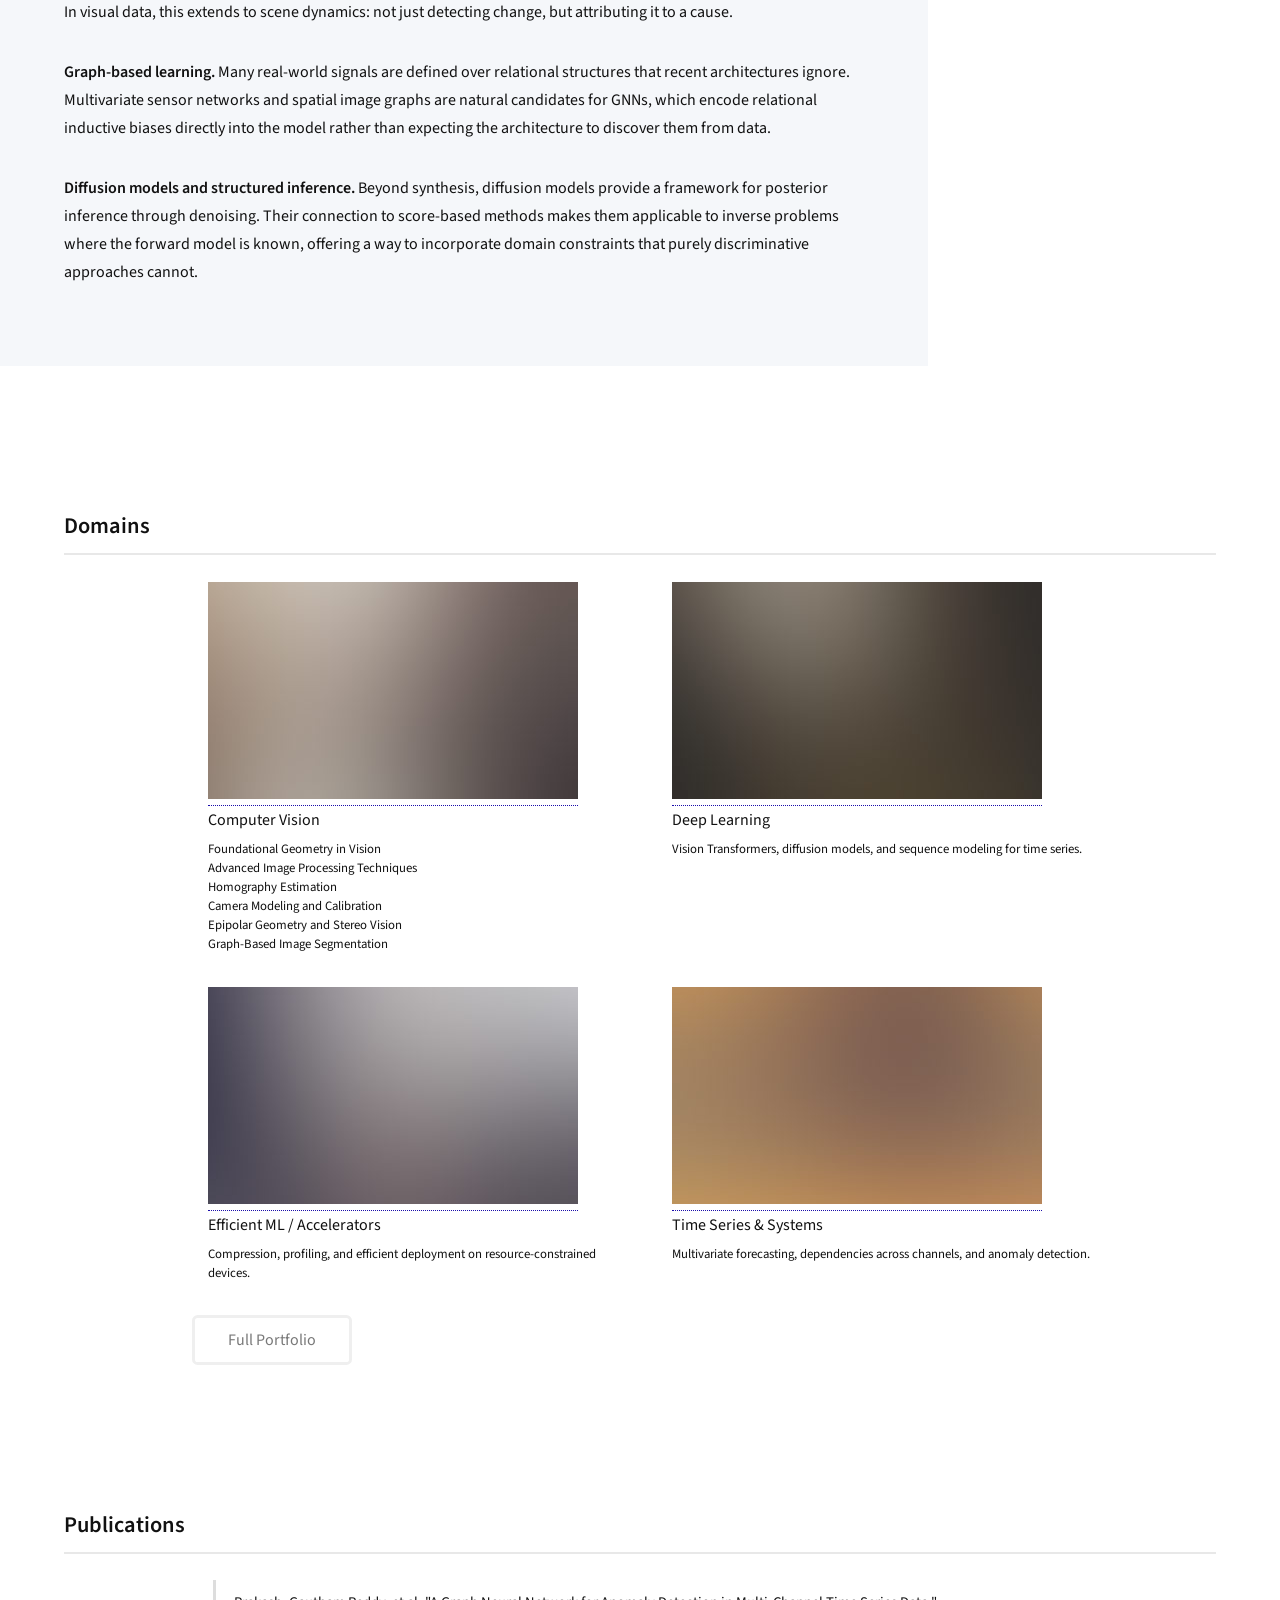
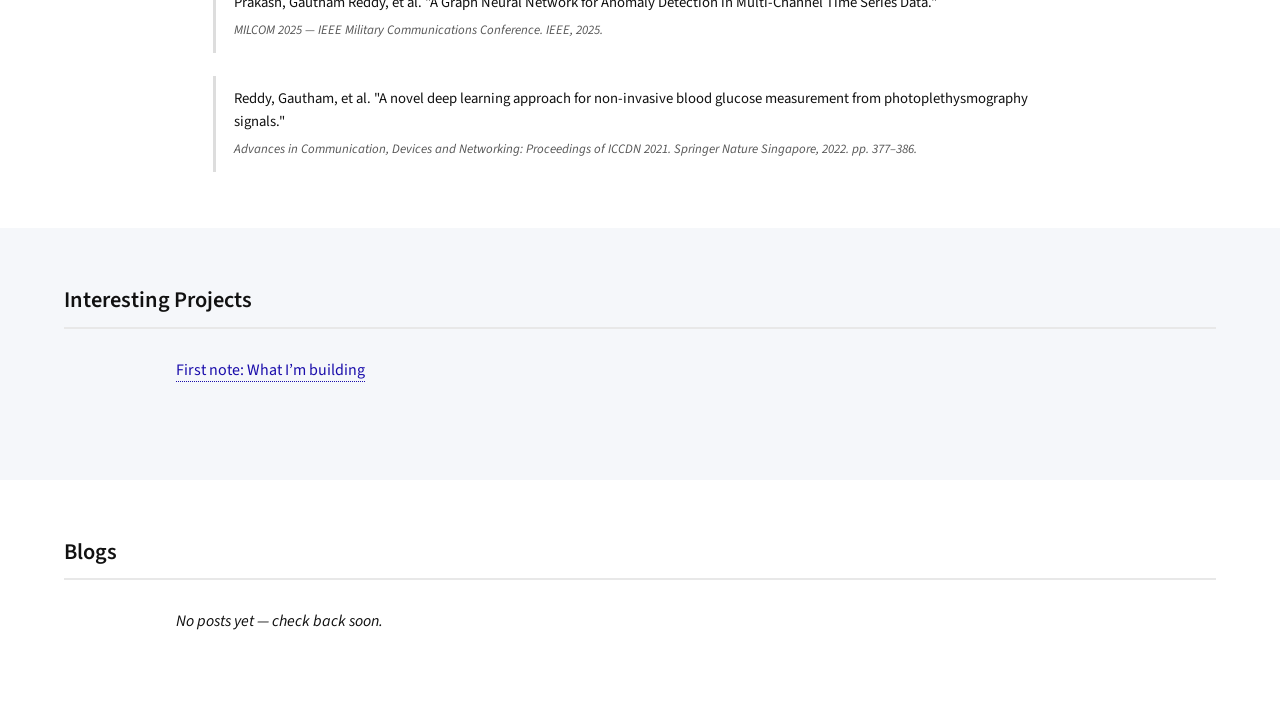
==== commit 35f5fa76: "Add files via upload" ====
--- a/index.html
+++ b/index.html
@@ -15,11 +15,6 @@
 
 	<body class="is-preload">
 
-		<!-- Cover Photo -->
-		<div id="cover">
-			<img src="images/cover.jpg" alt="Cover photo" />
-		</div>
-
 		<!-- Header -->
 		<header id="header">
 			<div class="inner">
@@ -30,7 +25,7 @@
 					<div class="header-links">
 						<a href="https://www.linkedin.com/in/gautham-reddy-prakash/" target="_blank" rel="noopener">LinkedIn</a>
 						<span class="sep">·</span>
-						<a href="mailto:prakashgauthamreddy@gmail.com">Email</a>
+						<a href="/cdn-cgi/l/email-protection#7b0b091a101a08131c1a0e0f131a16091e1f1f023b1c161a121755181416">Email</a>
 					</div>
 					<ul class="actions">
 						<li><a href="./portfolio.html" class="button small">Portfolio</a></li>
@@ -56,8 +51,8 @@
 
 				<p>
 					Foundation models have become the default for most engineering tasks in computer vision and time series modeling.
-					But their widespread adoption has created new problems that go beyond a benchmark performance metric. 
-					While most academics focus on beating benchmarks in these fields, I believe that these new problems are more important than the bencmark metric.
+					But their widespread adoption has created new problems that go beyond a benchmark performance metric.
+					While most academics focus on beating benchmarks in these fields, I believe that these new problems are more important than the benchmark metric.
 					The first is efficiency. Large VLMs and time series networks require substantial compute even for inference.
 					Deploying them on resource-constrained hardware demands more than compression heuristics.
 					It requires understanding which representations and computations are structurally necessary,
@@ -124,10 +119,6 @@
   </p>
 </section>
 
-
-				<ul class="actions">
-					<li><a href="./portfolio.html" class="button">View Portfolio</a></li>
-				</ul>
 			</section>
 
 			<!-- Two -->
@@ -169,15 +160,7 @@
 				</ul>
 			</section>
 
-			<!-- Three -->
-			<section id="three">
-				<h2>Notes</h2>
-				<ul class="alt">
-					<li><a href="./notes/first-note.html">First note: What I’m building</a></li>
-				</ul>
-			</section>
-
-			<!-- Four (optional) -->
+			<!-- Publications (now above Interesting Projects) -->
 			<section id="four">
 				<h2>Publications</h2>
 
@@ -191,6 +174,20 @@
 					<br/><span class="publication-venue">Advances in Communication, Devices and Networking: Proceedings of ICCDN 2021. Springer Nature Singapore, 2022. pp. 377&ndash;386.</span>
 				</div>
 
+			</section>
+
+			<!-- Interesting Projects (renamed from Notes) -->
+			<section id="three">
+				<h2>Interesting Projects</h2>
+				<ul class="alt">
+					<li><a href="./notes/first-note.html">First note: What I’m building</a></li>
+				</ul>
+			</section>
+
+			<!-- Blogs (new) -->
+			<section id="five">
+				<h2>Blogs</h2>
+				<p><em>No posts yet — check back soon.</em></p>
 			</section>
 
 		</div>
@@ -217,7 +214,7 @@
 		</footer>
 
 		<!-- Scripts -->
-		<script src="assets/js/jquery.min.js"></script>
+		<script data-cfasync="false" src="/cdn-cgi/scripts/5c5dd728/cloudflare-static/email-decode.min.js"></script><script src="assets/js/jquery.min.js"></script>
 		<script src="assets/js/jquery.poptrox.min.js"></script>
 		<script src="assets/js/browser.min.js"></script>
 		<script src="assets/js/breakpoints.min.js"></script>
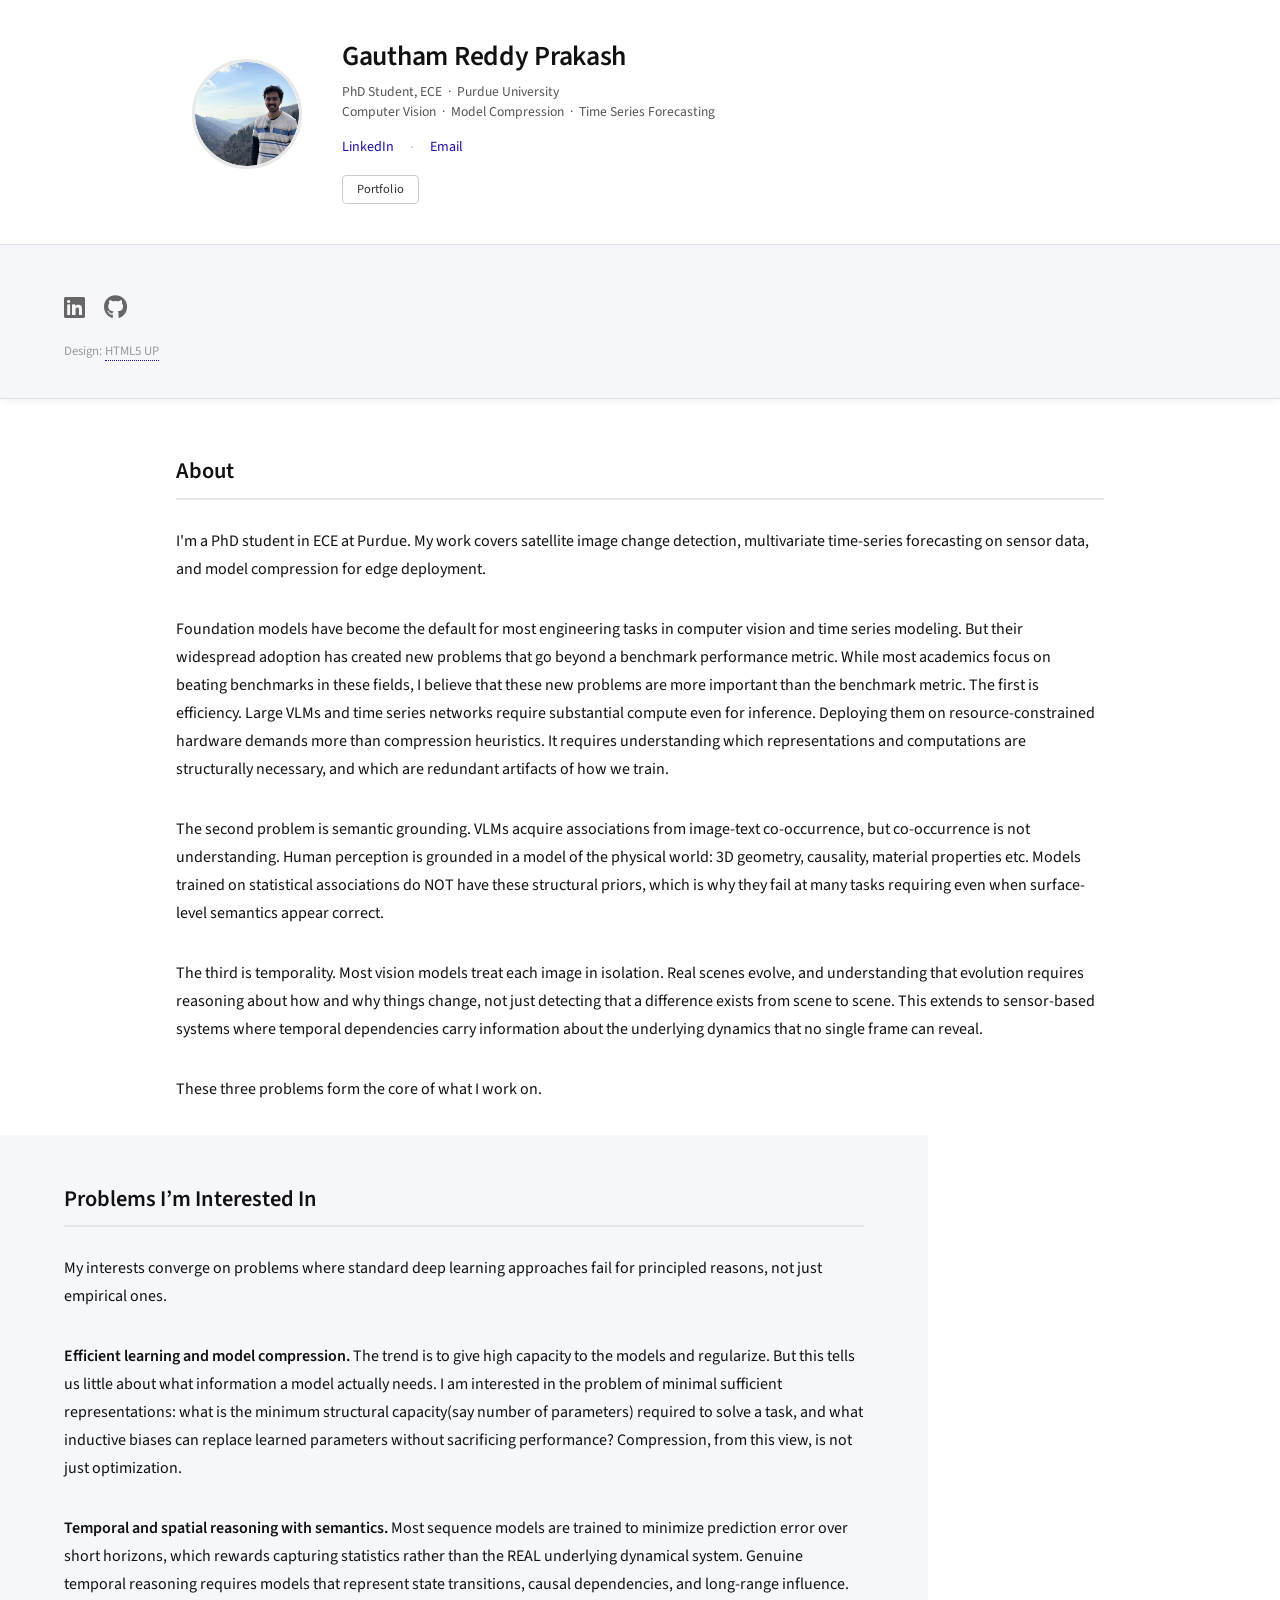
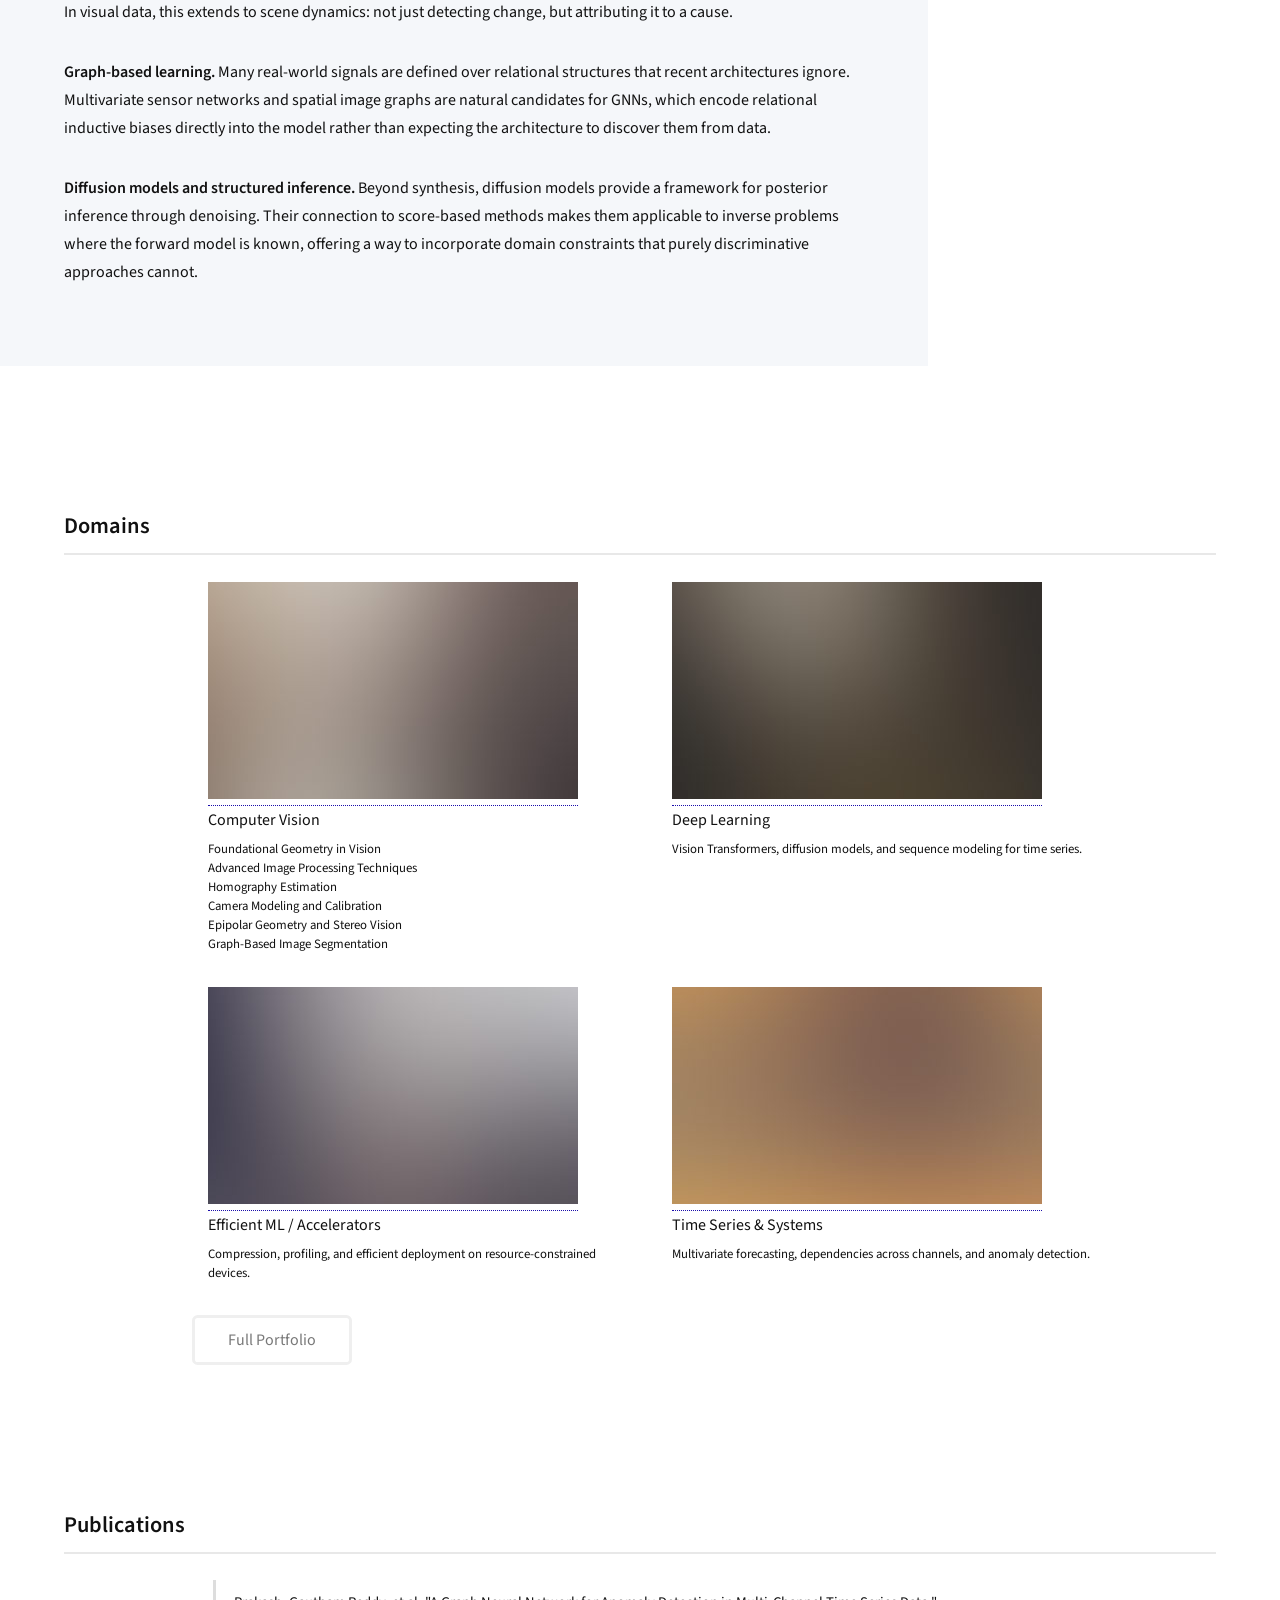
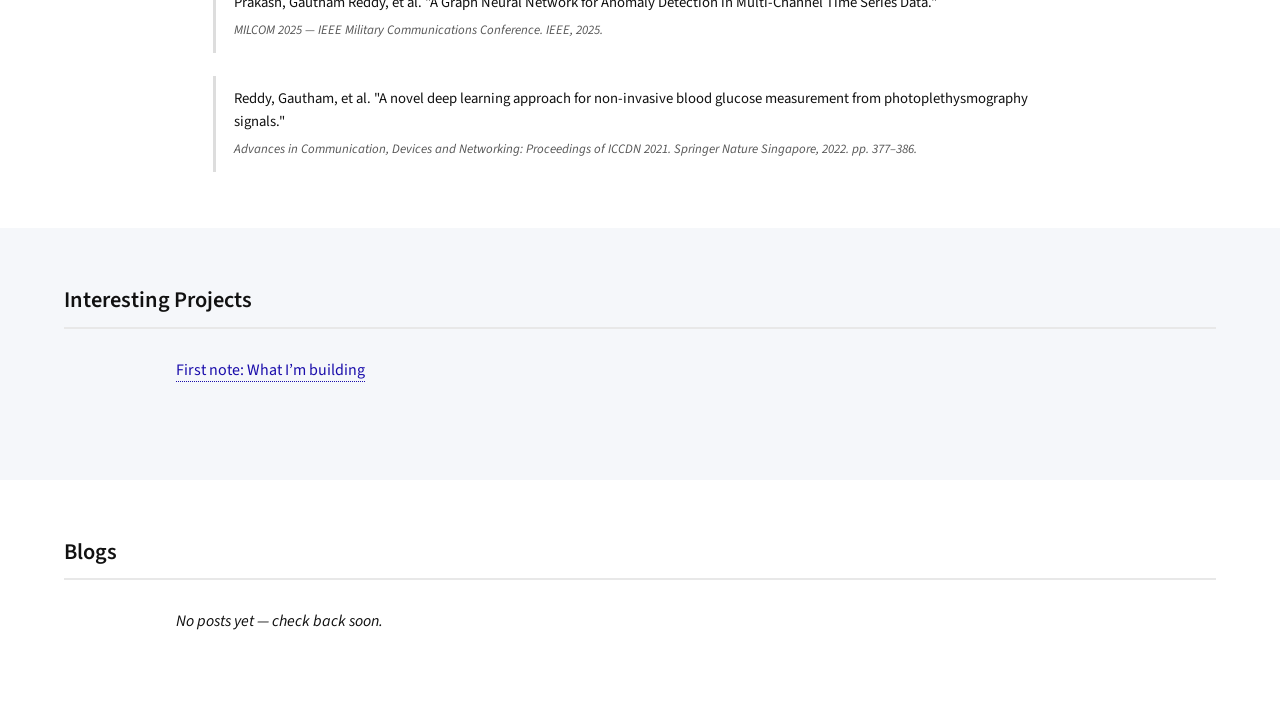
==== commit 880e1d9f: "Fix site navigation and contact links" ====
--- a/index.html
+++ b/index.html
@@ -25,11 +25,11 @@
 					<div class="header-links">
 						<a href="https://www.linkedin.com/in/gautham-reddy-prakash/" target="_blank" rel="noopener">LinkedIn</a>
 						<span class="sep">·</span>
-						<a href="/cdn-cgi/l/email-protection#7b0b091a101a08131c1a0e0f131a16091e1f1f023b1c161a121755181416">Email</a>
+						<a href="mailto:prakashgauthamreddy@gmail.com">Email</a>
 					</div>
 					<ul class="actions">
 						<li><a href="./portfolio.html" class="button small">Portfolio</a></li>
-						<li><a href="#" class="button small">Curriculum Vitae</a></li>
+						<!-- Add the Curriculum Vitae link when a verified destination is available. -->
 					</ul>
 				</div>
 			</div>
@@ -180,7 +180,7 @@
 			<section id="three">
 				<h2>Interesting Projects</h2>
 				<ul class="alt">
-					<li><a href="./notes/first-note.html">First note: What I’m building</a></li>
+					<li><a href="./first-note.html">First note: What I’m building</a></li>
 				</ul>
 			</section>
 
@@ -202,7 +202,7 @@
 						</a>
 					</li>
 					<li>
-						<a href="#" class="icon brands fa-github">
+						<a href="https://github.com/PGR-26" class="icon brands fa-github">
 							<span class="label">GitHub</span>
 						</a>
 					</li>
@@ -214,7 +214,7 @@
 		</footer>
 
 		<!-- Scripts -->
-		<script data-cfasync="false" src="/cdn-cgi/scripts/5c5dd728/cloudflare-static/email-decode.min.js"></script><script src="assets/js/jquery.min.js"></script>
+		<script src="assets/js/jquery.min.js"></script>
 		<script src="assets/js/jquery.poptrox.min.js"></script>
 		<script src="assets/js/browser.min.js"></script>
 		<script src="assets/js/breakpoints.min.js"></script>
